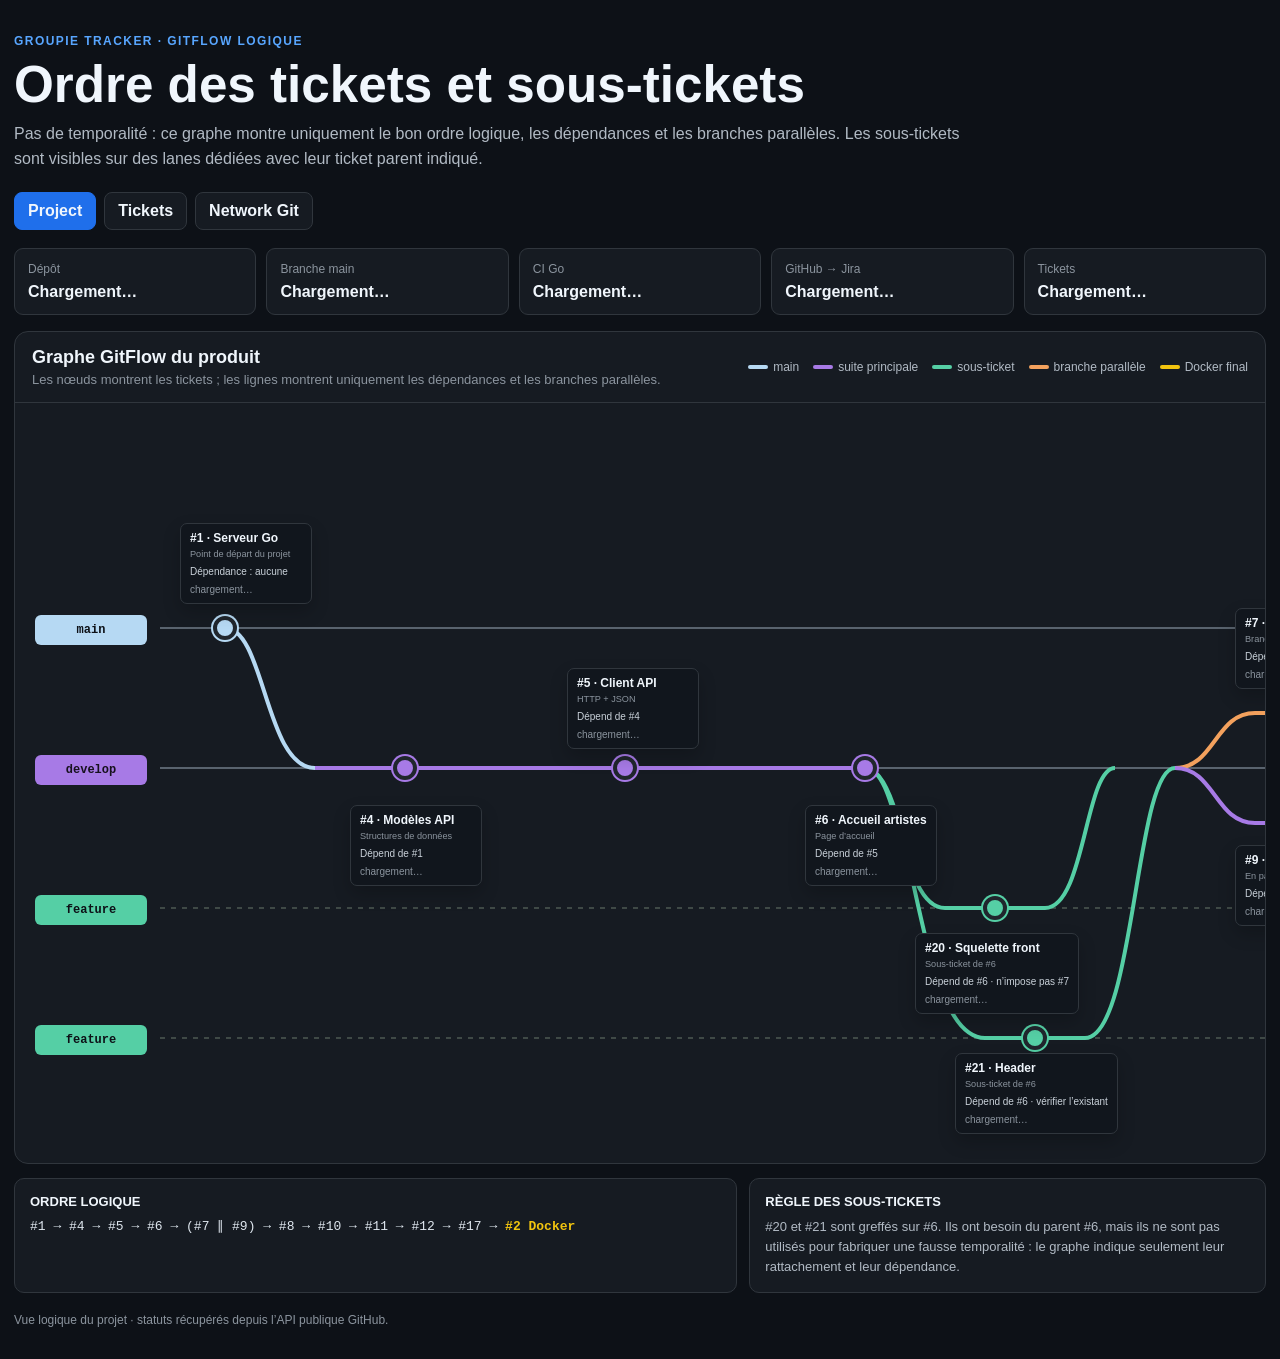
==== index.html @ 74cb653f "docs: adopter un graphe GitFlow par lanes" ====
<!doctype html>
<html lang="fr">
<head>
<meta charset="utf-8"><meta name="viewport" content="width=device-width,initial-scale=1"><meta name="color-scheme" content="dark">
<title>Plan GitFlow temps réel — Groupie Tracker</title>
<style>
:root{--bg:#0d1117;--panel:#161b22;--border:#30363d;--text:#f0f6fc;--muted:#8b949e;--main:#b6d9f3;--develop:#a77ae6;--feature:#55cfa5;--parallel:#f3a15d;--release:#45c7cc;--final:#f1c40f;--done:#3fb950;--progress:#58a6ff;--todo:#8b949e}
*{box-sizing:border-box}body{margin:0;background:var(--bg);color:var(--text);font-family:-apple-system,BlinkMacSystemFont,"Segoe UI",sans-serif}a{color:inherit}header,main,footer{width:min(100% - 28px,1700px);margin:auto}header{padding:34px 0 18px;display:flex;justify-content:space-between;gap:20px;align-items:end;flex-wrap:wrap}.eyebrow{color:var(--progress);font-weight:800;font-size:12px;letter-spacing:.12em;text-transform:uppercase}h1{margin:7px 0 8px;font-size:clamp(30px,4vw,52px)}.intro{margin:0;max-width:950px;color:#b1bac4;line-height:1.55}.actions{display:flex;gap:8px;flex-wrap:wrap}.btn{padding:9px 13px;border:1px solid var(--border);border-radius:8px;background:var(--panel);text-decoration:none;font-weight:700}.btn.primary{background:#1f6feb;border-color:#1f6feb}
.status-grid{display:grid;grid-template-columns:repeat(auto-fit,minmax(185px,1fr));gap:10px;margin-bottom:16px}.status{padding:13px;border:1px solid var(--border);border-radius:9px;background:var(--panel)}.status span{display:block;color:var(--muted);font-size:12px}.status strong{display:block;margin-top:7px}.ok strong{color:var(--done)}.warn strong{color:var(--final)}
.panel{border:1px solid var(--border);border-radius:14px;background:var(--panel);overflow:hidden}.panel-head{padding:15px 17px;border-bottom:1px solid var(--border);display:flex;justify-content:space-between;gap:14px;flex-wrap:wrap}.panel-head h2{margin:0;font-size:18px}.panel-head p{margin:4px 0 0;color:var(--muted);font-size:13px}.legend{display:flex;gap:14px;flex-wrap:wrap;color:#b1bac4;font-size:12px;align-items:center}.legend i{width:20px;height:4px;border-radius:3px;display:inline-block;margin-right:5px;vertical-align:middle}.scroll{overflow-x:auto}.stage{position:relative;width:2600px;height:760px;background:linear-gradient(#0000 0 100%)}svg{position:absolute;inset:0;width:2600px;height:760px}.lane-label{position:absolute;left:20px;width:112px;padding:8px 10px;border-radius:6px;color:#0d1117;font:800 12px ui-monospace,SFMono-Regular,Consolas,monospace;text-align:center;z-index:3}.main{top:212px;background:var(--main)}.develop{top:352px;background:var(--develop);color:#17111e}.feature1{top:492px;background:var(--feature)}.feature2{top:622px;background:var(--feature)}
.node{--c:var(--develop);position:absolute;z-index:4;width:24px;height:24px;border-radius:50%;background:var(--c);border:4px solid #20262d;box-shadow:0 0 0 2px var(--c);transform:translate(-50%,-50%);text-decoration:none}.node:hover{filter:brightness(1.18)}.node.mainc{--c:var(--main)}.node.devc{--c:var(--develop)}.node.featc{--c:var(--feature)}.node.parallelc{--c:var(--parallel)}.node.releasec{--c:var(--release)}.node.finalc{--c:var(--final)}
.tag{position:absolute;z-index:5;min-width:132px;max-width:180px;padding:7px 9px;border:1px solid var(--border);border-radius:7px;background:#11161d;box-shadow:0 8px 18px rgba(0,0,0,.2);font-size:11px;line-height:1.3}.tag strong{display:block;font-size:12px;margin-bottom:3px}.tag small{color:var(--muted);display:block}.dep{margin-top:4px;color:#c9d1d9!important;font-size:10px!important}.state{margin-top:5px;font-size:10px;color:var(--muted)}.state[data-state="done"]{color:var(--done)}.state[data-state="progress"]{color:var(--progress)}.state[data-state="todo"]{color:var(--todo)}
.helper{display:grid;grid-template-columns:1.4fr 1fr;gap:12px;margin-top:14px}.helper article{padding:15px;border:1px solid var(--border);border-radius:10px;background:var(--panel)}.helper h3{margin:0 0 8px;font-size:13px;text-transform:uppercase}.helper p{margin:0;color:#b1bac4;line-height:1.55;font-size:13px}.order{font-family:ui-monospace,SFMono-Regular,Consolas,monospace;color:#dfe7ef!important}.docker{color:var(--final);font-weight:900}footer{padding:20px 0 32px;color:var(--muted);font-size:12px}@media(max-width:850px){.helper{grid-template-columns:1fr}}
</style></head>
<body>
<header><div><div class="eyebrow">Groupie Tracker · GitFlow logique</div><h1>Ordre des tickets et sous-tickets</h1><p class="intro">Pas de temporalité : ce graphe montre uniquement le bon ordre logique, les dépendances et les branches parallèles. Les sous-tickets sont visibles sur des lanes dédiées avec leur ticket parent indiqué.</p></div><nav class="actions"><a class="btn primary" href="https://github.com/orgs/groupie-tracker-zone01/projects/1">Project</a><a class="btn" href="https://github.com/groupie-tracker-zone01/groupie-tracker/issues">Tickets</a><a class="btn" href="https://github.com/groupie-tracker-zone01/groupie-tracker/network">Network Git</a></nav></header>
<main>
<section class="status-grid"><article class="status" id="repo"><span>Dépôt</span><strong>Chargement…</strong></article><article class="status" id="mainstatus"><span>Branche main</span><strong>Chargement…</strong></article><article class="status" id="ci"><span>CI Go</span><strong>Chargement…</strong></article><article class="status" id="jira"><span>GitHub → Jira</span><strong>Chargement…</strong></article><article class="status" id="issues"><span>Tickets</span><strong>Chargement…</strong></article></section>
<section class="panel"><div class="panel-head"><div><h2>Graphe GitFlow du produit</h2><p>Les nœuds montrent les tickets ; les lignes montrent uniquement les dépendances et les branches parallèles.</p></div><div class="legend"><span><i style="background:var(--main)"></i>main</span><span><i style="background:var(--develop)"></i>suite principale</span><span><i style="background:var(--feature)"></i>sous-ticket</span><span><i style="background:var(--parallel)"></i>branche parallèle</span><span><i style="background:var(--final)"></i>Docker final</span></div></div>
<div class="scroll"><div class="stage">
<span class="lane-label main">main</span><span class="lane-label develop">develop</span><span class="lane-label feature1">feature</span><span class="lane-label feature2">feature</span>
<svg viewBox="0 0 2600 760" aria-hidden="true">
<!-- guides -->
<path d="M145 225 H2530" stroke="#59636e" stroke-width="2" fill="none"/>
<path d="M145 365 H2530" stroke="#59636e" stroke-width="2" fill="none"/>
<path d="M145 505 H2530" stroke="#4d5853" stroke-width="1.5" stroke-dasharray="5 6" fill="none"/>
<path d="M145 635 H2530" stroke="#4d5853" stroke-width="1.5" stroke-dasharray="5 6" fill="none"/>
<!-- #1 main vers develop -->
<path d="M210 225 C250 225 250 365 300 365" stroke="#b6d9f3" stroke-width="4" fill="none"/>
<!-- develop principal #4 #5 #6 -->
<path d="M300 365 H850" stroke="#a77ae6" stroke-width="4" fill="none"/>
<!-- sous-ticket #20 depuis #6, puis retour parent sans bloquer -->
<path d="M850 365 C885 365 885 505 930 505 H1030 C1070 505 1070 365 1100 365" stroke="#55cfa5" stroke-width="4" fill="none"/>
<!-- sous-ticket #21 depuis #6, lane basse -->
<path d="M850 365 C900 365 900 635 970 635 H1070 C1120 635 1120 365 1160 365" stroke="#55cfa5" stroke-width="4" fill="none"/>
<!-- #7 et #9 en parallèle après #6 -->
<path d="M1160 365 C1200 365 1200 310 1240 310 H1370 C1410 310 1410 365 1450 365" stroke="#f3a15d" stroke-width="4" fill="none"/>
<path d="M1160 365 C1200 365 1200 420 1240 420 H1370 C1410 420 1410 365 1450 365" stroke="#a77ae6" stroke-width="4" fill="none"/>
<!-- suite #8 #10 #11 #12 #17 #2 -->
<path d="M1450 365 H2440" stroke="#a77ae6" stroke-width="4" fill="none"/>
<!-- dernier merge vers main après Docker -->
<path d="M2440 365 C2490 365 2490 225 2530 225" stroke="#f1c40f" stroke-width="4" fill="none"/>
</svg>
<!-- nodes -->
<a class="node mainc" data-issue="1" style="left:210px;top:225px" href="https://github.com/groupie-tracker-zone01/groupie-tracker/issues/1"></a><div class="tag" style="left:165px;top:120px"><strong>#1 · Serveur Go</strong><small>Point de départ du projet</small><small class="dep">Dépendance : aucune</small><div class="state" data-issue-state="1">chargement…</div></div>
<a class="node devc" data-issue="4" style="left:390px;top:365px" href="https://github.com/groupie-tracker-zone01/groupie-tracker/issues/4"></a><div class="tag" style="left:335px;top:402px"><strong>#4 · Modèles API</strong><small>Structures de données</small><small class="dep">Dépend de #1</small><div class="state" data-issue-state="4">chargement…</div></div>
<a class="node devc" data-issue="5" style="left:610px;top:365px" href="https://github.com/groupie-tracker-zone01/groupie-tracker/issues/5"></a><div class="tag" style="left:552px;top:265px"><strong>#5 · Client API</strong><small>HTTP + JSON</small><small class="dep">Dépend de #4</small><div class="state" data-issue-state="5">chargement…</div></div>
<a class="node devc" data-issue="6" style="left:850px;top:365px" href="https://github.com/groupie-tracker-zone01/groupie-tracker/issues/6"></a><div class="tag" style="left:790px;top:402px"><strong>#6 · Accueil artistes</strong><small>Page d’accueil</small><small class="dep">Dépend de #5</small><div class="state" data-issue-state="6">chargement…</div></div>
<a class="node featc" data-issue="20" style="left:980px;top:505px" href="https://github.com/groupie-tracker-zone01/groupie-tracker/issues/20"></a><div class="tag" style="left:900px;top:530px"><strong>#20 · Squelette front</strong><small>Sous-ticket de #6</small><small class="dep">Dépend de #6 · n’impose pas #7</small><div class="state" data-issue-state="20">chargement…</div></div>
<a class="node featc" data-issue="21" style="left:1020px;top:635px" href="https://github.com/groupie-tracker-zone01/groupie-tracker/issues/21"></a><div class="tag" style="left:940px;top:650px"><strong>#21 · Header</strong><small>Sous-ticket de #6</small><small class="dep">Dépend de #6 · vérifier l’existant</small><div class="state" data-issue-state="21">chargement…</div></div>
<a class="node parallelc" data-issue="7" style="left:1300px;top:310px" href="https://github.com/groupie-tracker-zone01/groupie-tracker/issues/7"></a><div class="tag" style="left:1220px;top:205px"><strong>#7 · Fiche artiste</strong><small>Branche parallèle</small><small class="dep">Dépend de #6</small><div class="state" data-issue-state="7">chargement…</div></div>
<a class="node devc" data-issue="9" style="left:1300px;top:420px" href="https://github.com/groupie-tracker-zone01/groupie-tracker/issues/9"></a><div class="tag" style="left:1220px;top:442px"><strong>#9 · Recherche</strong><small>En parallèle avec #7</small><small class="dep">Dépend de #6</small><div class="state" data-issue-state="9">chargement…</div></div>
<a class="node releasec" data-issue="8" style="left:1515px;top:365px" href="https://github.com/groupie-tracker-zone01/groupie-tracker/issues/8"></a><div class="tag" style="left:1450px;top:265px"><strong>#8 · Concerts</strong><small>Dates, lieux, relations</small><small class="dep">Dépend de #5 + #7</small><div class="state" data-issue-state="8">chargement…</div></div>
<a class="node devc" data-issue="10" style="left:1700px;top:365px" href="https://github.com/groupie-tracker-zone01/groupie-tracker/issues/10"></a><div class="tag" style="left:1630px;top:402px"><strong>#10 · Erreurs</strong><small>404 / 500 / API</small><small class="dep">Après routes principales</small><div class="state" data-issue-state="10">chargement…</div></div>
<a class="node devc" data-issue="11" style="left:1880px;top:365px" href="https://github.com/groupie-tracker-zone01/groupie-tracker/issues/11"></a><div class="tag" style="left:1810px;top:265px"><strong>#11 · Tests</strong><small>Robustesse</small><small class="dep">Dépend des fonctions stabilisées</small><div class="state" data-issue-state="11">chargement…</div></div>
<a class="node devc" data-issue="12" style="left:2060px;top:365px" href="https://github.com/groupie-tracker-zone01/groupie-tracker/issues/12"></a><div class="tag" style="left:1990px;top:402px"><strong>#12 · Recette finale</strong><small>Validation complète</small><small class="dep">Dépend de toutes les fonctions + tests</small><div class="state" data-issue-state="12">chargement…</div></div>
<a class="node releasec" data-issue="17" style="left:2240px;top:365px" href="https://github.com/groupie-tracker-zone01/groupie-tracker/issues/17"></a><div class="tag" style="left:2170px;top:265px"><strong>#17 · Documentation</strong><small>README final</small><small class="dep">Après recette validée</small><div class="state" data-issue-state="17">chargement…</div></div>
<a class="node finalc" data-issue="2" style="left:2440px;top:365px" href="https://github.com/groupie-tracker-zone01/groupie-tracker/issues/2"></a><div class="tag" style="left:2350px;top:402px;border-color:#8b7615"><strong style="color:var(--final)">#2 · Docker</strong><small>Dernier ticket technique</small><small class="dep">Dépend de #12 + #17 + tests passés</small><div class="state" data-issue-state="2">chargement…</div></div>
</div></div></section>
<section class="helper"><article><h3>Ordre logique</h3><p class="order">#1 → #4 → #5 → #6 → (#7 ∥ #9) → #8 → #10 → #11 → #12 → #17 → <span class="docker">#2 Docker</span></p></article><article><h3>Règle des sous-tickets</h3><p>#20 et #21 sont greffés sur #6. Ils ont besoin du parent #6, mais ils ne sont pas utilisés pour fabriquer une fausse temporalité : le graphe indique seulement leur rattachement et leur dépendance.</p></article></section>
</main><footer>Vue logique du projet · statuts récupérés depuis l’API publique GitHub.</footer>
<script>
const api='https://api.github.com/repos/groupie-tracker-zone01/groupie-tracker';
async function get(p){const r=await fetch(api+p,{headers:{Accept:'application/vnd.github+json'}});if(!r.ok)throw new Error(r.status);return r.json()}
function set(id,text,cls=''){const e=document.getElementById(id);e.className='status '+cls;e.querySelector('strong').textContent=text}
function issueState(i){const s=document.querySelector(`[data-issue-state="${i.number}"]`);if(!s)return;const assigned=(i.assignees||[]).length>0;if(i.state==='closed'){s.textContent='● Terminé';s.dataset.state='done'}else if(assigned){s.textContent='● En cours · '+i.assignees.map(a=>a.login).join(', ');s.dataset.state='progress'}else{s.textContent='● À faire';s.dataset.state='todo'}}
Promise.allSettled([
get('').then(r=>set('repo',r.private?'Privé':'Public','ok')),
get('/branches/main').then(r=>set('mainstatus',r.protected?'Protégée':'Active',r.protected?'ok':'')),
get('/actions/workflows/ci.yml/runs?branch=main&per_page=1').then(r=>{const x=r.workflow_runs?.[0];set('ci',x?.conclusion==='success'?'PASS':x?.status||'Aucune',x?.conclusion==='success'?'ok':'warn')}),
get('/actions/workflows/sync-jira.yml/runs?branch=main&per_page=1').then(r=>{const x=r.workflow_runs?.[0];set('jira',x?.conclusion==='success'?'OK':x?.status||'Aucune',x?.conclusion==='success'?'ok':'warn')}),
get('/issues?state=all&per_page=100').then(items=>{const iss=items.filter(x=>!x.pull_request);iss.forEach(issueState);set('issues',`${iss.filter(x=>x.state==='open').length} ouverts · ${iss.filter(x=>x.state==='closed').length} fermés`,'ok')})
]);
</script></body></html>
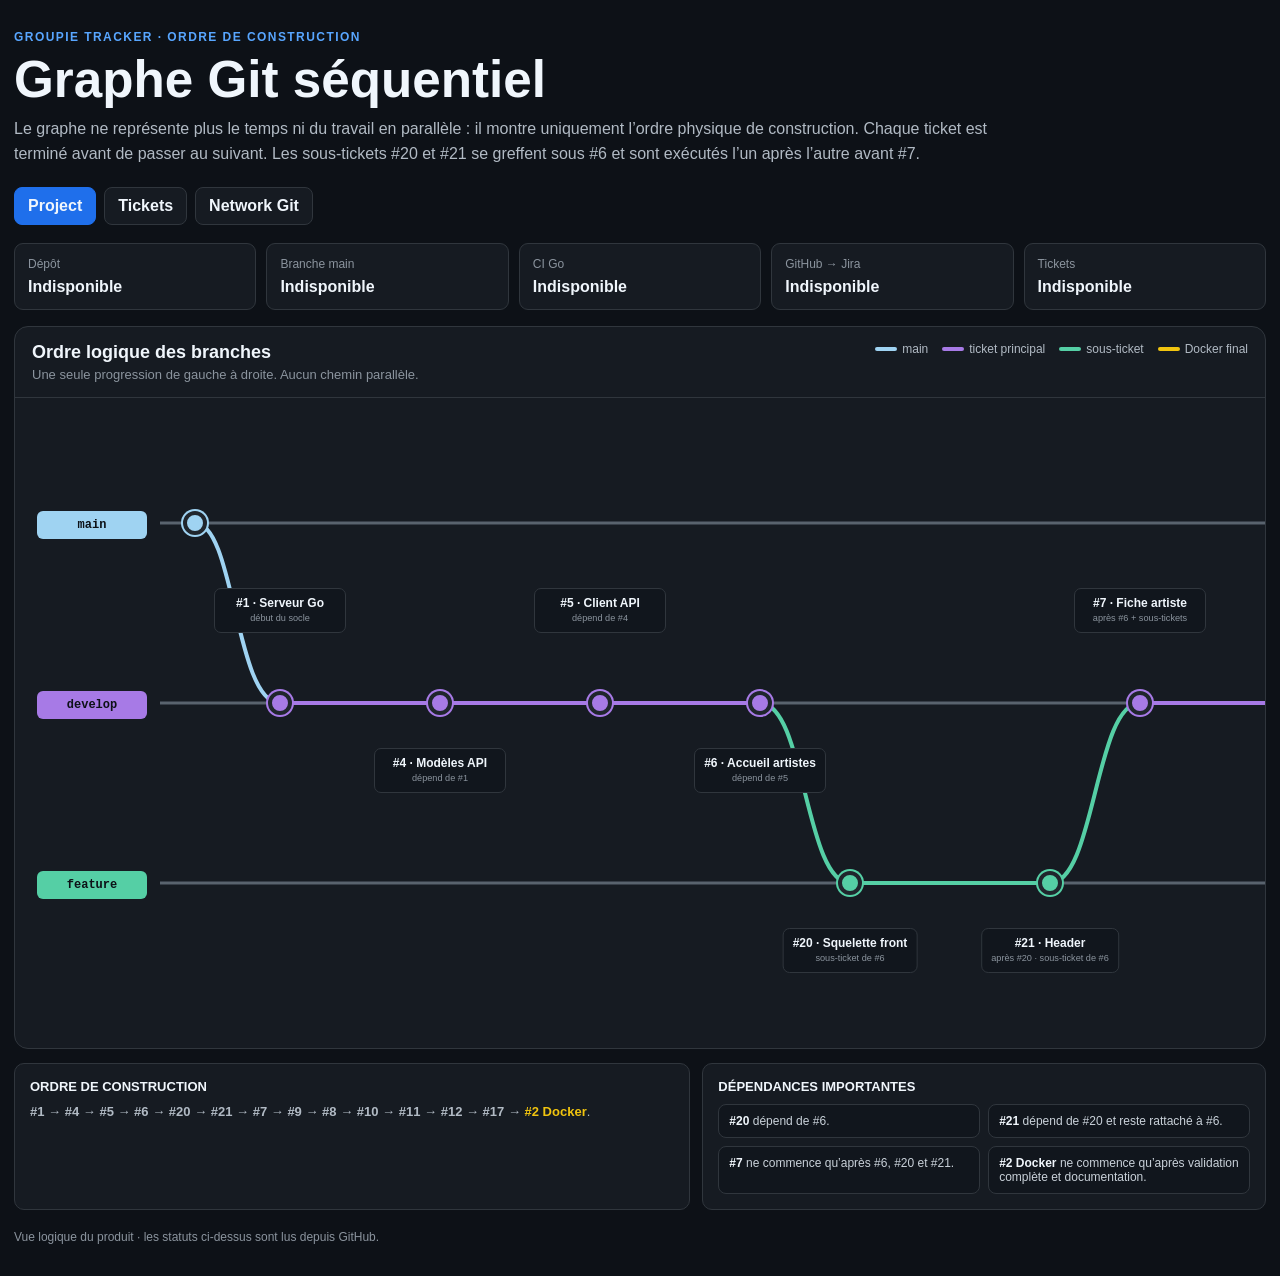
==== commit c2cba6fe: "docs: rendre le graphe séquentiel et lisible" ====
--- a/index.html
+++ b/index.html
@@ -2,73 +2,77 @@
 <html lang="fr">
 <head>
 <meta charset="utf-8"><meta name="viewport" content="width=device-width,initial-scale=1"><meta name="color-scheme" content="dark">
-<title>Plan GitFlow temps réel — Groupie Tracker</title>
+<title>Plan Git logique — Groupie Tracker</title>
 <style>
-:root{--bg:#0d1117;--panel:#161b22;--border:#30363d;--text:#f0f6fc;--muted:#8b949e;--main:#b6d9f3;--develop:#a77ae6;--feature:#55cfa5;--parallel:#f3a15d;--release:#45c7cc;--final:#f1c40f;--done:#3fb950;--progress:#58a6ff;--todo:#8b949e}
-*{box-sizing:border-box}body{margin:0;background:var(--bg);color:var(--text);font-family:-apple-system,BlinkMacSystemFont,"Segoe UI",sans-serif}a{color:inherit}header,main,footer{width:min(100% - 28px,1700px);margin:auto}header{padding:34px 0 18px;display:flex;justify-content:space-between;gap:20px;align-items:end;flex-wrap:wrap}.eyebrow{color:var(--progress);font-weight:800;font-size:12px;letter-spacing:.12em;text-transform:uppercase}h1{margin:7px 0 8px;font-size:clamp(30px,4vw,52px)}.intro{margin:0;max-width:950px;color:#b1bac4;line-height:1.55}.actions{display:flex;gap:8px;flex-wrap:wrap}.btn{padding:9px 13px;border:1px solid var(--border);border-radius:8px;background:var(--panel);text-decoration:none;font-weight:700}.btn.primary{background:#1f6feb;border-color:#1f6feb}
-.status-grid{display:grid;grid-template-columns:repeat(auto-fit,minmax(185px,1fr));gap:10px;margin-bottom:16px}.status{padding:13px;border:1px solid var(--border);border-radius:9px;background:var(--panel)}.status span{display:block;color:var(--muted);font-size:12px}.status strong{display:block;margin-top:7px}.ok strong{color:var(--done)}.warn strong{color:var(--final)}
-.panel{border:1px solid var(--border);border-radius:14px;background:var(--panel);overflow:hidden}.panel-head{padding:15px 17px;border-bottom:1px solid var(--border);display:flex;justify-content:space-between;gap:14px;flex-wrap:wrap}.panel-head h2{margin:0;font-size:18px}.panel-head p{margin:4px 0 0;color:var(--muted);font-size:13px}.legend{display:flex;gap:14px;flex-wrap:wrap;color:#b1bac4;font-size:12px;align-items:center}.legend i{width:20px;height:4px;border-radius:3px;display:inline-block;margin-right:5px;vertical-align:middle}.scroll{overflow-x:auto}.stage{position:relative;width:2600px;height:760px;background:linear-gradient(#0000 0 100%)}svg{position:absolute;inset:0;width:2600px;height:760px}.lane-label{position:absolute;left:20px;width:112px;padding:8px 10px;border-radius:6px;color:#0d1117;font:800 12px ui-monospace,SFMono-Regular,Consolas,monospace;text-align:center;z-index:3}.main{top:212px;background:var(--main)}.develop{top:352px;background:var(--develop);color:#17111e}.feature1{top:492px;background:var(--feature)}.feature2{top:622px;background:var(--feature)}
-.node{--c:var(--develop);position:absolute;z-index:4;width:24px;height:24px;border-radius:50%;background:var(--c);border:4px solid #20262d;box-shadow:0 0 0 2px var(--c);transform:translate(-50%,-50%);text-decoration:none}.node:hover{filter:brightness(1.18)}.node.mainc{--c:var(--main)}.node.devc{--c:var(--develop)}.node.featc{--c:var(--feature)}.node.parallelc{--c:var(--parallel)}.node.releasec{--c:var(--release)}.node.finalc{--c:var(--final)}
-.tag{position:absolute;z-index:5;min-width:132px;max-width:180px;padding:7px 9px;border:1px solid var(--border);border-radius:7px;background:#11161d;box-shadow:0 8px 18px rgba(0,0,0,.2);font-size:11px;line-height:1.3}.tag strong{display:block;font-size:12px;margin-bottom:3px}.tag small{color:var(--muted);display:block}.dep{margin-top:4px;color:#c9d1d9!important;font-size:10px!important}.state{margin-top:5px;font-size:10px;color:var(--muted)}.state[data-state="done"]{color:var(--done)}.state[data-state="progress"]{color:var(--progress)}.state[data-state="todo"]{color:var(--todo)}
-.helper{display:grid;grid-template-columns:1.4fr 1fr;gap:12px;margin-top:14px}.helper article{padding:15px;border:1px solid var(--border);border-radius:10px;background:var(--panel)}.helper h3{margin:0 0 8px;font-size:13px;text-transform:uppercase}.helper p{margin:0;color:#b1bac4;line-height:1.55;font-size:13px}.order{font-family:ui-monospace,SFMono-Regular,Consolas,monospace;color:#dfe7ef!important}.docker{color:var(--final);font-weight:900}footer{padding:20px 0 32px;color:var(--muted);font-size:12px}@media(max-width:850px){.helper{grid-template-columns:1fr}}
+:root{--bg:#0d1117;--panel:#161b22;--border:#30363d;--text:#f0f6fc;--muted:#8b949e;--main:#9fd3f2;--develop:#a77ae6;--feature:#55cfa5;--final:#f1c40f;--done:#3fb950;--progress:#58a6ff;--todo:#8b949e;--line:#59636e}
+*{box-sizing:border-box}body{margin:0;background:var(--bg);color:var(--text);font-family:-apple-system,BlinkMacSystemFont,"Segoe UI",sans-serif}a{color:inherit}header,main,footer{width:min(100% - 28px,1760px);margin:auto}header{padding:30px 0 18px;display:flex;justify-content:space-between;align-items:end;gap:20px;flex-wrap:wrap}h1{margin:6px 0 8px;font-size:clamp(30px,4vw,52px)}.eyebrow{color:var(--progress);font-weight:800;font-size:12px;letter-spacing:.12em;text-transform:uppercase}.intro{margin:0;max-width:980px;color:#b1bac4;line-height:1.55}.actions{display:flex;gap:8px;flex-wrap:wrap}.btn{padding:9px 13px;border:1px solid var(--border);border-radius:8px;background:var(--panel);text-decoration:none;font-weight:700}.btn.primary{background:#1f6feb;border-color:#1f6feb}.status-grid{display:grid;grid-template-columns:repeat(auto-fit,minmax(180px,1fr));gap:10px;margin-bottom:16px}.status{padding:13px;border:1px solid var(--border);border-radius:9px;background:var(--panel)}.status span{display:block;color:var(--muted);font-size:12px}.status strong{display:block;margin-top:7px}.panel{border:1px solid var(--border);border-radius:14px;background:var(--panel);overflow:hidden}.panel-head{padding:15px 17px;border-bottom:1px solid var(--border);display:flex;justify-content:space-between;gap:14px;flex-wrap:wrap}.panel-head h2{margin:0;font-size:18px}.panel-head p{margin:4px 0 0;color:var(--muted);font-size:13px}.legend{display:flex;gap:14px;flex-wrap:wrap;color:#b1bac4;font-size:12px}.legend i{display:inline-block;width:22px;height:4px;border-radius:4px;margin-right:5px;vertical-align:middle}.scroll{overflow-x:auto}.stage{position:relative;width:3200px;height:650px}svg{position:absolute;inset:0;width:3200px;height:650px}.lane{position:absolute;left:22px;width:110px;padding:7px 9px;border-radius:6px;color:#0d1117;font:800 12px ui-monospace,SFMono-Regular,Consolas,monospace;text-align:center;z-index:4}.l-main{top:113px;background:var(--main)}.l-develop{top:293px;background:var(--develop)}.l-feature{top:473px;background:var(--feature)}.node{--c:var(--develop);position:absolute;width:24px;height:24px;border-radius:50%;background:var(--c);border:4px solid #20262d;box-shadow:0 0 0 2px var(--c);transform:translate(-50%,-50%);z-index:5;text-decoration:none}.node.mainc{--c:var(--main)}.node.devc{--c:var(--develop)}.node.featc{--c:var(--feature)}.node.finalc{--c:var(--final)}.label{position:absolute;z-index:6;transform:translateX(-50%);min-width:132px;max-width:156px;padding:7px 9px;border:1px solid var(--border);border-radius:7px;background:#11161d;text-align:center;font-size:11px;line-height:1.3;pointer-events:none}.label strong{display:block;font-size:12px;margin-bottom:2px}.label small{display:block;color:var(--muted)}.above{top:190px}.below{top:350px}.subbelow{top:530px}.final-label{border-color:#8b7411}.details{display:grid;grid-template-columns:1.2fr 1fr;gap:12px;margin-top:14px}.details article{padding:15px;border:1px solid var(--border);border-radius:10px;background:var(--panel)}.details h3{margin:0 0 8px;font-size:13px;text-transform:uppercase}.details p{margin:0;color:#b1bac4;line-height:1.6;font-size:13px}.deps{display:grid;grid-template-columns:repeat(auto-fit,minmax(230px,1fr));gap:8px;margin-top:10px}.dep{padding:9px 10px;border:1px solid var(--border);border-radius:8px;background:#11161d;font-size:12px;color:#c9d1d9}.dep b{color:var(--text)}.docker{color:var(--final);font-weight:900}footer{padding:20px 0 32px;color:var(--muted);font-size:12px}@media(max-width:850px){.details{grid-template-columns:1fr}}
 </style></head>
 <body>
-<header><div><div class="eyebrow">Groupie Tracker · GitFlow logique</div><h1>Ordre des tickets et sous-tickets</h1><p class="intro">Pas de temporalité : ce graphe montre uniquement le bon ordre logique, les dépendances et les branches parallèles. Les sous-tickets sont visibles sur des lanes dédiées avec leur ticket parent indiqué.</p></div><nav class="actions"><a class="btn primary" href="https://github.com/orgs/groupie-tracker-zone01/projects/1">Project</a><a class="btn" href="https://github.com/groupie-tracker-zone01/groupie-tracker/issues">Tickets</a><a class="btn" href="https://github.com/groupie-tracker-zone01/groupie-tracker/network">Network Git</a></nav></header>
+<header><div><div class="eyebrow">Groupie Tracker · ordre de construction</div><h1>Graphe Git séquentiel</h1><p class="intro">Le graphe ne représente plus le temps ni du travail en parallèle : il montre uniquement l’ordre physique de construction. Chaque ticket est terminé avant de passer au suivant. Les sous-tickets #20 et #21 se greffent sous #6 et sont exécutés l’un après l’autre avant #7.</p></div><nav class="actions"><a class="btn primary" href="https://github.com/orgs/groupie-tracker-zone01/projects/1">Project</a><a class="btn" href="https://github.com/groupie-tracker-zone01/groupie-tracker/issues">Tickets</a><a class="btn" href="https://github.com/groupie-tracker-zone01/groupie-tracker/network">Network Git</a></nav></header>
 <main>
 <section class="status-grid"><article class="status" id="repo"><span>Dépôt</span><strong>Chargement…</strong></article><article class="status" id="mainstatus"><span>Branche main</span><strong>Chargement…</strong></article><article class="status" id="ci"><span>CI Go</span><strong>Chargement…</strong></article><article class="status" id="jira"><span>GitHub → Jira</span><strong>Chargement…</strong></article><article class="status" id="issues"><span>Tickets</span><strong>Chargement…</strong></article></section>
-<section class="panel"><div class="panel-head"><div><h2>Graphe GitFlow du produit</h2><p>Les nœuds montrent les tickets ; les lignes montrent uniquement les dépendances et les branches parallèles.</p></div><div class="legend"><span><i style="background:var(--main)"></i>main</span><span><i style="background:var(--develop)"></i>suite principale</span><span><i style="background:var(--feature)"></i>sous-ticket</span><span><i style="background:var(--parallel)"></i>branche parallèle</span><span><i style="background:var(--final)"></i>Docker final</span></div></div>
+<section class="panel"><div class="panel-head"><div><h2>Ordre logique des branches</h2><p>Une seule progression de gauche à droite. Aucun chemin parallèle.</p></div><div class="legend"><span><i style="background:var(--main)"></i>main</span><span><i style="background:var(--develop)"></i>ticket principal</span><span><i style="background:var(--feature)"></i>sous-ticket</span><span><i style="background:var(--final)"></i>Docker final</span></div></div>
 <div class="scroll"><div class="stage">
-<span class="lane-label main">main</span><span class="lane-label develop">develop</span><span class="lane-label feature1">feature</span><span class="lane-label feature2">feature</span>
-<svg viewBox="0 0 2600 760" aria-hidden="true">
-<!-- guides -->
-<path d="M145 225 H2530" stroke="#59636e" stroke-width="2" fill="none"/>
-<path d="M145 365 H2530" stroke="#59636e" stroke-width="2" fill="none"/>
-<path d="M145 505 H2530" stroke="#4d5853" stroke-width="1.5" stroke-dasharray="5 6" fill="none"/>
-<path d="M145 635 H2530" stroke="#4d5853" stroke-width="1.5" stroke-dasharray="5 6" fill="none"/>
-<!-- #1 main vers develop -->
-<path d="M210 225 C250 225 250 365 300 365" stroke="#b6d9f3" stroke-width="4" fill="none"/>
-<!-- develop principal #4 #5 #6 -->
-<path d="M300 365 H850" stroke="#a77ae6" stroke-width="4" fill="none"/>
-<!-- sous-ticket #20 depuis #6, puis retour parent sans bloquer -->
-<path d="M850 365 C885 365 885 505 930 505 H1030 C1070 505 1070 365 1100 365" stroke="#55cfa5" stroke-width="4" fill="none"/>
-<!-- sous-ticket #21 depuis #6, lane basse -->
-<path d="M850 365 C900 365 900 635 970 635 H1070 C1120 635 1120 365 1160 365" stroke="#55cfa5" stroke-width="4" fill="none"/>
-<!-- #7 et #9 en parallèle après #6 -->
-<path d="M1160 365 C1200 365 1200 310 1240 310 H1370 C1410 310 1410 365 1450 365" stroke="#f3a15d" stroke-width="4" fill="none"/>
-<path d="M1160 365 C1200 365 1200 420 1240 420 H1370 C1410 420 1410 365 1450 365" stroke="#a77ae6" stroke-width="4" fill="none"/>
-<!-- suite #8 #10 #11 #12 #17 #2 -->
-<path d="M1450 365 H2440" stroke="#a77ae6" stroke-width="4" fill="none"/>
-<!-- dernier merge vers main après Docker -->
-<path d="M2440 365 C2490 365 2490 225 2530 225" stroke="#f1c40f" stroke-width="4" fill="none"/>
+<span class="lane l-main">main</span><span class="lane l-develop">develop</span><span class="lane l-feature">feature</span>
+<svg viewBox="0 0 3200 650" aria-hidden="true">
+<path d="M145 125 H3140" stroke="var(--line)" stroke-width="3" fill="none"/>
+<path d="M145 305 H3140" stroke="var(--line)" stroke-width="3" fill="none"/>
+<path d="M145 485 H3140" stroke="var(--line)" stroke-width="3" fill="none"/>
+<!-- main -> develop -->
+<path d="M180 125 C220 125 220 305 265 305" stroke="var(--main)" stroke-width="4" fill="none"/>
+<!-- chaîne principale -->
+<path d="M265 305 H745" stroke="var(--develop)" stroke-width="4" fill="none"/>
+<!-- #6 descend vers sous tickets -->
+<path d="M745 305 C790 305 790 485 835 485 H1035" stroke="var(--feature)" stroke-width="4" fill="none"/>
+<!-- retour des sous tickets vers develop -->
+<path d="M1035 485 C1080 485 1080 305 1125 305" stroke="var(--feature)" stroke-width="4" fill="none"/>
+<!-- reprise séquentielle -->
+<path d="M1125 305 H2835" stroke="var(--develop)" stroke-width="4" fill="none"/>
+<!-- docker remonte vers main -->
+<path d="M2835 305 C2890 305 2890 125 2945 125 H3110" stroke="var(--final)" stroke-width="4" fill="none"/>
 </svg>
 <!-- nodes -->
-<a class="node mainc" data-issue="1" style="left:210px;top:225px" href="https://github.com/groupie-tracker-zone01/groupie-tracker/issues/1"></a><div class="tag" style="left:165px;top:120px"><strong>#1 · Serveur Go</strong><small>Point de départ du projet</small><small class="dep">Dépendance : aucune</small><div class="state" data-issue-state="1">chargement…</div></div>
-<a class="node devc" data-issue="4" style="left:390px;top:365px" href="https://github.com/groupie-tracker-zone01/groupie-tracker/issues/4"></a><div class="tag" style="left:335px;top:402px"><strong>#4 · Modèles API</strong><small>Structures de données</small><small class="dep">Dépend de #1</small><div class="state" data-issue-state="4">chargement…</div></div>
-<a class="node devc" data-issue="5" style="left:610px;top:365px" href="https://github.com/groupie-tracker-zone01/groupie-tracker/issues/5"></a><div class="tag" style="left:552px;top:265px"><strong>#5 · Client API</strong><small>HTTP + JSON</small><small class="dep">Dépend de #4</small><div class="state" data-issue-state="5">chargement…</div></div>
-<a class="node devc" data-issue="6" style="left:850px;top:365px" href="https://github.com/groupie-tracker-zone01/groupie-tracker/issues/6"></a><div class="tag" style="left:790px;top:402px"><strong>#6 · Accueil artistes</strong><small>Page d’accueil</small><small class="dep">Dépend de #5</small><div class="state" data-issue-state="6">chargement…</div></div>
-<a class="node featc" data-issue="20" style="left:980px;top:505px" href="https://github.com/groupie-tracker-zone01/groupie-tracker/issues/20"></a><div class="tag" style="left:900px;top:530px"><strong>#20 · Squelette front</strong><small>Sous-ticket de #6</small><small class="dep">Dépend de #6 · n’impose pas #7</small><div class="state" data-issue-state="20">chargement…</div></div>
-<a class="node featc" data-issue="21" style="left:1020px;top:635px" href="https://github.com/groupie-tracker-zone01/groupie-tracker/issues/21"></a><div class="tag" style="left:940px;top:650px"><strong>#21 · Header</strong><small>Sous-ticket de #6</small><small class="dep">Dépend de #6 · vérifier l’existant</small><div class="state" data-issue-state="21">chargement…</div></div>
-<a class="node parallelc" data-issue="7" style="left:1300px;top:310px" href="https://github.com/groupie-tracker-zone01/groupie-tracker/issues/7"></a><div class="tag" style="left:1220px;top:205px"><strong>#7 · Fiche artiste</strong><small>Branche parallèle</small><small class="dep">Dépend de #6</small><div class="state" data-issue-state="7">chargement…</div></div>
-<a class="node devc" data-issue="9" style="left:1300px;top:420px" href="https://github.com/groupie-tracker-zone01/groupie-tracker/issues/9"></a><div class="tag" style="left:1220px;top:442px"><strong>#9 · Recherche</strong><small>En parallèle avec #7</small><small class="dep">Dépend de #6</small><div class="state" data-issue-state="9">chargement…</div></div>
-<a class="node releasec" data-issue="8" style="left:1515px;top:365px" href="https://github.com/groupie-tracker-zone01/groupie-tracker/issues/8"></a><div class="tag" style="left:1450px;top:265px"><strong>#8 · Concerts</strong><small>Dates, lieux, relations</small><small class="dep">Dépend de #5 + #7</small><div class="state" data-issue-state="8">chargement…</div></div>
-<a class="node devc" data-issue="10" style="left:1700px;top:365px" href="https://github.com/groupie-tracker-zone01/groupie-tracker/issues/10"></a><div class="tag" style="left:1630px;top:402px"><strong>#10 · Erreurs</strong><small>404 / 500 / API</small><small class="dep">Après routes principales</small><div class="state" data-issue-state="10">chargement…</div></div>
-<a class="node devc" data-issue="11" style="left:1880px;top:365px" href="https://github.com/groupie-tracker-zone01/groupie-tracker/issues/11"></a><div class="tag" style="left:1810px;top:265px"><strong>#11 · Tests</strong><small>Robustesse</small><small class="dep">Dépend des fonctions stabilisées</small><div class="state" data-issue-state="11">chargement…</div></div>
-<a class="node devc" data-issue="12" style="left:2060px;top:365px" href="https://github.com/groupie-tracker-zone01/groupie-tracker/issues/12"></a><div class="tag" style="left:1990px;top:402px"><strong>#12 · Recette finale</strong><small>Validation complète</small><small class="dep">Dépend de toutes les fonctions + tests</small><div class="state" data-issue-state="12">chargement…</div></div>
-<a class="node releasec" data-issue="17" style="left:2240px;top:365px" href="https://github.com/groupie-tracker-zone01/groupie-tracker/issues/17"></a><div class="tag" style="left:2170px;top:265px"><strong>#17 · Documentation</strong><small>README final</small><small class="dep">Après recette validée</small><div class="state" data-issue-state="17">chargement…</div></div>
-<a class="node finalc" data-issue="2" style="left:2440px;top:365px" href="https://github.com/groupie-tracker-zone01/groupie-tracker/issues/2"></a><div class="tag" style="left:2350px;top:402px;border-color:#8b7615"><strong style="color:var(--final)">#2 · Docker</strong><small>Dernier ticket technique</small><small class="dep">Dépend de #12 + #17 + tests passés</small><div class="state" data-issue-state="2">chargement…</div></div>
+<a class="node mainc" style="left:180px;top:125px" href="https://github.com/groupie-tracker-zone01/groupie-tracker/issues/1" aria-label="#1 Serveur Go"></a>
+<a class="node devc" style="left:265px;top:305px" href="https://github.com/groupie-tracker-zone01/groupie-tracker/issues/1"></a>
+<a class="node devc" style="left:425px;top:305px" href="https://github.com/groupie-tracker-zone01/groupie-tracker/issues/4"></a>
+<a class="node devc" style="left:585px;top:305px" href="https://github.com/groupie-tracker-zone01/groupie-tracker/issues/5"></a>
+<a class="node devc" style="left:745px;top:305px" href="https://github.com/groupie-tracker-zone01/groupie-tracker/issues/6"></a>
+<a class="node featc" style="left:835px;top:485px" href="https://github.com/groupie-tracker-zone01/groupie-tracker/issues/20"></a>
+<a class="node featc" style="left:1035px;top:485px" href="https://github.com/groupie-tracker-zone01/groupie-tracker/issues/21"></a>
+<a class="node devc" style="left:1125px;top:305px" href="https://github.com/groupie-tracker-zone01/groupie-tracker/issues/7"></a>
+<a class="node devc" style="left:1325px;top:305px" href="https://github.com/groupie-tracker-zone01/groupie-tracker/issues/9"></a>
+<a class="node devc" style="left:1525px;top:305px" href="https://github.com/groupie-tracker-zone01/groupie-tracker/issues/8"></a>
+<a class="node devc" style="left:1725px;top:305px" href="https://github.com/groupie-tracker-zone01/groupie-tracker/issues/10"></a>
+<a class="node devc" style="left:1925px;top:305px" href="https://github.com/groupie-tracker-zone01/groupie-tracker/issues/11"></a>
+<a class="node devc" style="left:2125px;top:305px" href="https://github.com/groupie-tracker-zone01/groupie-tracker/issues/12"></a>
+<a class="node devc" style="left:2325px;top:305px" href="https://github.com/groupie-tracker-zone01/groupie-tracker/issues/17"></a>
+<a class="node finalc" style="left:2835px;top:305px" href="https://github.com/groupie-tracker-zone01/groupie-tracker/issues/2"></a>
+<a class="node finalc" style="left:2945px;top:125px" href="https://github.com/groupie-tracker-zone01/groupie-tracker/issues/2"></a>
+<!-- labels: volontairement espacés -->
+<div class="label above" style="left:265px"><strong>#1 · Serveur Go</strong><small>début du socle</small></div>
+<div class="label below" style="left:425px"><strong>#4 · Modèles API</strong><small>dépend de #1</small></div>
+<div class="label above" style="left:585px"><strong>#5 · Client API</strong><small>dépend de #4</small></div>
+<div class="label below" style="left:745px"><strong>#6 · Accueil artistes</strong><small>dépend de #5</small></div>
+<div class="label subbelow" style="left:835px"><strong>#20 · Squelette front</strong><small>sous-ticket de #6</small></div>
+<div class="label subbelow" style="left:1035px"><strong>#21 · Header</strong><small>après #20 · sous-ticket de #6</small></div>
+<div class="label above" style="left:1125px"><strong>#7 · Fiche artiste</strong><small>après #6 + sous-tickets</small></div>
+<div class="label below" style="left:1325px"><strong>#9 · Recherche</strong><small>après #7</small></div>
+<div class="label above" style="left:1525px"><strong>#8 · Concerts</strong><small>après #9</small></div>
+<div class="label below" style="left:1725px"><strong>#10 · Erreurs</strong><small>après fonctionnalités</small></div>
+<div class="label above" style="left:1925px"><strong>#11 · Tests</strong><small>après #10</small></div>
+<div class="label below" style="left:2125px"><strong>#12 · Recette finale</strong><small>après tests</small></div>
+<div class="label above" style="left:2325px"><strong>#17 · Documentation</strong><small>après recette</small></div>
+<div class="label below final-label" style="left:2835px"><strong>#2 · Docker</strong><small>DERNIER ticket</small></div>
 </div></div></section>
-<section class="helper"><article><h3>Ordre logique</h3><p class="order">#1 → #4 → #5 → #6 → (#7 ∥ #9) → #8 → #10 → #11 → #12 → #17 → <span class="docker">#2 Docker</span></p></article><article><h3>Règle des sous-tickets</h3><p>#20 et #21 sont greffés sur #6. Ils ont besoin du parent #6, mais ils ne sont pas utilisés pour fabriquer une fausse temporalité : le graphe indique seulement leur rattachement et leur dépendance.</p></article></section>
-</main><footer>Vue logique du projet · statuts récupérés depuis l’API publique GitHub.</footer>
+<section class="details"><article><h3>Ordre de construction</h3><p><b>#1</b> → <b>#4</b> → <b>#5</b> → <b>#6</b> → <b>#20</b> → <b>#21</b> → <b>#7</b> → <b>#9</b> → <b>#8</b> → <b>#10</b> → <b>#11</b> → <b>#12</b> → <b>#17</b> → <span class="docker">#2 Docker</span>.</p></article><article><h3>Dépendances importantes</h3><div class="deps"><div class="dep"><b>#20</b> dépend de #6.</div><div class="dep"><b>#21</b> dépend de #20 et reste rattaché à #6.</div><div class="dep"><b>#7</b> ne commence qu’après #6, #20 et #21.</div><div class="dep"><b>#2 Docker</b> ne commence qu’après validation complète et documentation.</div></div></article></section>
+</main><footer>Vue logique du produit · les statuts ci-dessus sont lus depuis GitHub.</footer>
 <script>
 const api='https://api.github.com/repos/groupie-tracker-zone01/groupie-tracker';
 async function get(p){const r=await fetch(api+p,{headers:{Accept:'application/vnd.github+json'}});if(!r.ok)throw new Error(r.status);return r.json()}
-function set(id,text,cls=''){const e=document.getElementById(id);e.className='status '+cls;e.querySelector('strong').textContent=text}
-function issueState(i){const s=document.querySelector(`[data-issue-state="${i.number}"]`);if(!s)return;const assigned=(i.assignees||[]).length>0;if(i.state==='closed'){s.textContent='● Terminé';s.dataset.state='done'}else if(assigned){s.textContent='● En cours · '+i.assignees.map(a=>a.login).join(', ');s.dataset.state='progress'}else{s.textContent='● À faire';s.dataset.state='todo'}}
-Promise.allSettled([
-get('').then(r=>set('repo',r.private?'Privé':'Public','ok')),
-get('/branches/main').then(r=>set('mainstatus',r.protected?'Protégée':'Active',r.protected?'ok':'')),
-get('/actions/workflows/ci.yml/runs?branch=main&per_page=1').then(r=>{const x=r.workflow_runs?.[0];set('ci',x?.conclusion==='success'?'PASS':x?.status||'Aucune',x?.conclusion==='success'?'ok':'warn')}),
-get('/actions/workflows/sync-jira.yml/runs?branch=main&per_page=1').then(r=>{const x=r.workflow_runs?.[0];set('jira',x?.conclusion==='success'?'OK':x?.status||'Aucune',x?.conclusion==='success'?'ok':'warn')}),
-get('/issues?state=all&per_page=100').then(items=>{const iss=items.filter(x=>!x.pull_request);iss.forEach(issueState);set('issues',`${iss.filter(x=>x.state==='open').length} ouverts · ${iss.filter(x=>x.state==='closed').length} fermés`,'ok')})
-]);
+function set(id,text,cls=''){const el=document.getElementById(id);el.querySelector('strong').textContent=text;if(cls)el.className='status '+cls}
+get('').then(r=>set('repo',r.private?'Privé':'Public',r.private?'':'ok')).catch(()=>set('repo','Indisponible'));
+get('/branches/main').then(r=>set('mainstatus',r.protected?'Protégée':'Non protégée',r.protected?'ok':'')).catch(()=>set('mainstatus','Indisponible'));
+get('/actions/workflows/ci.yml/runs?branch=main&per_page=1').then(d=>{const r=d.workflow_runs?.[0];set('ci',r?.conclusion==='success'?'PASS':r?.status==='in_progress'?'En cours':'À vérifier',r?.conclusion==='success'?'ok':'')}).catch(()=>set('ci','Indisponible'));
+get('/actions/workflows/sync-jira.yml/runs?branch=main&per_page=1').then(d=>{const r=d.workflow_runs?.[0];set('jira',r?.conclusion==='success'?'OK':r?.status==='in_progress'?'En cours':'À vérifier',r?.conclusion==='success'?'ok':'')}).catch(()=>set('jira','Indisponible'));
+get('/issues?state=all&per_page=100').then(a=>{const x=a.filter(i=>!i.pull_request),o=x.filter(i=>i.state==='open').length;set('issues',`${o} ouverts · ${x.length-o} fermés`)}).catch(()=>set('issues','Indisponible'));
 </script></body></html>
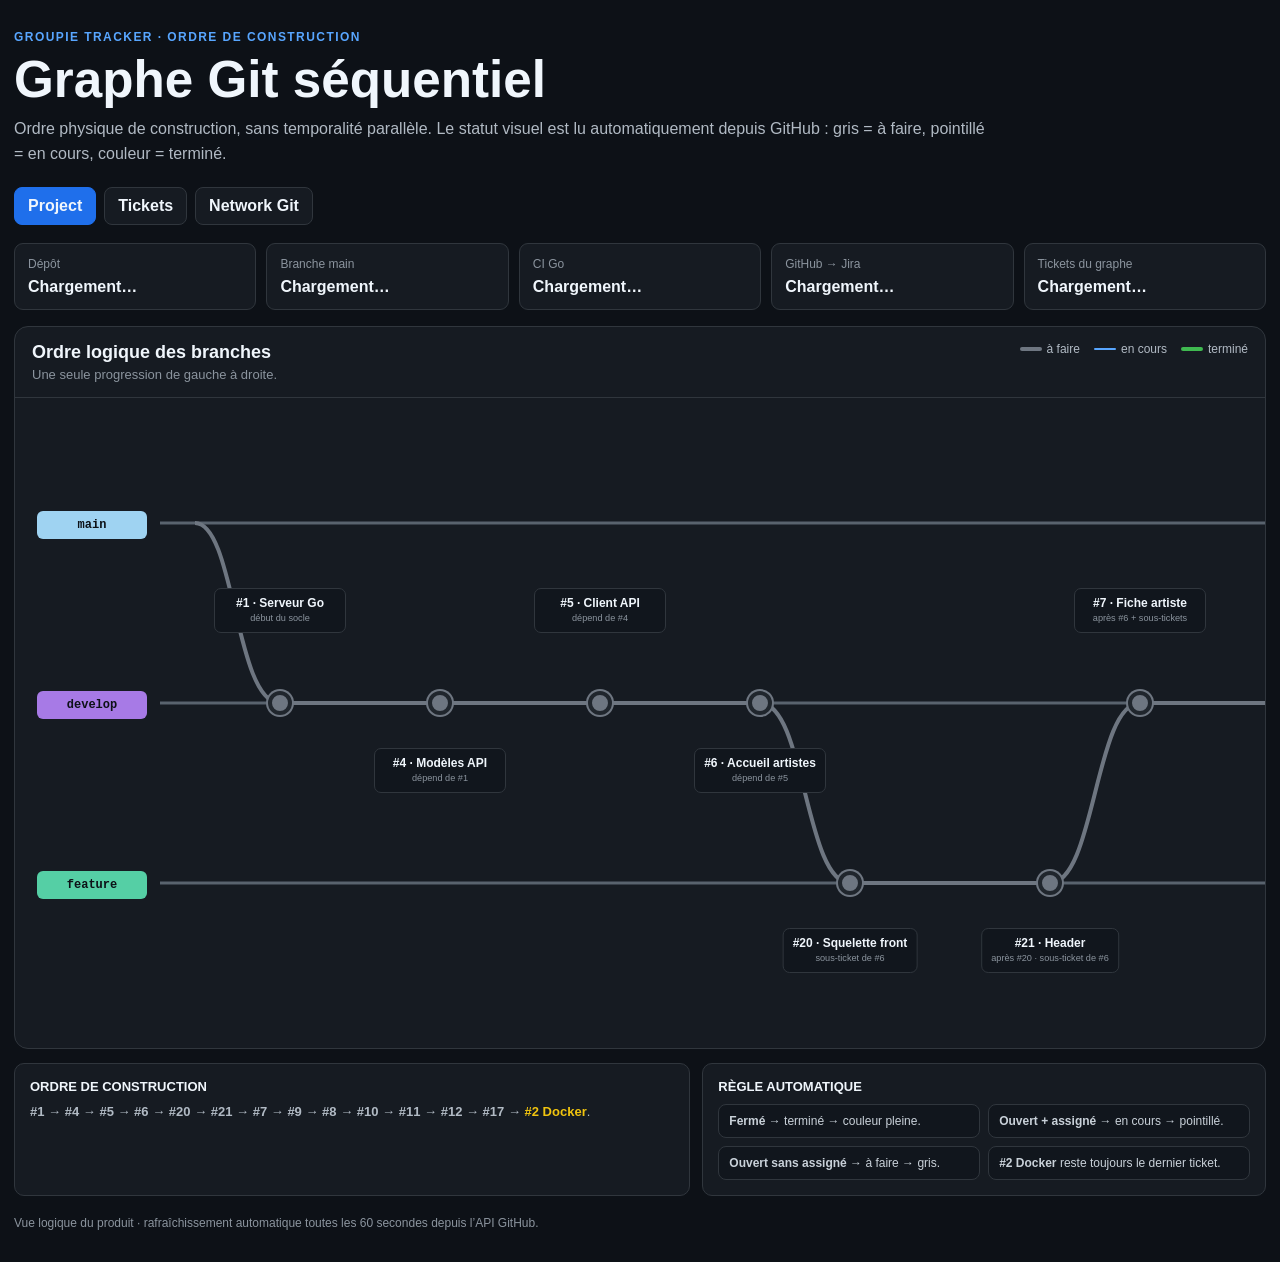
==== commit 8cbaadf2: "docs: synchroniser visuellement les statuts des tickets" ====
--- a/index.html
+++ b/index.html
@@ -1,78 +1 @@
-<!doctype html>
-<html lang="fr">
-<head>
-<meta charset="utf-8"><meta name="viewport" content="width=device-width,initial-scale=1"><meta name="color-scheme" content="dark">
-<title>Plan Git logique — Groupie Tracker</title>
-<style>
-:root{--bg:#0d1117;--panel:#161b22;--border:#30363d;--text:#f0f6fc;--muted:#8b949e;--main:#9fd3f2;--develop:#a77ae6;--feature:#55cfa5;--final:#f1c40f;--done:#3fb950;--progress:#58a6ff;--todo:#8b949e;--line:#59636e}
-*{box-sizing:border-box}body{margin:0;background:var(--bg);color:var(--text);font-family:-apple-system,BlinkMacSystemFont,"Segoe UI",sans-serif}a{color:inherit}header,main,footer{width:min(100% - 28px,1760px);margin:auto}header{padding:30px 0 18px;display:flex;justify-content:space-between;align-items:end;gap:20px;flex-wrap:wrap}h1{margin:6px 0 8px;font-size:clamp(30px,4vw,52px)}.eyebrow{color:var(--progress);font-weight:800;font-size:12px;letter-spacing:.12em;text-transform:uppercase}.intro{margin:0;max-width:980px;color:#b1bac4;line-height:1.55}.actions{display:flex;gap:8px;flex-wrap:wrap}.btn{padding:9px 13px;border:1px solid var(--border);border-radius:8px;background:var(--panel);text-decoration:none;font-weight:700}.btn.primary{background:#1f6feb;border-color:#1f6feb}.status-grid{display:grid;grid-template-columns:repeat(auto-fit,minmax(180px,1fr));gap:10px;margin-bottom:16px}.status{padding:13px;border:1px solid var(--border);border-radius:9px;background:var(--panel)}.status span{display:block;color:var(--muted);font-size:12px}.status strong{display:block;margin-top:7px}.panel{border:1px solid var(--border);border-radius:14px;background:var(--panel);overflow:hidden}.panel-head{padding:15px 17px;border-bottom:1px solid var(--border);display:flex;justify-content:space-between;gap:14px;flex-wrap:wrap}.panel-head h2{margin:0;font-size:18px}.panel-head p{margin:4px 0 0;color:var(--muted);font-size:13px}.legend{display:flex;gap:14px;flex-wrap:wrap;color:#b1bac4;font-size:12px}.legend i{display:inline-block;width:22px;height:4px;border-radius:4px;margin-right:5px;vertical-align:middle}.scroll{overflow-x:auto}.stage{position:relative;width:3200px;height:650px}svg{position:absolute;inset:0;width:3200px;height:650px}.lane{position:absolute;left:22px;width:110px;padding:7px 9px;border-radius:6px;color:#0d1117;font:800 12px ui-monospace,SFMono-Regular,Consolas,monospace;text-align:center;z-index:4}.l-main{top:113px;background:var(--main)}.l-develop{top:293px;background:var(--develop)}.l-feature{top:473px;background:var(--feature)}.node{--c:var(--develop);position:absolute;width:24px;height:24px;border-radius:50%;background:var(--c);border:4px solid #20262d;box-shadow:0 0 0 2px var(--c);transform:translate(-50%,-50%);z-index:5;text-decoration:none}.node.mainc{--c:var(--main)}.node.devc{--c:var(--develop)}.node.featc{--c:var(--feature)}.node.finalc{--c:var(--final)}.label{position:absolute;z-index:6;transform:translateX(-50%);min-width:132px;max-width:156px;padding:7px 9px;border:1px solid var(--border);border-radius:7px;background:#11161d;text-align:center;font-size:11px;line-height:1.3;pointer-events:none}.label strong{display:block;font-size:12px;margin-bottom:2px}.label small{display:block;color:var(--muted)}.above{top:190px}.below{top:350px}.subbelow{top:530px}.final-label{border-color:#8b7411}.details{display:grid;grid-template-columns:1.2fr 1fr;gap:12px;margin-top:14px}.details article{padding:15px;border:1px solid var(--border);border-radius:10px;background:var(--panel)}.details h3{margin:0 0 8px;font-size:13px;text-transform:uppercase}.details p{margin:0;color:#b1bac4;line-height:1.6;font-size:13px}.deps{display:grid;grid-template-columns:repeat(auto-fit,minmax(230px,1fr));gap:8px;margin-top:10px}.dep{padding:9px 10px;border:1px solid var(--border);border-radius:8px;background:#11161d;font-size:12px;color:#c9d1d9}.dep b{color:var(--text)}.docker{color:var(--final);font-weight:900}footer{padding:20px 0 32px;color:var(--muted);font-size:12px}@media(max-width:850px){.details{grid-template-columns:1fr}}
-</style></head>
-<body>
-<header><div><div class="eyebrow">Groupie Tracker · ordre de construction</div><h1>Graphe Git séquentiel</h1><p class="intro">Le graphe ne représente plus le temps ni du travail en parallèle : il montre uniquement l’ordre physique de construction. Chaque ticket est terminé avant de passer au suivant. Les sous-tickets #20 et #21 se greffent sous #6 et sont exécutés l’un après l’autre avant #7.</p></div><nav class="actions"><a class="btn primary" href="https://github.com/orgs/groupie-tracker-zone01/projects/1">Project</a><a class="btn" href="https://github.com/groupie-tracker-zone01/groupie-tracker/issues">Tickets</a><a class="btn" href="https://github.com/groupie-tracker-zone01/groupie-tracker/network">Network Git</a></nav></header>
-<main>
-<section class="status-grid"><article class="status" id="repo"><span>Dépôt</span><strong>Chargement…</strong></article><article class="status" id="mainstatus"><span>Branche main</span><strong>Chargement…</strong></article><article class="status" id="ci"><span>CI Go</span><strong>Chargement…</strong></article><article class="status" id="jira"><span>GitHub → Jira</span><strong>Chargement…</strong></article><article class="status" id="issues"><span>Tickets</span><strong>Chargement…</strong></article></section>
-<section class="panel"><div class="panel-head"><div><h2>Ordre logique des branches</h2><p>Une seule progression de gauche à droite. Aucun chemin parallèle.</p></div><div class="legend"><span><i style="background:var(--main)"></i>main</span><span><i style="background:var(--develop)"></i>ticket principal</span><span><i style="background:var(--feature)"></i>sous-ticket</span><span><i style="background:var(--final)"></i>Docker final</span></div></div>
-<div class="scroll"><div class="stage">
-<span class="lane l-main">main</span><span class="lane l-develop">develop</span><span class="lane l-feature">feature</span>
-<svg viewBox="0 0 3200 650" aria-hidden="true">
-<path d="M145 125 H3140" stroke="var(--line)" stroke-width="3" fill="none"/>
-<path d="M145 305 H3140" stroke="var(--line)" stroke-width="3" fill="none"/>
-<path d="M145 485 H3140" stroke="var(--line)" stroke-width="3" fill="none"/>
-<!-- main -> develop -->
-<path d="M180 125 C220 125 220 305 265 305" stroke="var(--main)" stroke-width="4" fill="none"/>
-<!-- chaîne principale -->
-<path d="M265 305 H745" stroke="var(--develop)" stroke-width="4" fill="none"/>
-<!-- #6 descend vers sous tickets -->
-<path d="M745 305 C790 305 790 485 835 485 H1035" stroke="var(--feature)" stroke-width="4" fill="none"/>
-<!-- retour des sous tickets vers develop -->
-<path d="M1035 485 C1080 485 1080 305 1125 305" stroke="var(--feature)" stroke-width="4" fill="none"/>
-<!-- reprise séquentielle -->
-<path d="M1125 305 H2835" stroke="var(--develop)" stroke-width="4" fill="none"/>
-<!-- docker remonte vers main -->
-<path d="M2835 305 C2890 305 2890 125 2945 125 H3110" stroke="var(--final)" stroke-width="4" fill="none"/>
-</svg>
-<!-- nodes -->
-<a class="node mainc" style="left:180px;top:125px" href="https://github.com/groupie-tracker-zone01/groupie-tracker/issues/1" aria-label="#1 Serveur Go"></a>
-<a class="node devc" style="left:265px;top:305px" href="https://github.com/groupie-tracker-zone01/groupie-tracker/issues/1"></a>
-<a class="node devc" style="left:425px;top:305px" href="https://github.com/groupie-tracker-zone01/groupie-tracker/issues/4"></a>
-<a class="node devc" style="left:585px;top:305px" href="https://github.com/groupie-tracker-zone01/groupie-tracker/issues/5"></a>
-<a class="node devc" style="left:745px;top:305px" href="https://github.com/groupie-tracker-zone01/groupie-tracker/issues/6"></a>
-<a class="node featc" style="left:835px;top:485px" href="https://github.com/groupie-tracker-zone01/groupie-tracker/issues/20"></a>
-<a class="node featc" style="left:1035px;top:485px" href="https://github.com/groupie-tracker-zone01/groupie-tracker/issues/21"></a>
-<a class="node devc" style="left:1125px;top:305px" href="https://github.com/groupie-tracker-zone01/groupie-tracker/issues/7"></a>
-<a class="node devc" style="left:1325px;top:305px" href="https://github.com/groupie-tracker-zone01/groupie-tracker/issues/9"></a>
-<a class="node devc" style="left:1525px;top:305px" href="https://github.com/groupie-tracker-zone01/groupie-tracker/issues/8"></a>
-<a class="node devc" style="left:1725px;top:305px" href="https://github.com/groupie-tracker-zone01/groupie-tracker/issues/10"></a>
-<a class="node devc" style="left:1925px;top:305px" href="https://github.com/groupie-tracker-zone01/groupie-tracker/issues/11"></a>
-<a class="node devc" style="left:2125px;top:305px" href="https://github.com/groupie-tracker-zone01/groupie-tracker/issues/12"></a>
-<a class="node devc" style="left:2325px;top:305px" href="https://github.com/groupie-tracker-zone01/groupie-tracker/issues/17"></a>
-<a class="node finalc" style="left:2835px;top:305px" href="https://github.com/groupie-tracker-zone01/groupie-tracker/issues/2"></a>
-<a class="node finalc" style="left:2945px;top:125px" href="https://github.com/groupie-tracker-zone01/groupie-tracker/issues/2"></a>
-<!-- labels: volontairement espacés -->
-<div class="label above" style="left:265px"><strong>#1 · Serveur Go</strong><small>début du socle</small></div>
-<div class="label below" style="left:425px"><strong>#4 · Modèles API</strong><small>dépend de #1</small></div>
-<div class="label above" style="left:585px"><strong>#5 · Client API</strong><small>dépend de #4</small></div>
-<div class="label below" style="left:745px"><strong>#6 · Accueil artistes</strong><small>dépend de #5</small></div>
-<div class="label subbelow" style="left:835px"><strong>#20 · Squelette front</strong><small>sous-ticket de #6</small></div>
-<div class="label subbelow" style="left:1035px"><strong>#21 · Header</strong><small>après #20 · sous-ticket de #6</small></div>
-<div class="label above" style="left:1125px"><strong>#7 · Fiche artiste</strong><small>après #6 + sous-tickets</small></div>
-<div class="label below" style="left:1325px"><strong>#9 · Recherche</strong><small>après #7</small></div>
-<div class="label above" style="left:1525px"><strong>#8 · Concerts</strong><small>après #9</small></div>
-<div class="label below" style="left:1725px"><strong>#10 · Erreurs</strong><small>après fonctionnalités</small></div>
-<div class="label above" style="left:1925px"><strong>#11 · Tests</strong><small>après #10</small></div>
-<div class="label below" style="left:2125px"><strong>#12 · Recette finale</strong><small>après tests</small></div>
-<div class="label above" style="left:2325px"><strong>#17 · Documentation</strong><small>après recette</small></div>
-<div class="label below final-label" style="left:2835px"><strong>#2 · Docker</strong><small>DERNIER ticket</small></div>
-</div></div></section>
-<section class="details"><article><h3>Ordre de construction</h3><p><b>#1</b> → <b>#4</b> → <b>#5</b> → <b>#6</b> → <b>#20</b> → <b>#21</b> → <b>#7</b> → <b>#9</b> → <b>#8</b> → <b>#10</b> → <b>#11</b> → <b>#12</b> → <b>#17</b> → <span class="docker">#2 Docker</span>.</p></article><article><h3>Dépendances importantes</h3><div class="deps"><div class="dep"><b>#20</b> dépend de #6.</div><div class="dep"><b>#21</b> dépend de #20 et reste rattaché à #6.</div><div class="dep"><b>#7</b> ne commence qu’après #6, #20 et #21.</div><div class="dep"><b>#2 Docker</b> ne commence qu’après validation complète et documentation.</div></div></article></section>
-</main><footer>Vue logique du produit · les statuts ci-dessus sont lus depuis GitHub.</footer>
-<script>
-const api='https://api.github.com/repos/groupie-tracker-zone01/groupie-tracker';
-async function get(p){const r=await fetch(api+p,{headers:{Accept:'application/vnd.github+json'}});if(!r.ok)throw new Error(r.status);return r.json()}
-function set(id,text,cls=''){const el=document.getElementById(id);el.querySelector('strong').textContent=text;if(cls)el.className='status '+cls}
-get('').then(r=>set('repo',r.private?'Privé':'Public',r.private?'':'ok')).catch(()=>set('repo','Indisponible'));
-get('/branches/main').then(r=>set('mainstatus',r.protected?'Protégée':'Non protégée',r.protected?'ok':'')).catch(()=>set('mainstatus','Indisponible'));
-get('/actions/workflows/ci.yml/runs?branch=main&per_page=1').then(d=>{const r=d.workflow_runs?.[0];set('ci',r?.conclusion==='success'?'PASS':r?.status==='in_progress'?'En cours':'À vérifier',r?.conclusion==='success'?'ok':'')}).catch(()=>set('ci','Indisponible'));
-get('/actions/workflows/sync-jira.yml/runs?branch=main&per_page=1').then(d=>{const r=d.workflow_runs?.[0];set('jira',r?.conclusion==='success'?'OK':r?.status==='in_progress'?'En cours':'À vérifier',r?.conclusion==='success'?'ok':'')}).catch(()=>set('jira','Indisponible'));
-get('/issues?state=all&per_page=100').then(a=>{const x=a.filter(i=>!i.pull_request),o=x.filter(i=>i.state==='open').length;set('issues',`${o} ouverts · ${x.length-o} fermés`)}).catch(()=>set('issues','Indisponible'));
-</script></body></html>+<!doctype html><html lang="fr"><head><meta charset="utf-8"><meta name="viewport" content="width=device-width,initial-scale=1"><meta name="color-scheme" content="dark"><title>Plan Git logique — Groupie Tracker</title><style>:root{--bg:#0d1117;--panel:#161b22;--border:#30363d;--text:#f0f6fc;--muted:#8b949e;--main:#9fd3f2;--develop:#a77ae6;--feature:#55cfa5;--final:#f1c40f;--done:#3fb950;--progress:#58a6ff;--todo:#6e7681;--line:#59636e}*{box-sizing:border-box}body{margin:0;background:var(--bg);color:var(--text);font-family:-apple-system,BlinkMacSystemFont,"Segoe UI",sans-serif}a{color:inherit}header,main,footer{width:min(100% - 28px,1760px);margin:auto}header{padding:30px 0 18px;display:flex;justify-content:space-between;align-items:end;gap:20px;flex-wrap:wrap}h1{margin:6px 0 8px;font-size:clamp(30px,4vw,52px)}.eyebrow{color:var(--progress);font-weight:800;font-size:12px;letter-spacing:.12em;text-transform:uppercase}.intro{margin:0;max-width:980px;color:#b1bac4;line-height:1.55}.actions{display:flex;gap:8px;flex-wrap:wrap}.btn{padding:9px 13px;border:1px solid var(--border);border-radius:8px;background:var(--panel);text-decoration:none;font-weight:700}.btn.primary{background:#1f6feb;border-color:#1f6feb}.status-grid{display:grid;grid-template-columns:repeat(auto-fit,minmax(180px,1fr));gap:10px;margin-bottom:16px}.status{padding:13px;border:1px solid var(--border);border-radius:9px;background:var(--panel)}.status span{display:block;color:var(--muted);font-size:12px}.status strong{display:block;margin-top:7px}.panel{border:1px solid var(--border);border-radius:14px;background:var(--panel);overflow:hidden}.panel-head{padding:15px 17px;border-bottom:1px solid var(--border);display:flex;justify-content:space-between;gap:14px;flex-wrap:wrap}.panel-head h2{margin:0;font-size:18px}.panel-head p{margin:4px 0 0;color:var(--muted);font-size:13px}.legend{display:flex;gap:14px;flex-wrap:wrap;color:#b1bac4;font-size:12px}.legend i{display:inline-block;width:22px;height:4px;border-radius:4px;margin-right:5px;vertical-align:middle}.scroll{overflow-x:auto}.stage{position:relative;width:3200px;height:650px}svg{position:absolute;inset:0;width:3200px;height:650px}.lane{position:absolute;left:22px;width:110px;padding:7px 9px;border-radius:6px;color:#0d1117;font:800 12px ui-monospace,SFMono-Regular,Consolas,monospace;text-align:center;z-index:4}.l-main{top:113px;background:var(--main)}.l-develop{top:293px;background:var(--develop)}.l-feature{top:473px;background:var(--feature)}.node{--c:var(--todo);position:absolute;width:24px;height:24px;border-radius:50%;background:var(--c);border:4px solid #20262d;box-shadow:0 0 0 2px var(--c);transform:translate(-50%,-50%);z-index:5;text-decoration:none}.node.done{--c:var(--done)}.node.progress{--c:var(--progress);background:var(--bg);border:3px dashed var(--progress);box-shadow:none}.node.todo{--c:var(--todo);opacity:.75}.label{position:absolute;z-index:6;transform:translateX(-50%);min-width:132px;max-width:156px;padding:7px 9px;border:1px solid var(--border);border-radius:7px;background:#11161d;text-align:center;font-size:11px;line-height:1.3;pointer-events:none}.label strong{display:block;font-size:12px;margin-bottom:2px}.label small{display:block;color:var(--muted)}.label.done{border-color:var(--done);color:#dff7e6}.label.progress{border:2px dashed var(--progress);color:#cfe6ff}.label.todo{filter:grayscale(1);opacity:.58}.above{top:190px}.below{top:350px}.subbelow{top:530px}.seg{stroke:var(--todo);stroke-width:4;fill:none}.seg.done{stroke:var(--done)}.seg.progress{stroke:var(--progress);stroke-dasharray:10 8}.seg.todo{stroke:var(--todo);opacity:.45}.details{display:grid;grid-template-columns:1.2fr 1fr;gap:12px;margin-top:14px}.details article{padding:15px;border:1px solid var(--border);border-radius:10px;background:var(--panel)}.details h3{margin:0 0 8px;font-size:13px;text-transform:uppercase}.details p{margin:0;color:#b1bac4;line-height:1.6;font-size:13px}.deps{display:grid;grid-template-columns:repeat(auto-fit,minmax(230px,1fr));gap:8px;margin-top:10px}.dep{padding:9px 10px;border:1px solid var(--border);border-radius:8px;background:#11161d;font-size:12px;color:#c9d1d9}.docker{color:var(--final);font-weight:900}footer{padding:20px 0 32px;color:var(--muted);font-size:12px}@media(max-width:850px){.details{grid-template-columns:1fr}}</style></head><body><header><div><div class="eyebrow">Groupie Tracker · ordre de construction</div><h1>Graphe Git séquentiel</h1><p class="intro">Ordre physique de construction, sans temporalité parallèle. Le statut visuel est lu automatiquement depuis GitHub : gris = à faire, pointillé = en cours, couleur = terminé.</p></div><nav class="actions"><a class="btn primary" href="https://github.com/orgs/groupie-tracker-zone01/projects/1">Project</a><a class="btn" href="https://github.com/groupie-tracker-zone01/groupie-tracker/issues">Tickets</a><a class="btn" href="https://github.com/groupie-tracker-zone01/groupie-tracker/network">Network Git</a></nav></header><main><section class="status-grid"><article class="status" id="repo"><span>Dépôt</span><strong>Chargement…</strong></article><article class="status" id="mainstatus"><span>Branche main</span><strong>Chargement…</strong></article><article class="status" id="ci"><span>CI Go</span><strong>Chargement…</strong></article><article class="status" id="jira"><span>GitHub → Jira</span><strong>Chargement…</strong></article><article class="status" id="issues"><span>Tickets du graphe</span><strong>Chargement…</strong></article></section><section class="panel"><div class="panel-head"><div><h2>Ordre logique des branches</h2><p>Une seule progression de gauche à droite.</p></div><div class="legend"><span><i style="background:var(--todo)"></i>à faire</span><span><i style="background:var(--progress);border-top:2px dashed var(--progress);height:0"></i>en cours</span><span><i style="background:var(--done)"></i>terminé</span></div></div><div class="scroll"><div class="stage"><span class="lane l-main">main</span><span class="lane l-develop">develop</span><span class="lane l-feature">feature</span><svg viewBox="0 0 3200 650" aria-hidden="true"><path d="M145 125 H3140" stroke="var(--line)" stroke-width="3" fill="none"/><path d="M145 305 H3140" stroke="var(--line)" stroke-width="3" fill="none"/><path d="M145 485 H3140" stroke="var(--line)" stroke-width="3" fill="none"/><path class="seg" data-issue="1" d="M180 125 C220 125 220 305 265 305"/><path class="seg" data-issue="4" d="M265 305 H425"/><path class="seg" data-issue="5" d="M425 305 H585"/><path class="seg" data-issue="6" d="M585 305 H745"/><path class="seg" data-issue="20" d="M745 305 C790 305 790 485 835 485"/><path class="seg" data-issue="21" d="M835 485 H1035"/><path class="seg" data-issue="7" d="M1035 485 C1080 485 1080 305 1125 305"/><path class="seg" data-issue="9" d="M1125 305 H1325"/><path class="seg" data-issue="8" d="M1325 305 H1525"/><path class="seg" data-issue="10" d="M1525 305 H1725"/><path class="seg" data-issue="11" d="M1725 305 H1925"/><path class="seg" data-issue="12" d="M1925 305 H2125"/><path class="seg" data-issue="17" d="M2125 305 H2325"/><path class="seg" data-issue="2" d="M2325 305 H2835 C2890 305 2890 125 2945 125 H3110"/></svg><a class="node" data-issue="1" style="left:265px;top:305px" href="https://github.com/groupie-tracker-zone01/groupie-tracker/issues/1"></a><a class="node" data-issue="4" style="left:425px;top:305px" href="https://github.com/groupie-tracker-zone01/groupie-tracker/issues/4"></a><a class="node" data-issue="5" style="left:585px;top:305px" href="https://github.com/groupie-tracker-zone01/groupie-tracker/issues/5"></a><a class="node" data-issue="6" style="left:745px;top:305px" href="https://github.com/groupie-tracker-zone01/groupie-tracker/issues/6"></a><a class="node" data-issue="20" style="left:835px;top:485px" href="https://github.com/groupie-tracker-zone01/groupie-tracker/issues/20"></a><a class="node" data-issue="21" style="left:1035px;top:485px" href="https://github.com/groupie-tracker-zone01/groupie-tracker/issues/21"></a><a class="node" data-issue="7" style="left:1125px;top:305px" href="https://github.com/groupie-tracker-zone01/groupie-tracker/issues/7"></a><a class="node" data-issue="9" style="left:1325px;top:305px" href="https://github.com/groupie-tracker-zone01/groupie-tracker/issues/9"></a><a class="node" data-issue="8" style="left:1525px;top:305px" href="https://github.com/groupie-tracker-zone01/groupie-tracker/issues/8"></a><a class="node" data-issue="10" style="left:1725px;top:305px" href="https://github.com/groupie-tracker-zone01/groupie-tracker/issues/10"></a><a class="node" data-issue="11" style="left:1925px;top:305px" href="https://github.com/groupie-tracker-zone01/groupie-tracker/issues/11"></a><a class="node" data-issue="12" style="left:2125px;top:305px" href="https://github.com/groupie-tracker-zone01/groupie-tracker/issues/12"></a><a class="node" data-issue="17" style="left:2325px;top:305px" href="https://github.com/groupie-tracker-zone01/groupie-tracker/issues/17"></a><a class="node" data-issue="2" style="left:2835px;top:305px" href="https://github.com/groupie-tracker-zone01/groupie-tracker/issues/2"></a><div class="label above" data-issue="1" style="left:265px"><strong>#1 · Serveur Go</strong><small>début du socle</small></div><div class="label below" data-issue="4" style="left:425px"><strong>#4 · Modèles API</strong><small>dépend de #1</small></div><div class="label above" data-issue="5" style="left:585px"><strong>#5 · Client API</strong><small>dépend de #4</small></div><div class="label below" data-issue="6" style="left:745px"><strong>#6 · Accueil artistes</strong><small>dépend de #5</small></div><div class="label subbelow" data-issue="20" style="left:835px"><strong>#20 · Squelette front</strong><small>sous-ticket de #6</small></div><div class="label subbelow" data-issue="21" style="left:1035px"><strong>#21 · Header</strong><small>après #20 · sous-ticket de #6</small></div><div class="label above" data-issue="7" style="left:1125px"><strong>#7 · Fiche artiste</strong><small>après #6 + sous-tickets</small></div><div class="label below" data-issue="9" style="left:1325px"><strong>#9 · Recherche</strong><small>après #7</small></div><div class="label above" data-issue="8" style="left:1525px"><strong>#8 · Concerts</strong><small>après #9</small></div><div class="label below" data-issue="10" style="left:1725px"><strong>#10 · Erreurs</strong><small>après fonctionnalités</small></div><div class="label above" data-issue="11" style="left:1925px"><strong>#11 · Tests</strong><small>après #10</small></div><div class="label below" data-issue="12" style="left:2125px"><strong>#12 · Recette finale</strong><small>après tests</small></div><div class="label above" data-issue="17" style="left:2325px"><strong>#17 · Documentation</strong><small>après recette</small></div><div class="label below" data-issue="2" style="left:2835px"><strong>#2 · Docker</strong><small>DERNIER ticket</small></div></div></div></section><section class="details"><article><h3>Ordre de construction</h3><p><b>#1</b> → <b>#4</b> → <b>#5</b> → <b>#6</b> → <b>#20</b> → <b>#21</b> → <b>#7</b> → <b>#9</b> → <b>#8</b> → <b>#10</b> → <b>#11</b> → <b>#12</b> → <b>#17</b> → <span class="docker">#2 Docker</span>.</p></article><article><h3>Règle automatique</h3><div class="deps"><div class="dep"><b>Fermé</b> → terminé → couleur pleine.</div><div class="dep"><b>Ouvert + assigné</b> → en cours → pointillé.</div><div class="dep"><b>Ouvert sans assigné</b> → à faire → gris.</div><div class="dep"><b>#2 Docker</b> reste toujours le dernier ticket.</div></div></article></section></main><footer>Vue logique du produit · rafraîchissement automatique toutes les 60 secondes depuis l’API GitHub.</footer><script>const api='https://api.github.com/repos/groupie-tracker-zone01/groupie-tracker';const tracked=[1,4,5,6,20,21,7,9,8,10,11,12,17,2];async function get(p){const r=await fetch(api+p,{headers:{Accept:'application/vnd.github+json'},cache:'no-store'});if(!r.ok)throw new Error(r.status);return r.json()}function set(id,text){document.getElementById(id).querySelector('strong').textContent=text}function paint(issue){const state=issue.state==='closed'?'done':(issue.assignees&&issue.assignees.length?'progress':'todo');document.querySelectorAll(`[data-issue="${issue.number}"]`).forEach(el=>{el.classList.remove('done','progress','todo');el.classList.add(state)});document.querySelectorAll(`.label[data-issue="${issue.number}"] small`).forEach(el=>{const suffix=state==='done'?' · terminé':state==='progress'?` · en cours${issue.assignees?.[0]?.login?' : '+issue.assignees[0].login:''}`:' · à faire';if(!el.dataset.base)el.dataset.base=el.textContent.replace(/ · (terminé|en cours.*|à faire)$/,'');el.textContent=el.dataset.base+suffix})}async function refresh(){try{const [repo,branch,ci,jira,issues]=await Promise.all([get(''),get('/branches/main'),get('/actions/workflows/ci.yml/runs?branch=main&per_page=1'),get('/actions/workflows/sync-jira.yml/runs?branch=main&per_page=1'),get('/issues?state=all&per_page=100')]);set('repo',repo.private?'Privé':'Public');set('mainstatus',branch.protected?'Protégée':'Non protégée');const cr=ci.workflow_runs?.[0];set('ci',cr?.conclusion==='success'?'PASS':cr?.status==='in_progress'?'En cours':'À vérifier');const jr=jira.workflow_runs?.[0];set('jira',jr?.conclusion==='success'?'OK':jr?.status==='in_progress'?'En cours':'À vérifier');const real=issues.filter(i=>!i.pull_request&&tracked.includes(i.number));real.forEach(paint);const d=real.filter(i=>i.state==='closed').length,p=real.filter(i=>i.state==='open'&&i.assignees?.length).length,t=real.filter(i=>i.state==='open'&&!i.assignees?.length).length;set('issues',`${d} terminés · ${p} en cours · ${t} à faire`)}catch(e){console.error(e)}}refresh();setInterval(refresh,60000);</script></body></html>
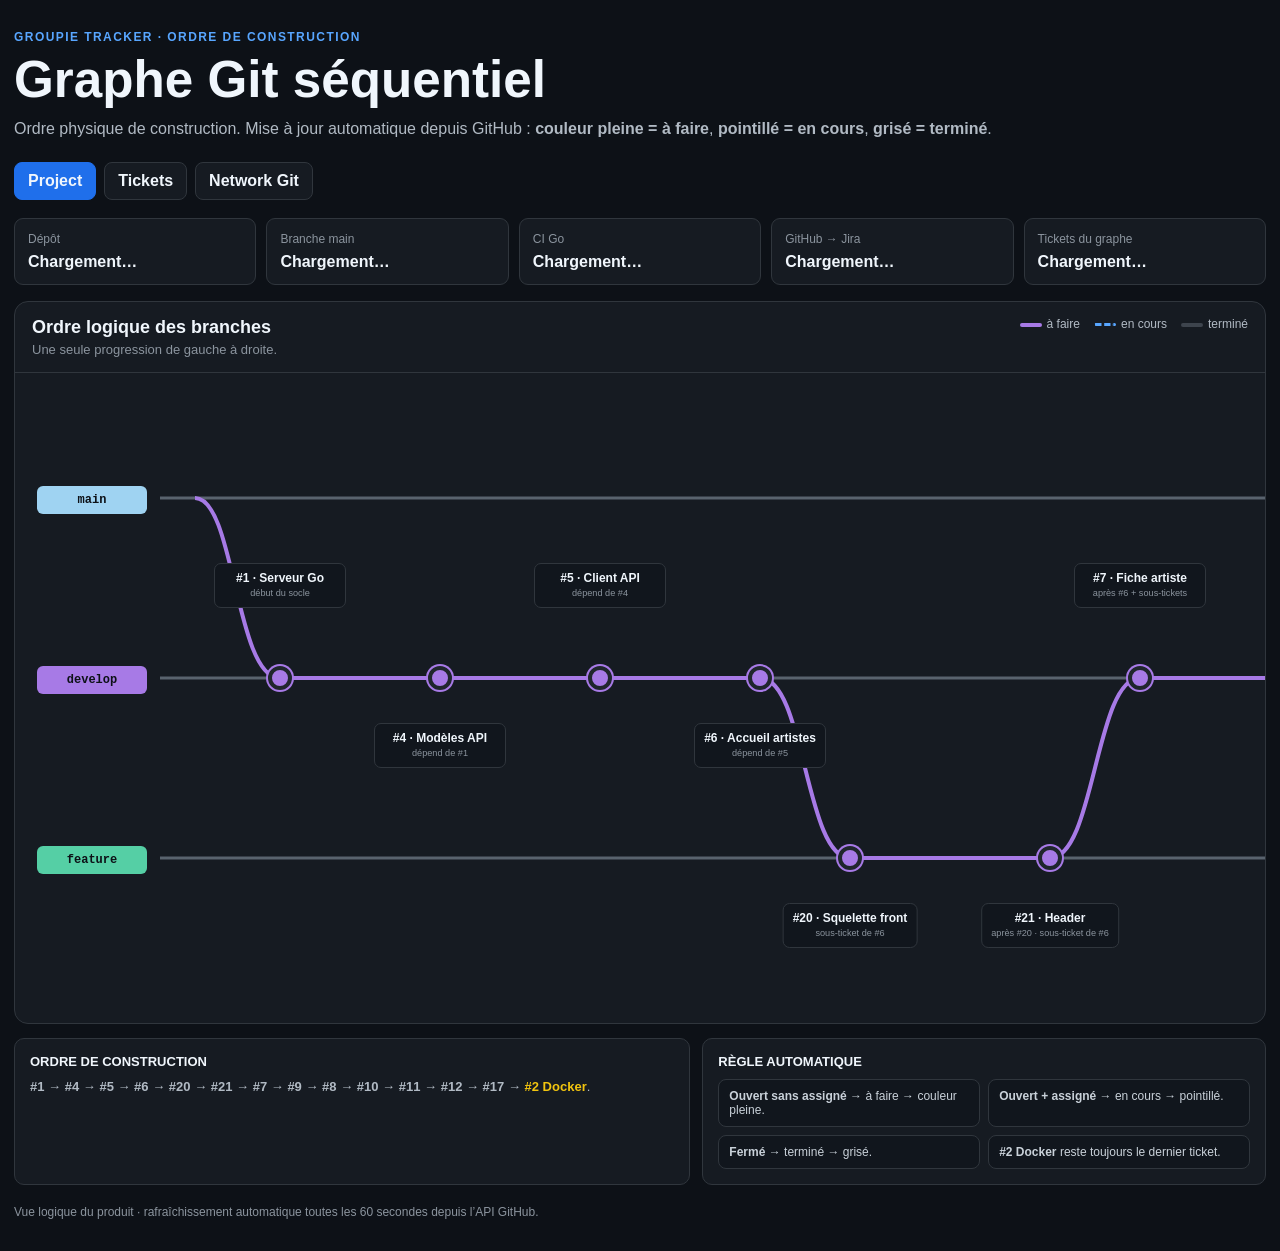
==== commit 15be3c61: "docs: inverser les statuts visuels du graphe" ====
--- a/index.html
+++ b/index.html
@@ -1 +1,27 @@
-<!doctype html><html lang="fr"><head><meta charset="utf-8"><meta name="viewport" content="width=device-width,initial-scale=1"><meta name="color-scheme" content="dark"><title>Plan Git logique — Groupie Tracker</title><style>:root{--bg:#0d1117;--panel:#161b22;--border:#30363d;--text:#f0f6fc;--muted:#8b949e;--main:#9fd3f2;--develop:#a77ae6;--feature:#55cfa5;--final:#f1c40f;--done:#3fb950;--progress:#58a6ff;--todo:#6e7681;--line:#59636e}*{box-sizing:border-box}body{margin:0;background:var(--bg);color:var(--text);font-family:-apple-system,BlinkMacSystemFont,"Segoe UI",sans-serif}a{color:inherit}header,main,footer{width:min(100% - 28px,1760px);margin:auto}header{padding:30px 0 18px;display:flex;justify-content:space-between;align-items:end;gap:20px;flex-wrap:wrap}h1{margin:6px 0 8px;font-size:clamp(30px,4vw,52px)}.eyebrow{color:var(--progress);font-weight:800;font-size:12px;letter-spacing:.12em;text-transform:uppercase}.intro{margin:0;max-width:980px;color:#b1bac4;line-height:1.55}.actions{display:flex;gap:8px;flex-wrap:wrap}.btn{padding:9px 13px;border:1px solid var(--border);border-radius:8px;background:var(--panel);text-decoration:none;font-weight:700}.btn.primary{background:#1f6feb;border-color:#1f6feb}.status-grid{display:grid;grid-template-columns:repeat(auto-fit,minmax(180px,1fr));gap:10px;margin-bottom:16px}.status{padding:13px;border:1px solid var(--border);border-radius:9px;background:var(--panel)}.status span{display:block;color:var(--muted);font-size:12px}.status strong{display:block;margin-top:7px}.panel{border:1px solid var(--border);border-radius:14px;background:var(--panel);overflow:hidden}.panel-head{padding:15px 17px;border-bottom:1px solid var(--border);display:flex;justify-content:space-between;gap:14px;flex-wrap:wrap}.panel-head h2{margin:0;font-size:18px}.panel-head p{margin:4px 0 0;color:var(--muted);font-size:13px}.legend{display:flex;gap:14px;flex-wrap:wrap;color:#b1bac4;font-size:12px}.legend i{display:inline-block;width:22px;height:4px;border-radius:4px;margin-right:5px;vertical-align:middle}.scroll{overflow-x:auto}.stage{position:relative;width:3200px;height:650px}svg{position:absolute;inset:0;width:3200px;height:650px}.lane{position:absolute;left:22px;width:110px;padding:7px 9px;border-radius:6px;color:#0d1117;font:800 12px ui-monospace,SFMono-Regular,Consolas,monospace;text-align:center;z-index:4}.l-main{top:113px;background:var(--main)}.l-develop{top:293px;background:var(--develop)}.l-feature{top:473px;background:var(--feature)}.node{--c:var(--todo);position:absolute;width:24px;height:24px;border-radius:50%;background:var(--c);border:4px solid #20262d;box-shadow:0 0 0 2px var(--c);transform:translate(-50%,-50%);z-index:5;text-decoration:none}.node.done{--c:var(--done)}.node.progress{--c:var(--progress);background:var(--bg);border:3px dashed var(--progress);box-shadow:none}.node.todo{--c:var(--todo);opacity:.75}.label{position:absolute;z-index:6;transform:translateX(-50%);min-width:132px;max-width:156px;padding:7px 9px;border:1px solid var(--border);border-radius:7px;background:#11161d;text-align:center;font-size:11px;line-height:1.3;pointer-events:none}.label strong{display:block;font-size:12px;margin-bottom:2px}.label small{display:block;color:var(--muted)}.label.done{border-color:var(--done);color:#dff7e6}.label.progress{border:2px dashed var(--progress);color:#cfe6ff}.label.todo{filter:grayscale(1);opacity:.58}.above{top:190px}.below{top:350px}.subbelow{top:530px}.seg{stroke:var(--todo);stroke-width:4;fill:none}.seg.done{stroke:var(--done)}.seg.progress{stroke:var(--progress);stroke-dasharray:10 8}.seg.todo{stroke:var(--todo);opacity:.45}.details{display:grid;grid-template-columns:1.2fr 1fr;gap:12px;margin-top:14px}.details article{padding:15px;border:1px solid var(--border);border-radius:10px;background:var(--panel)}.details h3{margin:0 0 8px;font-size:13px;text-transform:uppercase}.details p{margin:0;color:#b1bac4;line-height:1.6;font-size:13px}.deps{display:grid;grid-template-columns:repeat(auto-fit,minmax(230px,1fr));gap:8px;margin-top:10px}.dep{padding:9px 10px;border:1px solid var(--border);border-radius:8px;background:#11161d;font-size:12px;color:#c9d1d9}.docker{color:var(--final);font-weight:900}footer{padding:20px 0 32px;color:var(--muted);font-size:12px}@media(max-width:850px){.details{grid-template-columns:1fr}}</style></head><body><header><div><div class="eyebrow">Groupie Tracker · ordre de construction</div><h1>Graphe Git séquentiel</h1><p class="intro">Ordre physique de construction, sans temporalité parallèle. Le statut visuel est lu automatiquement depuis GitHub : gris = à faire, pointillé = en cours, couleur = terminé.</p></div><nav class="actions"><a class="btn primary" href="https://github.com/orgs/groupie-tracker-zone01/projects/1">Project</a><a class="btn" href="https://github.com/groupie-tracker-zone01/groupie-tracker/issues">Tickets</a><a class="btn" href="https://github.com/groupie-tracker-zone01/groupie-tracker/network">Network Git</a></nav></header><main><section class="status-grid"><article class="status" id="repo"><span>Dépôt</span><strong>Chargement…</strong></article><article class="status" id="mainstatus"><span>Branche main</span><strong>Chargement…</strong></article><article class="status" id="ci"><span>CI Go</span><strong>Chargement…</strong></article><article class="status" id="jira"><span>GitHub → Jira</span><strong>Chargement…</strong></article><article class="status" id="issues"><span>Tickets du graphe</span><strong>Chargement…</strong></article></section><section class="panel"><div class="panel-head"><div><h2>Ordre logique des branches</h2><p>Une seule progression de gauche à droite.</p></div><div class="legend"><span><i style="background:var(--todo)"></i>à faire</span><span><i style="background:var(--progress);border-top:2px dashed var(--progress);height:0"></i>en cours</span><span><i style="background:var(--done)"></i>terminé</span></div></div><div class="scroll"><div class="stage"><span class="lane l-main">main</span><span class="lane l-develop">develop</span><span class="lane l-feature">feature</span><svg viewBox="0 0 3200 650" aria-hidden="true"><path d="M145 125 H3140" stroke="var(--line)" stroke-width="3" fill="none"/><path d="M145 305 H3140" stroke="var(--line)" stroke-width="3" fill="none"/><path d="M145 485 H3140" stroke="var(--line)" stroke-width="3" fill="none"/><path class="seg" data-issue="1" d="M180 125 C220 125 220 305 265 305"/><path class="seg" data-issue="4" d="M265 305 H425"/><path class="seg" data-issue="5" d="M425 305 H585"/><path class="seg" data-issue="6" d="M585 305 H745"/><path class="seg" data-issue="20" d="M745 305 C790 305 790 485 835 485"/><path class="seg" data-issue="21" d="M835 485 H1035"/><path class="seg" data-issue="7" d="M1035 485 C1080 485 1080 305 1125 305"/><path class="seg" data-issue="9" d="M1125 305 H1325"/><path class="seg" data-issue="8" d="M1325 305 H1525"/><path class="seg" data-issue="10" d="M1525 305 H1725"/><path class="seg" data-issue="11" d="M1725 305 H1925"/><path class="seg" data-issue="12" d="M1925 305 H2125"/><path class="seg" data-issue="17" d="M2125 305 H2325"/><path class="seg" data-issue="2" d="M2325 305 H2835 C2890 305 2890 125 2945 125 H3110"/></svg><a class="node" data-issue="1" style="left:265px;top:305px" href="https://github.com/groupie-tracker-zone01/groupie-tracker/issues/1"></a><a class="node" data-issue="4" style="left:425px;top:305px" href="https://github.com/groupie-tracker-zone01/groupie-tracker/issues/4"></a><a class="node" data-issue="5" style="left:585px;top:305px" href="https://github.com/groupie-tracker-zone01/groupie-tracker/issues/5"></a><a class="node" data-issue="6" style="left:745px;top:305px" href="https://github.com/groupie-tracker-zone01/groupie-tracker/issues/6"></a><a class="node" data-issue="20" style="left:835px;top:485px" href="https://github.com/groupie-tracker-zone01/groupie-tracker/issues/20"></a><a class="node" data-issue="21" style="left:1035px;top:485px" href="https://github.com/groupie-tracker-zone01/groupie-tracker/issues/21"></a><a class="node" data-issue="7" style="left:1125px;top:305px" href="https://github.com/groupie-tracker-zone01/groupie-tracker/issues/7"></a><a class="node" data-issue="9" style="left:1325px;top:305px" href="https://github.com/groupie-tracker-zone01/groupie-tracker/issues/9"></a><a class="node" data-issue="8" style="left:1525px;top:305px" href="https://github.com/groupie-tracker-zone01/groupie-tracker/issues/8"></a><a class="node" data-issue="10" style="left:1725px;top:305px" href="https://github.com/groupie-tracker-zone01/groupie-tracker/issues/10"></a><a class="node" data-issue="11" style="left:1925px;top:305px" href="https://github.com/groupie-tracker-zone01/groupie-tracker/issues/11"></a><a class="node" data-issue="12" style="left:2125px;top:305px" href="https://github.com/groupie-tracker-zone01/groupie-tracker/issues/12"></a><a class="node" data-issue="17" style="left:2325px;top:305px" href="https://github.com/groupie-tracker-zone01/groupie-tracker/issues/17"></a><a class="node" data-issue="2" style="left:2835px;top:305px" href="https://github.com/groupie-tracker-zone01/groupie-tracker/issues/2"></a><div class="label above" data-issue="1" style="left:265px"><strong>#1 · Serveur Go</strong><small>début du socle</small></div><div class="label below" data-issue="4" style="left:425px"><strong>#4 · Modèles API</strong><small>dépend de #1</small></div><div class="label above" data-issue="5" style="left:585px"><strong>#5 · Client API</strong><small>dépend de #4</small></div><div class="label below" data-issue="6" style="left:745px"><strong>#6 · Accueil artistes</strong><small>dépend de #5</small></div><div class="label subbelow" data-issue="20" style="left:835px"><strong>#20 · Squelette front</strong><small>sous-ticket de #6</small></div><div class="label subbelow" data-issue="21" style="left:1035px"><strong>#21 · Header</strong><small>après #20 · sous-ticket de #6</small></div><div class="label above" data-issue="7" style="left:1125px"><strong>#7 · Fiche artiste</strong><small>après #6 + sous-tickets</small></div><div class="label below" data-issue="9" style="left:1325px"><strong>#9 · Recherche</strong><small>après #7</small></div><div class="label above" data-issue="8" style="left:1525px"><strong>#8 · Concerts</strong><small>après #9</small></div><div class="label below" data-issue="10" style="left:1725px"><strong>#10 · Erreurs</strong><small>après fonctionnalités</small></div><div class="label above" data-issue="11" style="left:1925px"><strong>#11 · Tests</strong><small>après #10</small></div><div class="label below" data-issue="12" style="left:2125px"><strong>#12 · Recette finale</strong><small>après tests</small></div><div class="label above" data-issue="17" style="left:2325px"><strong>#17 · Documentation</strong><small>après recette</small></div><div class="label below" data-issue="2" style="left:2835px"><strong>#2 · Docker</strong><small>DERNIER ticket</small></div></div></div></section><section class="details"><article><h3>Ordre de construction</h3><p><b>#1</b> → <b>#4</b> → <b>#5</b> → <b>#6</b> → <b>#20</b> → <b>#21</b> → <b>#7</b> → <b>#9</b> → <b>#8</b> → <b>#10</b> → <b>#11</b> → <b>#12</b> → <b>#17</b> → <span class="docker">#2 Docker</span>.</p></article><article><h3>Règle automatique</h3><div class="deps"><div class="dep"><b>Fermé</b> → terminé → couleur pleine.</div><div class="dep"><b>Ouvert + assigné</b> → en cours → pointillé.</div><div class="dep"><b>Ouvert sans assigné</b> → à faire → gris.</div><div class="dep"><b>#2 Docker</b> reste toujours le dernier ticket.</div></div></article></section></main><footer>Vue logique du produit · rafraîchissement automatique toutes les 60 secondes depuis l’API GitHub.</footer><script>const api='https://api.github.com/repos/groupie-tracker-zone01/groupie-tracker';const tracked=[1,4,5,6,20,21,7,9,8,10,11,12,17,2];async function get(p){const r=await fetch(api+p,{headers:{Accept:'application/vnd.github+json'},cache:'no-store'});if(!r.ok)throw new Error(r.status);return r.json()}function set(id,text){document.getElementById(id).querySelector('strong').textContent=text}function paint(issue){const state=issue.state==='closed'?'done':(issue.assignees&&issue.assignees.length?'progress':'todo');document.querySelectorAll(`[data-issue="${issue.number}"]`).forEach(el=>{el.classList.remove('done','progress','todo');el.classList.add(state)});document.querySelectorAll(`.label[data-issue="${issue.number}"] small`).forEach(el=>{const suffix=state==='done'?' · terminé':state==='progress'?` · en cours${issue.assignees?.[0]?.login?' : '+issue.assignees[0].login:''}`:' · à faire';if(!el.dataset.base)el.dataset.base=el.textContent.replace(/ · (terminé|en cours.*|à faire)$/,'');el.textContent=el.dataset.base+suffix})}async function refresh(){try{const [repo,branch,ci,jira,issues]=await Promise.all([get(''),get('/branches/main'),get('/actions/workflows/ci.yml/runs?branch=main&per_page=1'),get('/actions/workflows/sync-jira.yml/runs?branch=main&per_page=1'),get('/issues?state=all&per_page=100')]);set('repo',repo.private?'Privé':'Public');set('mainstatus',branch.protected?'Protégée':'Non protégée');const cr=ci.workflow_runs?.[0];set('ci',cr?.conclusion==='success'?'PASS':cr?.status==='in_progress'?'En cours':'À vérifier');const jr=jira.workflow_runs?.[0];set('jira',jr?.conclusion==='success'?'OK':jr?.status==='in_progress'?'En cours':'À vérifier');const real=issues.filter(i=>!i.pull_request&&tracked.includes(i.number));real.forEach(paint);const d=real.filter(i=>i.state==='closed').length,p=real.filter(i=>i.state==='open'&&i.assignees?.length).length,t=real.filter(i=>i.state==='open'&&!i.assignees?.length).length;set('issues',`${d} terminés · ${p} en cours · ${t} à faire`)}catch(e){console.error(e)}}refresh();setInterval(refresh,60000);</script></body></html>+<!doctype html>
+<html lang="fr">
+<head>
+<meta charset="utf-8"><meta name="viewport" content="width=device-width,initial-scale=1"><meta name="color-scheme" content="dark">
+<title>Plan Git logique — Groupie Tracker</title>
+<style>
+:root{--bg:#0d1117;--panel:#161b22;--border:#30363d;--text:#f0f6fc;--muted:#8b949e;--main:#9fd3f2;--develop:#a77ae6;--feature:#55cfa5;--final:#f1c40f;--done:#6e7681;--progress:#58a6ff;--todo:#a77ae6;--line:#59636e}
+*{box-sizing:border-box}body{margin:0;background:var(--bg);color:var(--text);font-family:-apple-system,BlinkMacSystemFont,"Segoe UI",sans-serif}a{color:inherit}header,main,footer{width:min(100% - 28px,1760px);margin:auto}header{padding:30px 0 18px;display:flex;justify-content:space-between;align-items:end;gap:20px;flex-wrap:wrap}h1{margin:6px 0 8px;font-size:clamp(30px,4vw,52px)}.eyebrow{color:var(--progress);font-weight:800;font-size:12px;letter-spacing:.12em;text-transform:uppercase}.intro{margin:0;max-width:980px;color:#b1bac4;line-height:1.55}.actions{display:flex;gap:8px;flex-wrap:wrap}.btn{padding:9px 13px;border:1px solid var(--border);border-radius:8px;background:var(--panel);text-decoration:none;font-weight:700}.btn.primary{background:#1f6feb;border-color:#1f6feb}.status-grid{display:grid;grid-template-columns:repeat(auto-fit,minmax(180px,1fr));gap:10px;margin-bottom:16px}.status{padding:13px;border:1px solid var(--border);border-radius:9px;background:var(--panel)}.status span{display:block;color:var(--muted);font-size:12px}.status strong{display:block;margin-top:7px}.panel{border:1px solid var(--border);border-radius:14px;background:var(--panel);overflow:hidden}.panel-head{padding:15px 17px;border-bottom:1px solid var(--border);display:flex;justify-content:space-between;gap:14px;flex-wrap:wrap}.panel-head h2{margin:0;font-size:18px}.panel-head p{margin:4px 0 0;color:var(--muted);font-size:13px}.legend{display:flex;gap:14px;flex-wrap:wrap;color:#b1bac4;font-size:12px}.legend i{display:inline-block;width:22px;height:4px;border-radius:4px;margin-right:5px;vertical-align:middle}.scroll{overflow-x:auto}.stage{position:relative;width:3200px;height:650px}svg{position:absolute;inset:0;width:3200px;height:650px}.lane{position:absolute;left:22px;width:110px;padding:7px 9px;border-radius:6px;color:#0d1117;font:800 12px ui-monospace,SFMono-Regular,Consolas,monospace;text-align:center;z-index:4}.l-main{top:113px;background:var(--main)}.l-develop{top:293px;background:var(--develop)}.l-feature{top:473px;background:var(--feature)}
+.node{--c:var(--todo);position:absolute;width:24px;height:24px;border-radius:50%;background:var(--c);border:4px solid #20262d;box-shadow:0 0 0 2px var(--c);transform:translate(-50%,-50%);z-index:5;text-decoration:none}.node.todo{--c:var(--todo)}.node.progress{--c:var(--progress);background:var(--bg);border:3px dashed var(--progress);box-shadow:none}.node.done{--c:var(--done);filter:grayscale(1);opacity:.42}
+.label{position:absolute;z-index:6;transform:translateX(-50%);min-width:132px;max-width:156px;padding:7px 9px;border:1px solid var(--border);border-radius:7px;background:#11161d;text-align:center;font-size:11px;line-height:1.3;pointer-events:none}.label strong{display:block;font-size:12px;margin-bottom:2px}.label small{display:block;color:var(--muted)}.label.todo{border-color:var(--todo);color:#eadfff}.label.progress{border:2px dashed var(--progress);color:#cfe6ff}.label.done{filter:grayscale(1);opacity:.42}.above{top:190px}.below{top:350px}.subbelow{top:530px}
+.seg{stroke:var(--todo);stroke-width:4;fill:none}.seg.todo{stroke:var(--todo)}.seg.progress{stroke:var(--progress);stroke-dasharray:10 8}.seg.done{stroke:var(--done);opacity:.35}.details{display:grid;grid-template-columns:1.2fr 1fr;gap:12px;margin-top:14px}.details article{padding:15px;border:1px solid var(--border);border-radius:10px;background:var(--panel)}.details h3{margin:0 0 8px;font-size:13px;text-transform:uppercase}.details p{margin:0;color:#b1bac4;line-height:1.6;font-size:13px}.deps{display:grid;grid-template-columns:repeat(auto-fit,minmax(230px,1fr));gap:8px;margin-top:10px}.dep{padding:9px 10px;border:1px solid var(--border);border-radius:8px;background:#11161d;font-size:12px;color:#c9d1d9}.docker{color:var(--final);font-weight:900}footer{padding:20px 0 32px;color:var(--muted);font-size:12px}@media(max-width:850px){.details{grid-template-columns:1fr}}
+</style></head>
+<body>
+<header><div><div class="eyebrow">Groupie Tracker · ordre de construction</div><h1>Graphe Git séquentiel</h1><p class="intro">Ordre physique de construction. Mise à jour automatique depuis GitHub : <b>couleur pleine = à faire</b>, <b>pointillé = en cours</b>, <b>grisé = terminé</b>.</p></div><nav class="actions"><a class="btn primary" href="https://github.com/orgs/groupie-tracker-zone01/projects/1">Project</a><a class="btn" href="https://github.com/groupie-tracker-zone01/groupie-tracker/issues">Tickets</a><a class="btn" href="https://github.com/groupie-tracker-zone01/groupie-tracker/network">Network Git</a></nav></header>
+<main>
+<section class="status-grid"><article class="status" id="repo"><span>Dépôt</span><strong>Chargement…</strong></article><article class="status" id="mainstatus"><span>Branche main</span><strong>Chargement…</strong></article><article class="status" id="ci"><span>CI Go</span><strong>Chargement…</strong></article><article class="status" id="jira"><span>GitHub → Jira</span><strong>Chargement…</strong></article><article class="status" id="issues"><span>Tickets du graphe</span><strong>Chargement…</strong></article></section>
+<section class="panel"><div class="panel-head"><div><h2>Ordre logique des branches</h2><p>Une seule progression de gauche à droite.</p></div><div class="legend"><span><i style="background:var(--todo)"></i>à faire</span><span><i style="background:transparent;border-top:3px dashed var(--progress);height:0"></i>en cours</span><span><i style="background:var(--done);opacity:.45"></i>terminé</span></div></div>
+<div class="scroll"><div class="stage"><span class="lane l-main">main</span><span class="lane l-develop">develop</span><span class="lane l-feature">feature</span>
+<svg viewBox="0 0 3200 650" aria-hidden="true"><path d="M145 125 H3140" stroke="var(--line)" stroke-width="3" fill="none"/><path d="M145 305 H3140" stroke="var(--line)" stroke-width="3" fill="none"/><path d="M145 485 H3140" stroke="var(--line)" stroke-width="3" fill="none"/><path class="seg" data-issue="1" d="M180 125 C220 125 220 305 265 305"/><path class="seg" data-issue="4" d="M265 305 H425"/><path class="seg" data-issue="5" d="M425 305 H585"/><path class="seg" data-issue="6" d="M585 305 H745"/><path class="seg" data-issue="20" d="M745 305 C790 305 790 485 835 485"/><path class="seg" data-issue="21" d="M835 485 H1035"/><path class="seg" data-issue="7" d="M1035 485 C1080 485 1080 305 1125 305"/><path class="seg" data-issue="9" d="M1125 305 H1325"/><path class="seg" data-issue="8" d="M1325 305 H1525"/><path class="seg" data-issue="10" d="M1525 305 H1725"/><path class="seg" data-issue="11" d="M1725 305 H1925"/><path class="seg" data-issue="12" d="M1925 305 H2125"/><path class="seg" data-issue="17" d="M2125 305 H2325"/><path class="seg" data-issue="2" d="M2325 305 H2835 C2890 305 2890 125 2945 125 H3110"/></svg>
+<a class="node" data-issue="1" style="left:265px;top:305px" href="https://github.com/groupie-tracker-zone01/groupie-tracker/issues/1"></a><a class="node" data-issue="4" style="left:425px;top:305px" href="https://github.com/groupie-tracker-zone01/groupie-tracker/issues/4"></a><a class="node" data-issue="5" style="left:585px;top:305px" href="https://github.com/groupie-tracker-zone01/groupie-tracker/issues/5"></a><a class="node" data-issue="6" style="left:745px;top:305px" href="https://github.com/groupie-tracker-zone01/groupie-tracker/issues/6"></a><a class="node" data-issue="20" style="left:835px;top:485px" href="https://github.com/groupie-tracker-zone01/groupie-tracker/issues/20"></a><a class="node" data-issue="21" style="left:1035px;top:485px" href="https://github.com/groupie-tracker-zone01/groupie-tracker/issues/21"></a><a class="node" data-issue="7" style="left:1125px;top:305px" href="https://github.com/groupie-tracker-zone01/groupie-tracker/issues/7"></a><a class="node" data-issue="9" style="left:1325px;top:305px" href="https://github.com/groupie-tracker-zone01/groupie-tracker/issues/9"></a><a class="node" data-issue="8" style="left:1525px;top:305px" href="https://github.com/groupie-tracker-zone01/groupie-tracker/issues/8"></a><a class="node" data-issue="10" style="left:1725px;top:305px" href="https://github.com/groupie-tracker-zone01/groupie-tracker/issues/10"></a><a class="node" data-issue="11" style="left:1925px;top:305px" href="https://github.com/groupie-tracker-zone01/groupie-tracker/issues/11"></a><a class="node" data-issue="12" style="left:2125px;top:305px" href="https://github.com/groupie-tracker-zone01/groupie-tracker/issues/12"></a><a class="node" data-issue="17" style="left:2325px;top:305px" href="https://github.com/groupie-tracker-zone01/groupie-tracker/issues/17"></a><a class="node" data-issue="2" style="left:2835px;top:305px" href="https://github.com/groupie-tracker-zone01/groupie-tracker/issues/2"></a>
+<div class="label above" data-issue="1" style="left:265px"><strong>#1 · Serveur Go</strong><small>début du socle</small></div><div class="label below" data-issue="4" style="left:425px"><strong>#4 · Modèles API</strong><small>dépend de #1</small></div><div class="label above" data-issue="5" style="left:585px"><strong>#5 · Client API</strong><small>dépend de #4</small></div><div class="label below" data-issue="6" style="left:745px"><strong>#6 · Accueil artistes</strong><small>dépend de #5</small></div><div class="label subbelow" data-issue="20" style="left:835px"><strong>#20 · Squelette front</strong><small>sous-ticket de #6</small></div><div class="label subbelow" data-issue="21" style="left:1035px"><strong>#21 · Header</strong><small>après #20 · sous-ticket de #6</small></div><div class="label above" data-issue="7" style="left:1125px"><strong>#7 · Fiche artiste</strong><small>après #6 + sous-tickets</small></div><div class="label below" data-issue="9" style="left:1325px"><strong>#9 · Recherche</strong><small>après #7</small></div><div class="label above" data-issue="8" style="left:1525px"><strong>#8 · Concerts</strong><small>après #9</small></div><div class="label below" data-issue="10" style="left:1725px"><strong>#10 · Erreurs</strong><small>après fonctionnalités</small></div><div class="label above" data-issue="11" style="left:1925px"><strong>#11 · Tests</strong><small>après #10</small></div><div class="label below" data-issue="12" style="left:2125px"><strong>#12 · Recette finale</strong><small>après tests</small></div><div class="label above" data-issue="17" style="left:2325px"><strong>#17 · Documentation</strong><small>après recette</small></div><div class="label below" data-issue="2" style="left:2835px"><strong>#2 · Docker</strong><small>DERNIER ticket</small></div>
+</div></div></section>
+<section class="details"><article><h3>Ordre de construction</h3><p><b>#1</b> → <b>#4</b> → <b>#5</b> → <b>#6</b> → <b>#20</b> → <b>#21</b> → <b>#7</b> → <b>#9</b> → <b>#8</b> → <b>#10</b> → <b>#11</b> → <b>#12</b> → <b>#17</b> → <span class="docker">#2 Docker</span>.</p></article><article><h3>Règle automatique</h3><div class="deps"><div class="dep"><b>Ouvert sans assigné</b> → à faire → couleur pleine.</div><div class="dep"><b>Ouvert + assigné</b> → en cours → pointillé.</div><div class="dep"><b>Fermé</b> → terminé → grisé.</div><div class="dep"><b>#2 Docker</b> reste toujours le dernier ticket.</div></div></article></section>
+</main><footer>Vue logique du produit · rafraîchissement automatique toutes les 60 secondes depuis l’API GitHub.</footer>
+<script>
+const api='https://api.github.com/repos/groupie-tracker-zone01/groupie-tracker';const tracked=[1,4,5,6,20,21,7,9,8,10,11,12,17,2];async function get(p){const r=await fetch(api+p,{headers:{Accept:'application/vnd.github+json'},cache:'no-store'});if(!r.ok)throw new Error(r.status);return r.json()}function set(id,text){document.getElementById(id).querySelector('strong').textContent=text}function paint(issue){const state=issue.state==='closed'?'done':(issue.assignees&&issue.assignees.length?'progress':'todo');document.querySelectorAll(`[data-issue="${issue.number}"]`).forEach(el=>{el.classList.remove('done','progress','todo');el.classList.add(state)});document.querySelectorAll(`.label[data-issue="${issue.number}"] small`).forEach(el=>{const suffix=state==='done'?' · terminé':state==='progress'?` · en cours${issue.assignees?.[0]?.login?' : '+issue.assignees[0].login:''}`:' · à faire';if(!el.dataset.base)el.dataset.base=el.textContent.replace(/ · (terminé|en cours.*|à faire)$/,'');el.textContent=el.dataset.base+suffix})}async function refresh(){try{const [repo,branch,ci,jira,issues]=await Promise.all([get(''),get('/branches/main'),get('/actions/workflows/ci.yml/runs?branch=main&per_page=1'),get('/actions/workflows/sync-jira.yml/runs?branch=main&per_page=1'),get('/issues?state=all&per_page=100')]);set('repo',repo.private?'Privé':'Public');set('mainstatus',branch.protected?'Protégée':'Non protégée');const cr=ci.workflow_runs?.[0];set('ci',cr?.conclusion==='success'?'PASS':cr?.status==='in_progress'?'En cours':'À vérifier');const jr=jira.workflow_runs?.[0];set('jira',jr?.conclusion==='success'?'OK':jr?.status==='in_progress'?'En cours':'À vérifier');const real=issues.filter(i=>!i.pull_request&&tracked.includes(i.number));real.forEach(paint);const d=real.filter(i=>i.state==='closed').length,p=real.filter(i=>i.state==='open'&&i.assignees?.length).length,t=real.filter(i=>i.state==='open'&&!i.assignees?.length).length;set('issues',`${d} terminés · ${p} en cours · ${t} à faire`)}catch(e){console.error(e)}}refresh();setInterval(refresh,60000);
+</script></body></html>
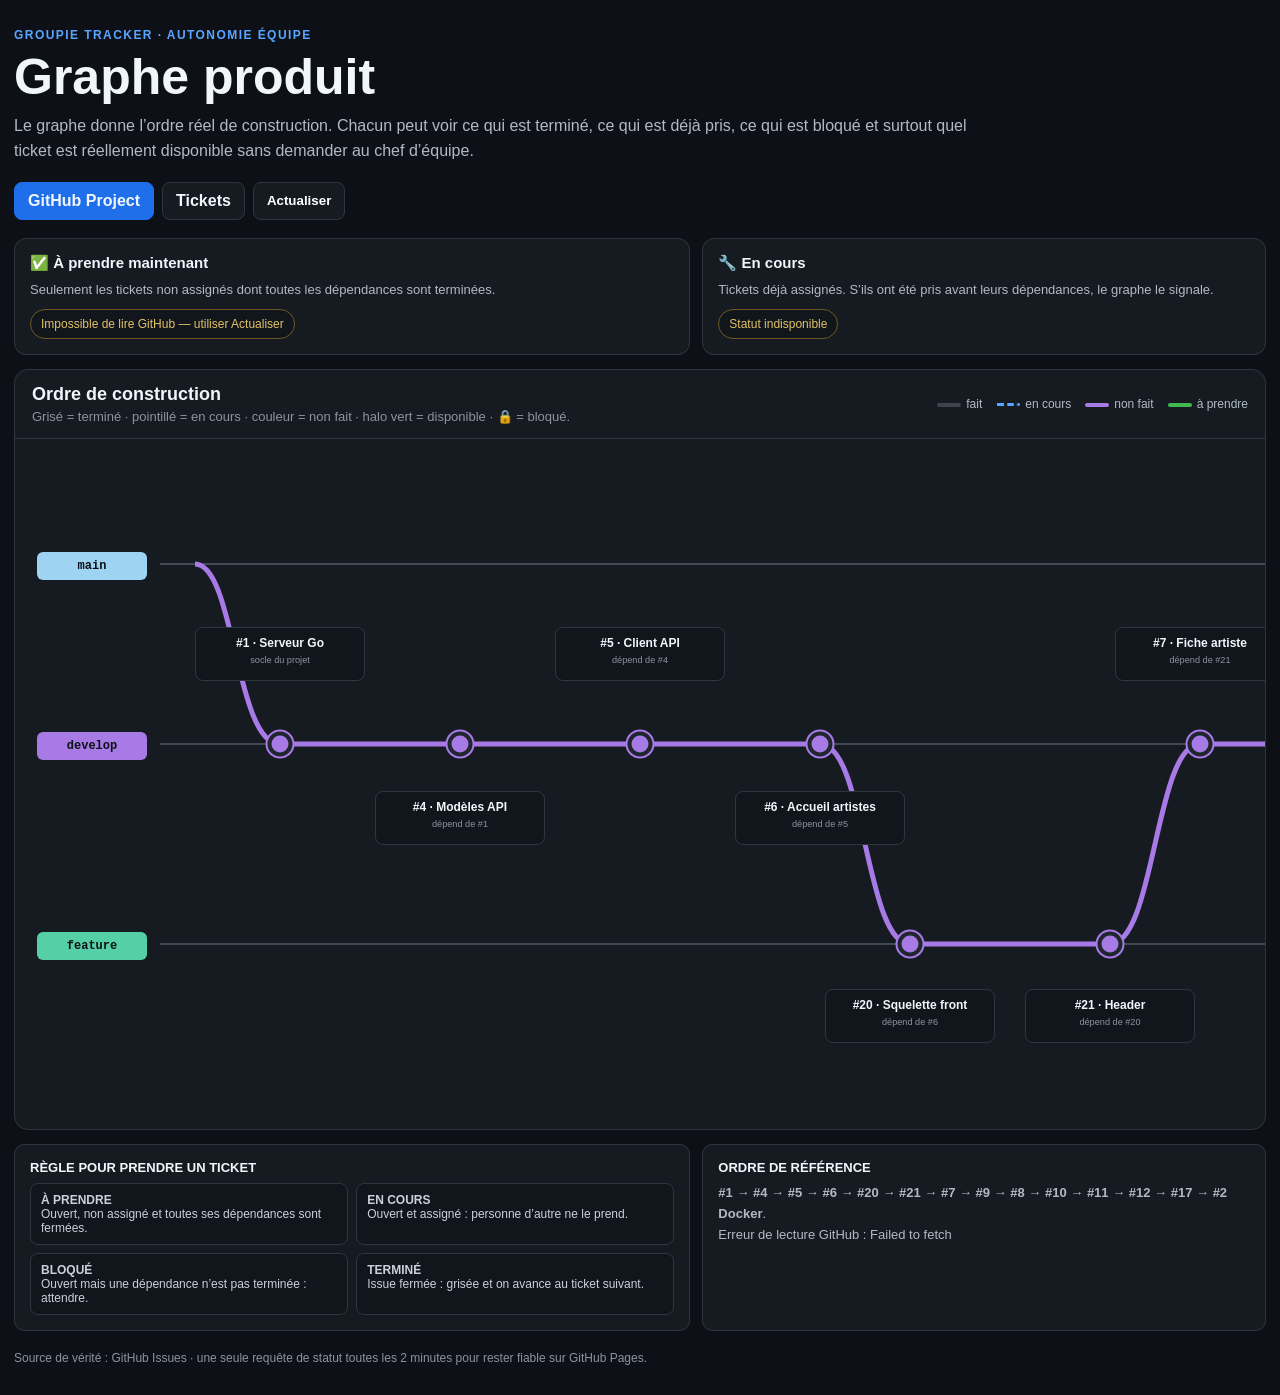
==== commit 716bbd56: "docs: rendre le graphe autonome pour la prise de tickets" ====
--- a/index.html
+++ b/index.html
@@ -1,27 +1,40 @@
 <!doctype html>
 <html lang="fr">
 <head>
-<meta charset="utf-8"><meta name="viewport" content="width=device-width,initial-scale=1"><meta name="color-scheme" content="dark">
-<title>Plan Git logique — Groupie Tracker</title>
+<meta charset="utf-8">
+<meta name="viewport" content="width=device-width,initial-scale=1">
+<meta name="color-scheme" content="dark">
+<title>Graphe produit — Groupie Tracker</title>
 <style>
-:root{--bg:#0d1117;--panel:#161b22;--border:#30363d;--text:#f0f6fc;--muted:#8b949e;--main:#9fd3f2;--develop:#a77ae6;--feature:#55cfa5;--final:#f1c40f;--done:#6e7681;--progress:#58a6ff;--todo:#a77ae6;--line:#59636e}
-*{box-sizing:border-box}body{margin:0;background:var(--bg);color:var(--text);font-family:-apple-system,BlinkMacSystemFont,"Segoe UI",sans-serif}a{color:inherit}header,main,footer{width:min(100% - 28px,1760px);margin:auto}header{padding:30px 0 18px;display:flex;justify-content:space-between;align-items:end;gap:20px;flex-wrap:wrap}h1{margin:6px 0 8px;font-size:clamp(30px,4vw,52px)}.eyebrow{color:var(--progress);font-weight:800;font-size:12px;letter-spacing:.12em;text-transform:uppercase}.intro{margin:0;max-width:980px;color:#b1bac4;line-height:1.55}.actions{display:flex;gap:8px;flex-wrap:wrap}.btn{padding:9px 13px;border:1px solid var(--border);border-radius:8px;background:var(--panel);text-decoration:none;font-weight:700}.btn.primary{background:#1f6feb;border-color:#1f6feb}.status-grid{display:grid;grid-template-columns:repeat(auto-fit,minmax(180px,1fr));gap:10px;margin-bottom:16px}.status{padding:13px;border:1px solid var(--border);border-radius:9px;background:var(--panel)}.status span{display:block;color:var(--muted);font-size:12px}.status strong{display:block;margin-top:7px}.panel{border:1px solid var(--border);border-radius:14px;background:var(--panel);overflow:hidden}.panel-head{padding:15px 17px;border-bottom:1px solid var(--border);display:flex;justify-content:space-between;gap:14px;flex-wrap:wrap}.panel-head h2{margin:0;font-size:18px}.panel-head p{margin:4px 0 0;color:var(--muted);font-size:13px}.legend{display:flex;gap:14px;flex-wrap:wrap;color:#b1bac4;font-size:12px}.legend i{display:inline-block;width:22px;height:4px;border-radius:4px;margin-right:5px;vertical-align:middle}.scroll{overflow-x:auto}.stage{position:relative;width:3200px;height:650px}svg{position:absolute;inset:0;width:3200px;height:650px}.lane{position:absolute;left:22px;width:110px;padding:7px 9px;border-radius:6px;color:#0d1117;font:800 12px ui-monospace,SFMono-Regular,Consolas,monospace;text-align:center;z-index:4}.l-main{top:113px;background:var(--main)}.l-develop{top:293px;background:var(--develop)}.l-feature{top:473px;background:var(--feature)}
-.node{--c:var(--todo);position:absolute;width:24px;height:24px;border-radius:50%;background:var(--c);border:4px solid #20262d;box-shadow:0 0 0 2px var(--c);transform:translate(-50%,-50%);z-index:5;text-decoration:none}.node.todo{--c:var(--todo)}.node.progress{--c:var(--progress);background:var(--bg);border:3px dashed var(--progress);box-shadow:none}.node.done{--c:var(--done);filter:grayscale(1);opacity:.42}
-.label{position:absolute;z-index:6;transform:translateX(-50%);min-width:132px;max-width:156px;padding:7px 9px;border:1px solid var(--border);border-radius:7px;background:#11161d;text-align:center;font-size:11px;line-height:1.3;pointer-events:none}.label strong{display:block;font-size:12px;margin-bottom:2px}.label small{display:block;color:var(--muted)}.label.todo{border-color:var(--todo);color:#eadfff}.label.progress{border:2px dashed var(--progress);color:#cfe6ff}.label.done{filter:grayscale(1);opacity:.42}.above{top:190px}.below{top:350px}.subbelow{top:530px}
-.seg{stroke:var(--todo);stroke-width:4;fill:none}.seg.todo{stroke:var(--todo)}.seg.progress{stroke:var(--progress);stroke-dasharray:10 8}.seg.done{stroke:var(--done);opacity:.35}.details{display:grid;grid-template-columns:1.2fr 1fr;gap:12px;margin-top:14px}.details article{padding:15px;border:1px solid var(--border);border-radius:10px;background:var(--panel)}.details h3{margin:0 0 8px;font-size:13px;text-transform:uppercase}.details p{margin:0;color:#b1bac4;line-height:1.6;font-size:13px}.deps{display:grid;grid-template-columns:repeat(auto-fit,minmax(230px,1fr));gap:8px;margin-top:10px}.dep{padding:9px 10px;border:1px solid var(--border);border-radius:8px;background:#11161d;font-size:12px;color:#c9d1d9}.docker{color:var(--final);font-weight:900}footer{padding:20px 0 32px;color:var(--muted);font-size:12px}@media(max-width:850px){.details{grid-template-columns:1fr}}
-</style></head>
+:root{--bg:#0d1117;--panel:#161b22;--panel2:#11161d;--border:#30363d;--text:#f0f6fc;--muted:#8b949e;--todo:#a77ae6;--progress:#58a6ff;--done:#6e7681;--ready:#3fb950;--blocked:#d29922;--main:#9fd3f2;--feature:#55cfa5}
+*{box-sizing:border-box}body{margin:0;background:var(--bg);color:var(--text);font-family:-apple-system,BlinkMacSystemFont,"Segoe UI",sans-serif}a{color:inherit}header,main,footer{width:min(100% - 28px,1760px);margin:auto}header{padding:28px 0 18px;display:flex;align-items:end;justify-content:space-between;gap:18px;flex-wrap:wrap}.eyebrow{font-size:12px;font-weight:800;letter-spacing:.12em;text-transform:uppercase;color:var(--progress)}h1{margin:6px 0 8px;font-size:clamp(30px,4vw,50px)}.intro{max-width:980px;margin:0;color:#b1bac4;line-height:1.55}.actions{display:flex;gap:8px;flex-wrap:wrap}.btn{display:inline-block;padding:9px 13px;border:1px solid var(--border);border-radius:8px;background:var(--panel);text-decoration:none;font-weight:700}.btn.primary{background:#1f6feb;border-color:#1f6feb}.topgrid{display:grid;grid-template-columns:1.2fr 1fr;gap:12px;margin-bottom:14px}.box{border:1px solid var(--border);border-radius:12px;background:var(--panel);padding:15px}.box h2{font-size:15px;margin:0 0 8px}.box p{margin:0;color:#b1bac4;font-size:13px;line-height:1.5}.now{display:flex;gap:8px;flex-wrap:wrap;margin-top:10px}.chip{display:inline-flex;align-items:center;gap:7px;padding:7px 10px;border-radius:999px;border:1px solid var(--border);background:var(--panel2);font-size:12px;text-decoration:none}.chip.ready{border-color:var(--ready);color:#b8f1c8}.chip.progress{border:2px dashed var(--progress);color:#cfe6ff}.chip.blocked{border-color:#6e5a1f;color:#e3c266}.panel{border:1px solid var(--border);border-radius:14px;background:var(--panel);overflow:hidden}.panel-head{padding:14px 17px;border-bottom:1px solid var(--border);display:flex;gap:14px;justify-content:space-between;flex-wrap:wrap}.panel-head h2{margin:0;font-size:18px}.panel-head p{margin:4px 0 0;color:var(--muted);font-size:13px}.legend{display:flex;gap:14px;align-items:center;flex-wrap:wrap;font-size:12px;color:#b1bac4}.legend i{display:inline-block;width:24px;height:4px;margin-right:5px;vertical-align:middle;border-radius:3px}.scroll{overflow-x:auto}.stage{position:relative;width:3200px;height:690px}.stage svg{position:absolute;inset:0;width:3200px;height:690px}.lane{position:absolute;left:22px;width:110px;padding:7px 9px;border-radius:6px;color:#0d1117;font:800 12px ui-monospace,SFMono-Regular,Consolas,monospace;text-align:center;z-index:4}.lane.main{top:113px;background:var(--main)}.lane.dev{top:293px;background:var(--todo)}.lane.feature{top:493px;background:var(--feature)}.guide{stroke:#59636e;stroke-width:2;fill:none;opacity:.65}.seg{stroke:var(--todo);stroke-width:5;fill:none}.seg.done{stroke:var(--done);opacity:.28}.seg.progress{stroke:var(--progress);stroke-dasharray:12 9}.seg.ready{stroke:var(--todo)}.seg.blocked{stroke:var(--todo);opacity:.7}.node{--c:var(--todo);position:absolute;width:25px;height:25px;border-radius:50%;background:var(--c);border:4px solid #20262d;box-shadow:0 0 0 2px var(--c);transform:translate(-50%,-50%);z-index:5;text-decoration:none}.node.done{--c:var(--done);filter:grayscale(1);opacity:.38}.node.progress{--c:var(--progress);background:var(--bg);border:3px dashed var(--progress);box-shadow:none}.node.ready{--c:var(--todo);box-shadow:0 0 0 3px var(--ready),0 0 18px rgba(63,185,80,.35)}.node.blocked{--c:var(--todo);opacity:.82}.label{position:absolute;z-index:6;transform:translateX(-50%);width:170px;padding:8px 9px;border:1px solid var(--border);border-radius:8px;background:var(--panel2);text-align:center;font-size:11px;line-height:1.3}.label strong{display:block;font-size:12px;margin-bottom:3px}.label small{display:block;color:var(--muted)}.label em{display:block;margin-top:5px;font-style:normal;font-size:10px;font-weight:800}.label.done{filter:grayscale(1);opacity:.42}.label.progress{border:2px dashed var(--progress);color:#d8ecff}.label.ready{border:2px solid var(--ready);box-shadow:0 0 14px rgba(63,185,80,.12)}.label.ready em{color:#7ee787}.label.blocked{border-color:#6e5a1f}.label.blocked em{color:#d2b35c}.above{top:188px}.below{top:352px}.sub{top:550px}.details{display:grid;grid-template-columns:1.2fr 1fr;gap:12px;margin-top:14px}.details article{padding:15px;border:1px solid var(--border);border-radius:10px;background:var(--panel)}.details h3{margin:0 0 8px;font-size:13px;text-transform:uppercase}.details p{margin:0;color:#b1bac4;font-size:13px;line-height:1.6}.deps{display:grid;grid-template-columns:repeat(auto-fit,minmax(220px,1fr));gap:8px}.dep{padding:9px 10px;border:1px solid var(--border);border-radius:8px;background:var(--panel2);font-size:12px;color:#c9d1d9}.statusline{margin-top:8px;color:var(--muted);font-size:11px}footer{padding:20px 0 30px;color:var(--muted);font-size:12px}@media(max-width:900px){.topgrid,.details{grid-template-columns:1fr}}
+</style>
+</head>
 <body>
-<header><div><div class="eyebrow">Groupie Tracker · ordre de construction</div><h1>Graphe Git séquentiel</h1><p class="intro">Ordre physique de construction. Mise à jour automatique depuis GitHub : <b>couleur pleine = à faire</b>, <b>pointillé = en cours</b>, <b>grisé = terminé</b>.</p></div><nav class="actions"><a class="btn primary" href="https://github.com/orgs/groupie-tracker-zone01/projects/1">Project</a><a class="btn" href="https://github.com/groupie-tracker-zone01/groupie-tracker/issues">Tickets</a><a class="btn" href="https://github.com/groupie-tracker-zone01/groupie-tracker/network">Network Git</a></nav></header>
+<header><div><div class="eyebrow">Groupie Tracker · autonomie équipe</div><h1>Graphe produit</h1><p class="intro">Le graphe donne l’ordre réel de construction. Chacun peut voir ce qui est terminé, ce qui est déjà pris, ce qui est bloqué et surtout quel ticket est réellement disponible sans demander au chef d’équipe.</p></div><nav class="actions"><a class="btn primary" href="https://github.com/orgs/groupie-tracker-zone01/projects/1">GitHub Project</a><a class="btn" href="https://github.com/groupie-tracker-zone01/groupie-tracker/issues">Tickets</a><button class="btn" id="refreshBtn" type="button">Actualiser</button></nav></header>
 <main>
-<section class="status-grid"><article class="status" id="repo"><span>Dépôt</span><strong>Chargement…</strong></article><article class="status" id="mainstatus"><span>Branche main</span><strong>Chargement…</strong></article><article class="status" id="ci"><span>CI Go</span><strong>Chargement…</strong></article><article class="status" id="jira"><span>GitHub → Jira</span><strong>Chargement…</strong></article><article class="status" id="issues"><span>Tickets du graphe</span><strong>Chargement…</strong></article></section>
-<section class="panel"><div class="panel-head"><div><h2>Ordre logique des branches</h2><p>Une seule progression de gauche à droite.</p></div><div class="legend"><span><i style="background:var(--todo)"></i>à faire</span><span><i style="background:transparent;border-top:3px dashed var(--progress);height:0"></i>en cours</span><span><i style="background:var(--done);opacity:.45"></i>terminé</span></div></div>
-<div class="scroll"><div class="stage"><span class="lane l-main">main</span><span class="lane l-develop">develop</span><span class="lane l-feature">feature</span>
-<svg viewBox="0 0 3200 650" aria-hidden="true"><path d="M145 125 H3140" stroke="var(--line)" stroke-width="3" fill="none"/><path d="M145 305 H3140" stroke="var(--line)" stroke-width="3" fill="none"/><path d="M145 485 H3140" stroke="var(--line)" stroke-width="3" fill="none"/><path class="seg" data-issue="1" d="M180 125 C220 125 220 305 265 305"/><path class="seg" data-issue="4" d="M265 305 H425"/><path class="seg" data-issue="5" d="M425 305 H585"/><path class="seg" data-issue="6" d="M585 305 H745"/><path class="seg" data-issue="20" d="M745 305 C790 305 790 485 835 485"/><path class="seg" data-issue="21" d="M835 485 H1035"/><path class="seg" data-issue="7" d="M1035 485 C1080 485 1080 305 1125 305"/><path class="seg" data-issue="9" d="M1125 305 H1325"/><path class="seg" data-issue="8" d="M1325 305 H1525"/><path class="seg" data-issue="10" d="M1525 305 H1725"/><path class="seg" data-issue="11" d="M1725 305 H1925"/><path class="seg" data-issue="12" d="M1925 305 H2125"/><path class="seg" data-issue="17" d="M2125 305 H2325"/><path class="seg" data-issue="2" d="M2325 305 H2835 C2890 305 2890 125 2945 125 H3110"/></svg>
-<a class="node" data-issue="1" style="left:265px;top:305px" href="https://github.com/groupie-tracker-zone01/groupie-tracker/issues/1"></a><a class="node" data-issue="4" style="left:425px;top:305px" href="https://github.com/groupie-tracker-zone01/groupie-tracker/issues/4"></a><a class="node" data-issue="5" style="left:585px;top:305px" href="https://github.com/groupie-tracker-zone01/groupie-tracker/issues/5"></a><a class="node" data-issue="6" style="left:745px;top:305px" href="https://github.com/groupie-tracker-zone01/groupie-tracker/issues/6"></a><a class="node" data-issue="20" style="left:835px;top:485px" href="https://github.com/groupie-tracker-zone01/groupie-tracker/issues/20"></a><a class="node" data-issue="21" style="left:1035px;top:485px" href="https://github.com/groupie-tracker-zone01/groupie-tracker/issues/21"></a><a class="node" data-issue="7" style="left:1125px;top:305px" href="https://github.com/groupie-tracker-zone01/groupie-tracker/issues/7"></a><a class="node" data-issue="9" style="left:1325px;top:305px" href="https://github.com/groupie-tracker-zone01/groupie-tracker/issues/9"></a><a class="node" data-issue="8" style="left:1525px;top:305px" href="https://github.com/groupie-tracker-zone01/groupie-tracker/issues/8"></a><a class="node" data-issue="10" style="left:1725px;top:305px" href="https://github.com/groupie-tracker-zone01/groupie-tracker/issues/10"></a><a class="node" data-issue="11" style="left:1925px;top:305px" href="https://github.com/groupie-tracker-zone01/groupie-tracker/issues/11"></a><a class="node" data-issue="12" style="left:2125px;top:305px" href="https://github.com/groupie-tracker-zone01/groupie-tracker/issues/12"></a><a class="node" data-issue="17" style="left:2325px;top:305px" href="https://github.com/groupie-tracker-zone01/groupie-tracker/issues/17"></a><a class="node" data-issue="2" style="left:2835px;top:305px" href="https://github.com/groupie-tracker-zone01/groupie-tracker/issues/2"></a>
-<div class="label above" data-issue="1" style="left:265px"><strong>#1 · Serveur Go</strong><small>début du socle</small></div><div class="label below" data-issue="4" style="left:425px"><strong>#4 · Modèles API</strong><small>dépend de #1</small></div><div class="label above" data-issue="5" style="left:585px"><strong>#5 · Client API</strong><small>dépend de #4</small></div><div class="label below" data-issue="6" style="left:745px"><strong>#6 · Accueil artistes</strong><small>dépend de #5</small></div><div class="label subbelow" data-issue="20" style="left:835px"><strong>#20 · Squelette front</strong><small>sous-ticket de #6</small></div><div class="label subbelow" data-issue="21" style="left:1035px"><strong>#21 · Header</strong><small>après #20 · sous-ticket de #6</small></div><div class="label above" data-issue="7" style="left:1125px"><strong>#7 · Fiche artiste</strong><small>après #6 + sous-tickets</small></div><div class="label below" data-issue="9" style="left:1325px"><strong>#9 · Recherche</strong><small>après #7</small></div><div class="label above" data-issue="8" style="left:1525px"><strong>#8 · Concerts</strong><small>après #9</small></div><div class="label below" data-issue="10" style="left:1725px"><strong>#10 · Erreurs</strong><small>après fonctionnalités</small></div><div class="label above" data-issue="11" style="left:1925px"><strong>#11 · Tests</strong><small>après #10</small></div><div class="label below" data-issue="12" style="left:2125px"><strong>#12 · Recette finale</strong><small>après tests</small></div><div class="label above" data-issue="17" style="left:2325px"><strong>#17 · Documentation</strong><small>après recette</small></div><div class="label below" data-issue="2" style="left:2835px"><strong>#2 · Docker</strong><small>DERNIER ticket</small></div>
+<section class="topgrid"><article class="box"><h2>✅ À prendre maintenant</h2><p>Seulement les tickets non assignés dont toutes les dépendances sont terminées.</p><div class="now" id="readyNow"><span class="chip">Chargement…</span></div></article><article class="box"><h2>🔧 En cours</h2><p>Tickets déjà assignés. S’ils ont été pris avant leurs dépendances, le graphe le signale.</p><div class="now" id="progressNow"><span class="chip">Chargement…</span></div></article></section>
+<section class="panel"><div class="panel-head"><div><h2>Ordre de construction</h2><p>Grisé = terminé · pointillé = en cours · couleur = non fait · halo vert = disponible · 🔒 = bloqué.</p></div><div class="legend"><span><i style="background:var(--done);opacity:.45"></i>fait</span><span><i style="border-top:3px dashed var(--progress);height:0"></i>en cours</span><span><i style="background:var(--todo)"></i>non fait</span><span><i style="background:var(--ready)"></i>à prendre</span></div></div>
+<div class="scroll"><div class="stage"><span class="lane main">main</span><span class="lane dev">develop</span><span class="lane feature">feature</span>
+<svg viewBox="0 0 3200 690" aria-hidden="true"><path class="guide" d="M145 125 H3140"/><path class="guide" d="M145 305 H3140"/><path class="guide" d="M145 505 H3140"/>
+<path class="seg" data-issue="1" d="M180 125 C220 125 220 305 265 305"/><path class="seg" data-issue="4" d="M265 305 H445"/><path class="seg" data-issue="5" d="M445 305 H625"/><path class="seg" data-issue="6" d="M625 305 H805"/><path class="seg" data-issue="20" d="M805 305 C850 305 850 505 895 505"/><path class="seg" data-issue="21" d="M895 505 H1095"/><path class="seg" data-issue="7" d="M1095 505 C1140 505 1140 305 1185 305"/><path class="seg" data-issue="9" d="M1185 305 H1385"/><path class="seg" data-issue="8" d="M1385 305 H1585"/><path class="seg" data-issue="10" d="M1585 305 H1785"/><path class="seg" data-issue="11" d="M1785 305 H1985"/><path class="seg" data-issue="12" d="M1985 305 H2185"/><path class="seg" data-issue="17" d="M2185 305 H2385"/><path class="seg" data-issue="2" d="M2385 305 H2815 C2870 305 2870 125 2925 125 H3110"/></svg>
+<a class="node" data-issue="1" style="left:265px;top:305px" href="https://github.com/groupie-tracker-zone01/groupie-tracker/issues/1"></a><a class="node" data-issue="4" style="left:445px;top:305px" href="https://github.com/groupie-tracker-zone01/groupie-tracker/issues/4"></a><a class="node" data-issue="5" style="left:625px;top:305px" href="https://github.com/groupie-tracker-zone01/groupie-tracker/issues/5"></a><a class="node" data-issue="6" style="left:805px;top:305px" href="https://github.com/groupie-tracker-zone01/groupie-tracker/issues/6"></a><a class="node" data-issue="20" style="left:895px;top:505px" href="https://github.com/groupie-tracker-zone01/groupie-tracker/issues/20"></a><a class="node" data-issue="21" style="left:1095px;top:505px" href="https://github.com/groupie-tracker-zone01/groupie-tracker/issues/21"></a><a class="node" data-issue="7" style="left:1185px;top:305px" href="https://github.com/groupie-tracker-zone01/groupie-tracker/issues/7"></a><a class="node" data-issue="9" style="left:1385px;top:305px" href="https://github.com/groupie-tracker-zone01/groupie-tracker/issues/9"></a><a class="node" data-issue="8" style="left:1585px;top:305px" href="https://github.com/groupie-tracker-zone01/groupie-tracker/issues/8"></a><a class="node" data-issue="10" style="left:1785px;top:305px" href="https://github.com/groupie-tracker-zone01/groupie-tracker/issues/10"></a><a class="node" data-issue="11" style="left:1985px;top:305px" href="https://github.com/groupie-tracker-zone01/groupie-tracker/issues/11"></a><a class="node" data-issue="12" style="left:2185px;top:305px" href="https://github.com/groupie-tracker-zone01/groupie-tracker/issues/12"></a><a class="node" data-issue="17" style="left:2385px;top:305px" href="https://github.com/groupie-tracker-zone01/groupie-tracker/issues/17"></a><a class="node" data-issue="2" style="left:2815px;top:305px" href="https://github.com/groupie-tracker-zone01/groupie-tracker/issues/2"></a>
+<div class="label above" data-issue="1" style="left:265px"><strong>#1 · Serveur Go</strong><small>socle du projet</small><em></em></div><div class="label below" data-issue="4" style="left:445px"><strong>#4 · Modèles API</strong><small>dépend de #1</small><em></em></div><div class="label above" data-issue="5" style="left:625px"><strong>#5 · Client API</strong><small>dépend de #4</small><em></em></div><div class="label below" data-issue="6" style="left:805px"><strong>#6 · Accueil artistes</strong><small>dépend de #5</small><em></em></div><div class="label sub" data-issue="20" style="left:895px"><strong>#20 · Squelette front</strong><small>dépend de #6</small><em></em></div><div class="label sub" data-issue="21" style="left:1095px"><strong>#21 · Header</strong><small>dépend de #20</small><em></em></div><div class="label above" data-issue="7" style="left:1185px"><strong>#7 · Fiche artiste</strong><small>dépend de #21</small><em></em></div><div class="label below" data-issue="9" style="left:1385px"><strong>#9 · Recherche</strong><small>dépend de #7</small><em></em></div><div class="label above" data-issue="8" style="left:1585px"><strong>#8 · Concerts</strong><small>dépend de #9</small><em></em></div><div class="label below" data-issue="10" style="left:1785px"><strong>#10 · Erreurs</strong><small>dépend de #8</small><em></em></div><div class="label above" data-issue="11" style="left:1985px"><strong>#11 · Tests</strong><small>dépend de #10</small><em></em></div><div class="label below" data-issue="12" style="left:2185px"><strong>#12 · Recette finale</strong><small>dépend de #11</small><em></em></div><div class="label above" data-issue="17" style="left:2385px"><strong>#17 · Documentation</strong><small>dépend de #12</small><em></em></div><div class="label below" data-issue="2" style="left:2815px"><strong>#2 · Docker</strong><small>dépend de #17 · dernier ticket</small><em></em></div>
 </div></div></section>
-<section class="details"><article><h3>Ordre de construction</h3><p><b>#1</b> → <b>#4</b> → <b>#5</b> → <b>#6</b> → <b>#20</b> → <b>#21</b> → <b>#7</b> → <b>#9</b> → <b>#8</b> → <b>#10</b> → <b>#11</b> → <b>#12</b> → <b>#17</b> → <span class="docker">#2 Docker</span>.</p></article><article><h3>Règle automatique</h3><div class="deps"><div class="dep"><b>Ouvert sans assigné</b> → à faire → couleur pleine.</div><div class="dep"><b>Ouvert + assigné</b> → en cours → pointillé.</div><div class="dep"><b>Fermé</b> → terminé → grisé.</div><div class="dep"><b>#2 Docker</b> reste toujours le dernier ticket.</div></div></article></section>
-</main><footer>Vue logique du produit · rafraîchissement automatique toutes les 60 secondes depuis l’API GitHub.</footer>
+<section class="details"><article><h3>Règle pour prendre un ticket</h3><div class="deps"><div class="dep"><b>À PRENDRE</b><br>Ouvert, non assigné et toutes ses dépendances sont fermées.</div><div class="dep"><b>EN COURS</b><br>Ouvert et assigné : personne d’autre ne le prend.</div><div class="dep"><b>BLOQUÉ</b><br>Ouvert mais une dépendance n’est pas terminée : attendre.</div><div class="dep"><b>TERMINÉ</b><br>Issue fermée : grisée et on avance au ticket suivant.</div></div></article><article><h3>Ordre de référence</h3><p><b>#1 → #4 → #5 → #6 → #20 → #21 → #7 → #9 → #8 → #10 → #11 → #12 → #17 → #2 Docker</b>.</p><p class="statusline" id="lastUpdate">Chargement de GitHub…</p></article></section>
+</main><footer>Source de vérité : GitHub Issues · une seule requête de statut toutes les 2 minutes pour rester fiable sur GitHub Pages.</footer>
 <script>
-const api='https://api.github.com/repos/groupie-tracker-zone01/groupie-tracker';const tracked=[1,4,5,6,20,21,7,9,8,10,11,12,17,2];async function get(p){const r=await fetch(api+p,{headers:{Accept:'application/vnd.github+json'},cache:'no-store'});if(!r.ok)throw new Error(r.status);return r.json()}function set(id,text){document.getElementById(id).querySelector('strong').textContent=text}function paint(issue){const state=issue.state==='closed'?'done':(issue.assignees&&issue.assignees.length?'progress':'todo');document.querySelectorAll(`[data-issue="${issue.number}"]`).forEach(el=>{el.classList.remove('done','progress','todo');el.classList.add(state)});document.querySelectorAll(`.label[data-issue="${issue.number}"] small`).forEach(el=>{const suffix=state==='done'?' · terminé':state==='progress'?` · en cours${issue.assignees?.[0]?.login?' : '+issue.assignees[0].login:''}`:' · à faire';if(!el.dataset.base)el.dataset.base=el.textContent.replace(/ · (terminé|en cours.*|à faire)$/,'');el.textContent=el.dataset.base+suffix})}async function refresh(){try{const [repo,branch,ci,jira,issues]=await Promise.all([get(''),get('/branches/main'),get('/actions/workflows/ci.yml/runs?branch=main&per_page=1'),get('/actions/workflows/sync-jira.yml/runs?branch=main&per_page=1'),get('/issues?state=all&per_page=100')]);set('repo',repo.private?'Privé':'Public');set('mainstatus',branch.protected?'Protégée':'Non protégée');const cr=ci.workflow_runs?.[0];set('ci',cr?.conclusion==='success'?'PASS':cr?.status==='in_progress'?'En cours':'À vérifier');const jr=jira.workflow_runs?.[0];set('jira',jr?.conclusion==='success'?'OK':jr?.status==='in_progress'?'En cours':'À vérifier');const real=issues.filter(i=>!i.pull_request&&tracked.includes(i.number));real.forEach(paint);const d=real.filter(i=>i.state==='closed').length,p=real.filter(i=>i.state==='open'&&i.assignees?.length).length,t=real.filter(i=>i.state==='open'&&!i.assignees?.length).length;set('issues',`${d} terminés · ${p} en cours · ${t} à faire`)}catch(e){console.error(e)}}refresh();setInterval(refresh,60000);
-</script></body></html>+const api='https://api.github.com/repos/groupie-tracker-zone01/groupie-tracker';
+const tracked=[1,4,5,6,20,21,7,9,8,10,11,12,17,2];
+const deps={1:[],4:[1],5:[4],6:[5],20:[6],21:[20],7:[21],9:[7],8:[9],10:[8],11:[10],12:[11],17:[12],2:[17]};
+const titles={1:'Serveur Go',4:'Modèles API',5:'Client API',6:'Accueil artistes',20:'Squelette front',21:'Header',7:'Fiche artiste',9:'Recherche',8:'Concerts',10:'Erreurs',11:'Tests',12:'Recette finale',17:'Documentation',2:'Docker'};
+async function getIssues(){const r=await fetch(api+'/issues?state=all&per_page=100',{headers:{Accept:'application/vnd.github+json'},cache:'no-store'});if(!r.ok)throw new Error('GitHub '+r.status);return (await r.json()).filter(i=>!i.pull_request&&tracked.includes(i.number))}
+function clearClasses(el){el.classList.remove('done','progress','ready','blocked')}
+function blockers(n,map){return deps[n].filter(d=>map.get(d)?.state!=='closed')}
+function classify(issue,map){if(issue.state==='closed')return'done';if(issue.assignees?.length)return'progress';return blockers(issue.number,map).length===0?'ready':'blocked'}
+function paint(issue,map){const state=classify(issue,map),b=blockers(issue.number,map);document.querySelectorAll(`[data-issue="${issue.number}"]`).forEach(el=>{clearClasses(el);el.classList.add(state)});const label=document.querySelector(`.label[data-issue="${issue.number}"]`);if(label){const em=label.querySelector('em');if(state==='done')em.textContent='TERMINÉ';else if(state==='progress')em.textContent=`EN COURS · ${issue.assignees.map(a=>a.login).join(', ')}${b.length?' · attend #'+b.join(', #'):''}`;else if(state==='ready')em.textContent='✅ À PRENDRE';else em.textContent='🔒 BLOQUÉ par #'+b.join(', #')}}
+function chip(issue,state,map){const a=document.createElement('a');a.className='chip '+state;a.href=issue.html_url;a.textContent=`#${issue.number} · ${titles[issue.number]}`;const b=blockers(issue.number,map);if(state==='progress'&&b.length)a.textContent+=` · attend #${b.join(', #')}`;return a}
+async function refresh(){const ready=document.getElementById('readyNow'),progress=document.getElementById('progressNow');try{const list=await getIssues(),map=new Map(list.map(i=>[i.number,i]));list.forEach(i=>paint(i,map));const r=list.filter(i=>classify(i,map)==='ready').sort((a,b)=>tracked.indexOf(a.number)-tracked.indexOf(b.number));const p=list.filter(i=>classify(i,map)==='progress').sort((a,b)=>tracked.indexOf(a.number)-tracked.indexOf(b.number));ready.replaceChildren(...(r.length?r.map(i=>chip(i,'ready',map)):[Object.assign(document.createElement('span'),{className:'chip blocked',textContent:'Aucun ticket libre pour le moment'})]));progress.replaceChildren(...(p.length?p.map(i=>chip(i,'progress',map)):[Object.assign(document.createElement('span'),{className:'chip',textContent:'Aucun ticket en cours'})]));document.getElementById('lastUpdate').textContent='Dernière mise à jour : '+new Date().toLocaleTimeString('fr-FR')+' · prochaine vérification automatique dans 2 min.'}catch(e){ready.innerHTML='<span class="chip blocked">Impossible de lire GitHub — utiliser Actualiser</span>';progress.innerHTML='<span class="chip blocked">Statut indisponible</span>';document.getElementById('lastUpdate').textContent='Erreur de lecture GitHub : '+e.message}}
+document.getElementById('refreshBtn').addEventListener('click',refresh);refresh();setInterval(refresh,120000);
+</script>
+</body></html>
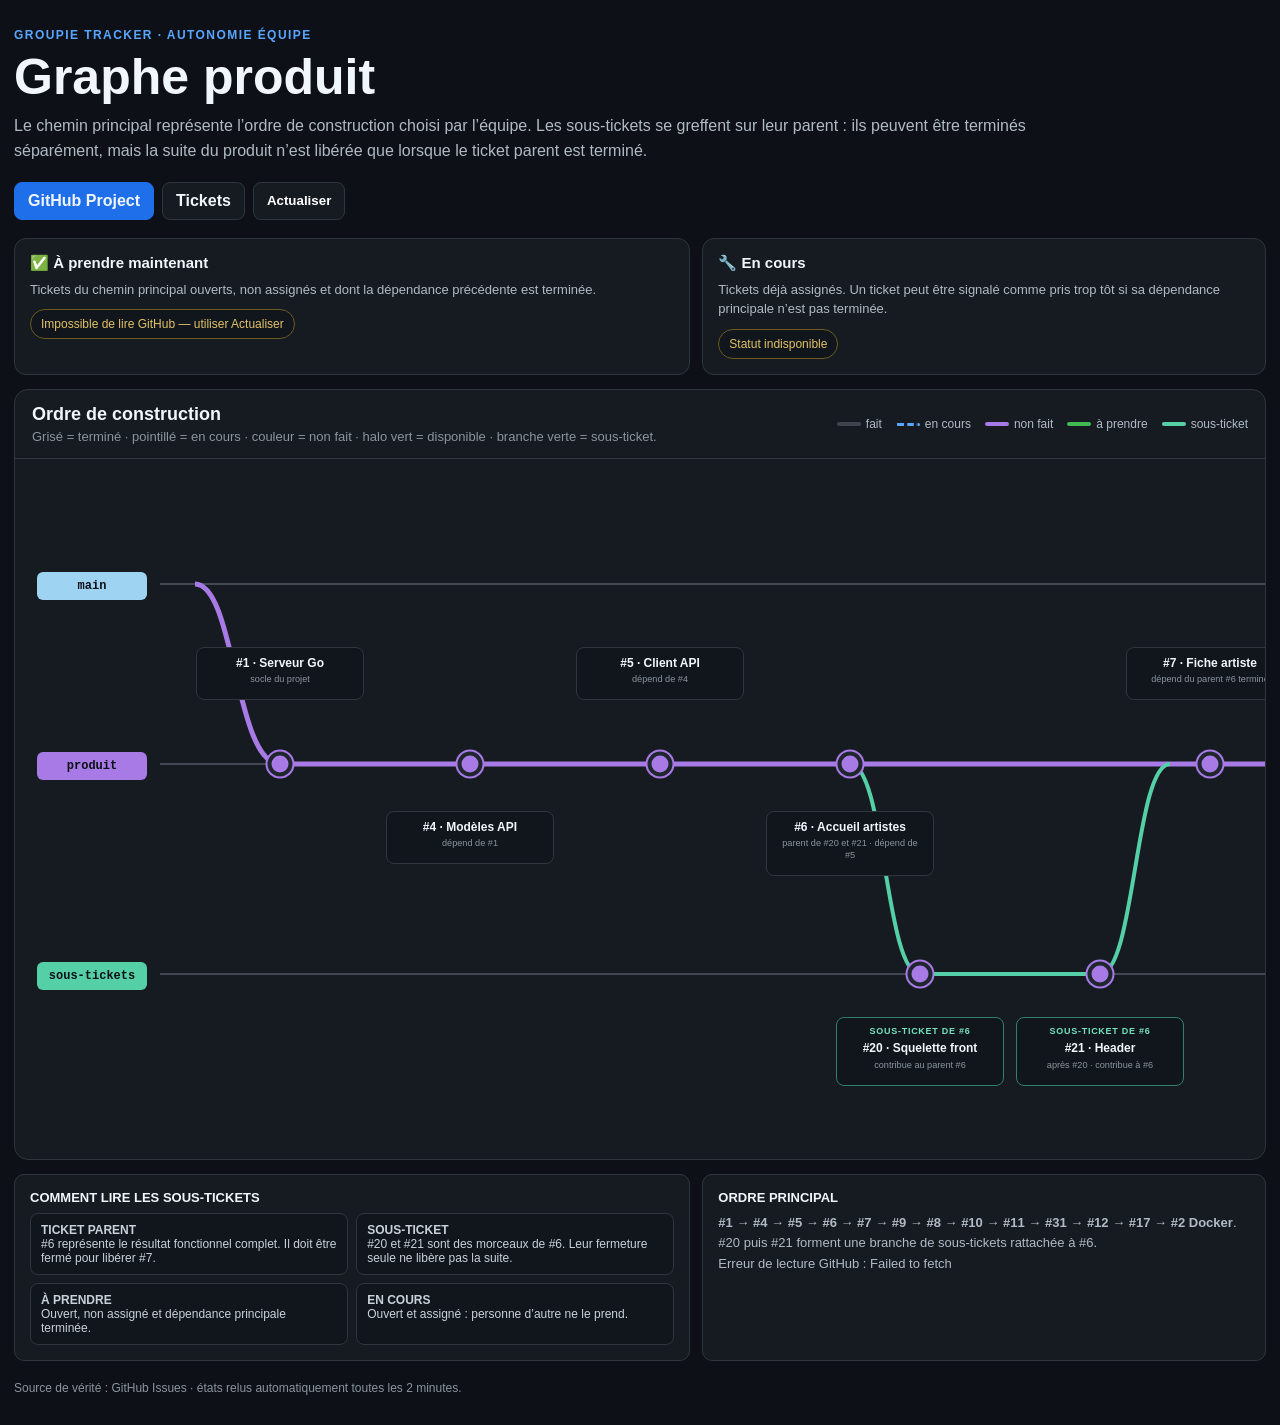
==== commit d24ca945: "docs: clarifier les sous-tickets et la robustesse dans le graphe" ====
--- a/index.html
+++ b/index.html
@@ -6,35 +6,37 @@
 <meta name="color-scheme" content="dark">
 <title>Graphe produit — Groupie Tracker</title>
 <style>
-:root{--bg:#0d1117;--panel:#161b22;--panel2:#11161d;--border:#30363d;--text:#f0f6fc;--muted:#8b949e;--todo:#a77ae6;--progress:#58a6ff;--done:#6e7681;--ready:#3fb950;--blocked:#d29922;--main:#9fd3f2;--feature:#55cfa5}
-*{box-sizing:border-box}body{margin:0;background:var(--bg);color:var(--text);font-family:-apple-system,BlinkMacSystemFont,"Segoe UI",sans-serif}a{color:inherit}header,main,footer{width:min(100% - 28px,1760px);margin:auto}header{padding:28px 0 18px;display:flex;align-items:end;justify-content:space-between;gap:18px;flex-wrap:wrap}.eyebrow{font-size:12px;font-weight:800;letter-spacing:.12em;text-transform:uppercase;color:var(--progress)}h1{margin:6px 0 8px;font-size:clamp(30px,4vw,50px)}.intro{max-width:980px;margin:0;color:#b1bac4;line-height:1.55}.actions{display:flex;gap:8px;flex-wrap:wrap}.btn{display:inline-block;padding:9px 13px;border:1px solid var(--border);border-radius:8px;background:var(--panel);text-decoration:none;font-weight:700}.btn.primary{background:#1f6feb;border-color:#1f6feb}.topgrid{display:grid;grid-template-columns:1.2fr 1fr;gap:12px;margin-bottom:14px}.box{border:1px solid var(--border);border-radius:12px;background:var(--panel);padding:15px}.box h2{font-size:15px;margin:0 0 8px}.box p{margin:0;color:#b1bac4;font-size:13px;line-height:1.5}.now{display:flex;gap:8px;flex-wrap:wrap;margin-top:10px}.chip{display:inline-flex;align-items:center;gap:7px;padding:7px 10px;border-radius:999px;border:1px solid var(--border);background:var(--panel2);font-size:12px;text-decoration:none}.chip.ready{border-color:var(--ready);color:#b8f1c8}.chip.progress{border:2px dashed var(--progress);color:#cfe6ff}.chip.blocked{border-color:#6e5a1f;color:#e3c266}.panel{border:1px solid var(--border);border-radius:14px;background:var(--panel);overflow:hidden}.panel-head{padding:14px 17px;border-bottom:1px solid var(--border);display:flex;gap:14px;justify-content:space-between;flex-wrap:wrap}.panel-head h2{margin:0;font-size:18px}.panel-head p{margin:4px 0 0;color:var(--muted);font-size:13px}.legend{display:flex;gap:14px;align-items:center;flex-wrap:wrap;font-size:12px;color:#b1bac4}.legend i{display:inline-block;width:24px;height:4px;margin-right:5px;vertical-align:middle;border-radius:3px}.scroll{overflow-x:auto}.stage{position:relative;width:3200px;height:690px}.stage svg{position:absolute;inset:0;width:3200px;height:690px}.lane{position:absolute;left:22px;width:110px;padding:7px 9px;border-radius:6px;color:#0d1117;font:800 12px ui-monospace,SFMono-Regular,Consolas,monospace;text-align:center;z-index:4}.lane.main{top:113px;background:var(--main)}.lane.dev{top:293px;background:var(--todo)}.lane.feature{top:493px;background:var(--feature)}.guide{stroke:#59636e;stroke-width:2;fill:none;opacity:.65}.seg{stroke:var(--todo);stroke-width:5;fill:none}.seg.done{stroke:var(--done);opacity:.28}.seg.progress{stroke:var(--progress);stroke-dasharray:12 9}.seg.ready{stroke:var(--todo)}.seg.blocked{stroke:var(--todo);opacity:.7}.node{--c:var(--todo);position:absolute;width:25px;height:25px;border-radius:50%;background:var(--c);border:4px solid #20262d;box-shadow:0 0 0 2px var(--c);transform:translate(-50%,-50%);z-index:5;text-decoration:none}.node.done{--c:var(--done);filter:grayscale(1);opacity:.38}.node.progress{--c:var(--progress);background:var(--bg);border:3px dashed var(--progress);box-shadow:none}.node.ready{--c:var(--todo);box-shadow:0 0 0 3px var(--ready),0 0 18px rgba(63,185,80,.35)}.node.blocked{--c:var(--todo);opacity:.82}.label{position:absolute;z-index:6;transform:translateX(-50%);width:170px;padding:8px 9px;border:1px solid var(--border);border-radius:8px;background:var(--panel2);text-align:center;font-size:11px;line-height:1.3}.label strong{display:block;font-size:12px;margin-bottom:3px}.label small{display:block;color:var(--muted)}.label em{display:block;margin-top:5px;font-style:normal;font-size:10px;font-weight:800}.label.done{filter:grayscale(1);opacity:.42}.label.progress{border:2px dashed var(--progress);color:#d8ecff}.label.ready{border:2px solid var(--ready);box-shadow:0 0 14px rgba(63,185,80,.12)}.label.ready em{color:#7ee787}.label.blocked{border-color:#6e5a1f}.label.blocked em{color:#d2b35c}.above{top:188px}.below{top:352px}.sub{top:550px}.details{display:grid;grid-template-columns:1.2fr 1fr;gap:12px;margin-top:14px}.details article{padding:15px;border:1px solid var(--border);border-radius:10px;background:var(--panel)}.details h3{margin:0 0 8px;font-size:13px;text-transform:uppercase}.details p{margin:0;color:#b1bac4;font-size:13px;line-height:1.6}.deps{display:grid;grid-template-columns:repeat(auto-fit,minmax(220px,1fr));gap:8px}.dep{padding:9px 10px;border:1px solid var(--border);border-radius:8px;background:var(--panel2);font-size:12px;color:#c9d1d9}.statusline{margin-top:8px;color:var(--muted);font-size:11px}footer{padding:20px 0 30px;color:var(--muted);font-size:12px}@media(max-width:900px){.topgrid,.details{grid-template-columns:1fr}}
+:root{--bg:#0d1117;--panel:#161b22;--panel2:#11161d;--border:#30363d;--text:#f0f6fc;--muted:#8b949e;--todo:#a77ae6;--progress:#58a6ff;--done:#6e7681;--ready:#3fb950;--main:#9fd3f2;--feature:#55cfa5}
+*{box-sizing:border-box}body{margin:0;background:var(--bg);color:var(--text);font-family:-apple-system,BlinkMacSystemFont,"Segoe UI",sans-serif}a{color:inherit}header,main,footer{width:min(100% - 28px,1760px);margin:auto}header{padding:28px 0 18px;display:flex;align-items:end;justify-content:space-between;gap:18px;flex-wrap:wrap}.eyebrow{font-size:12px;font-weight:800;letter-spacing:.12em;text-transform:uppercase;color:var(--progress)}h1{margin:6px 0 8px;font-size:clamp(30px,4vw,50px)}.intro{max-width:1040px;margin:0;color:#b1bac4;line-height:1.55}.actions{display:flex;gap:8px;flex-wrap:wrap}.btn{display:inline-block;padding:9px 13px;border:1px solid var(--border);border-radius:8px;background:var(--panel);text-decoration:none;font-weight:700}.btn.primary{background:#1f6feb;border-color:#1f6feb}.topgrid{display:grid;grid-template-columns:1.2fr 1fr;gap:12px;margin-bottom:14px}.box{border:1px solid var(--border);border-radius:12px;background:var(--panel);padding:15px}.box h2{font-size:15px;margin:0 0 8px}.box p{margin:0;color:#b1bac4;font-size:13px;line-height:1.5}.now{display:flex;gap:8px;flex-wrap:wrap;margin-top:10px}.chip{display:inline-flex;align-items:center;gap:7px;padding:7px 10px;border-radius:999px;border:1px solid var(--border);background:var(--panel2);font-size:12px;text-decoration:none}.chip.ready{border-color:var(--ready);color:#b8f1c8}.chip.progress{border:2px dashed var(--progress);color:#cfe6ff}.chip.blocked{border-color:#6e5a1f;color:#e3c266}.panel{border:1px solid var(--border);border-radius:14px;background:var(--panel);overflow:hidden}.panel-head{padding:14px 17px;border-bottom:1px solid var(--border);display:flex;gap:14px;justify-content:space-between;flex-wrap:wrap}.panel-head h2{margin:0;font-size:18px}.panel-head p{margin:4px 0 0;color:var(--muted);font-size:13px}.legend{display:flex;gap:14px;align-items:center;flex-wrap:wrap;font-size:12px;color:#b1bac4}.legend i{display:inline-block;width:24px;height:4px;margin-right:5px;vertical-align:middle;border-radius:3px}.scroll{overflow-x:auto}.stage{position:relative;width:3320px;height:700px}.stage svg{position:absolute;inset:0;width:3320px;height:700px}.lane{position:absolute;left:22px;width:110px;padding:7px 9px;border-radius:6px;color:#0d1117;font:800 12px ui-monospace,SFMono-Regular,Consolas,monospace;text-align:center;z-index:4}.lane.main{top:113px;background:var(--main)}.lane.dev{top:293px;background:var(--todo)}.lane.feature{top:503px;background:var(--feature)}.guide{stroke:#59636e;stroke-width:2;fill:none;opacity:.65}.seg{stroke:var(--todo);stroke-width:5;fill:none}.seg.done{stroke:var(--done);opacity:.28}.seg.progress{stroke:var(--progress);stroke-dasharray:12 9}.seg.blocked{opacity:.7}.subline{stroke:var(--feature);stroke-width:4;fill:none}.node{--c:var(--todo);position:absolute;width:25px;height:25px;border-radius:50%;background:var(--c);border:4px solid #20262d;box-shadow:0 0 0 2px var(--c);transform:translate(-50%,-50%);z-index:5;text-decoration:none}.node.done{--c:var(--done);filter:grayscale(1);opacity:.38}.node.progress{--c:var(--progress);background:var(--bg);border:3px dashed var(--progress);box-shadow:none}.node.ready{--c:var(--todo);box-shadow:0 0 0 3px var(--ready),0 0 18px rgba(63,185,80,.35)}.node.blocked{--c:var(--todo);opacity:.82}.label{position:absolute;z-index:6;transform:translateX(-50%);width:168px;padding:8px 9px;border:1px solid var(--border);border-radius:8px;background:var(--panel2);text-align:center;font-size:11px;line-height:1.3}.label strong{display:block;font-size:12px;margin-bottom:3px}.label small{display:block;color:var(--muted)}.label em{display:block;margin-top:5px;font-style:normal;font-size:10px;font-weight:800}.label.done{filter:grayscale(1);opacity:.42}.label.progress{border:2px dashed var(--progress);color:#d8ecff}.label.ready{border:2px solid var(--ready);box-shadow:0 0 14px rgba(63,185,80,.12)}.label.ready em{color:#7ee787}.label.blocked{border-color:#6e5a1f}.label.blocked em{color:#d2b35c}.subticket{border-color:#2f8068}.subticket b{display:block;margin-bottom:4px;color:#73e3bd;font-size:9px;letter-spacing:.08em}.above{top:188px}.below{top:352px}.sub{top:558px}.details{display:grid;grid-template-columns:1.2fr 1fr;gap:12px;margin-top:14px}.details article{padding:15px;border:1px solid var(--border);border-radius:10px;background:var(--panel)}.details h3{margin:0 0 8px;font-size:13px;text-transform:uppercase}.details p{margin:0;color:#b1bac4;font-size:13px;line-height:1.6}.deps{display:grid;grid-template-columns:repeat(auto-fit,minmax(220px,1fr));gap:8px}.dep{padding:9px 10px;border:1px solid var(--border);border-radius:8px;background:var(--panel2);font-size:12px;color:#c9d1d9}.statusline{margin-top:8px;color:var(--muted);font-size:11px}footer{padding:20px 0 30px;color:var(--muted);font-size:12px}@media(max-width:900px){.topgrid,.details{grid-template-columns:1fr}}
 </style>
 </head>
 <body>
-<header><div><div class="eyebrow">Groupie Tracker · autonomie équipe</div><h1>Graphe produit</h1><p class="intro">Le graphe donne l’ordre réel de construction. Chacun peut voir ce qui est terminé, ce qui est déjà pris, ce qui est bloqué et surtout quel ticket est réellement disponible sans demander au chef d’équipe.</p></div><nav class="actions"><a class="btn primary" href="https://github.com/orgs/groupie-tracker-zone01/projects/1">GitHub Project</a><a class="btn" href="https://github.com/groupie-tracker-zone01/groupie-tracker/issues">Tickets</a><button class="btn" id="refreshBtn" type="button">Actualiser</button></nav></header>
+<header><div><div class="eyebrow">Groupie Tracker · autonomie équipe</div><h1>Graphe produit</h1><p class="intro">Le chemin principal représente l’ordre de construction choisi par l’équipe. Les sous-tickets se greffent sur leur parent : ils peuvent être terminés séparément, mais la suite du produit n’est libérée que lorsque le ticket parent est terminé.</p></div><nav class="actions"><a class="btn primary" href="https://github.com/orgs/groupie-tracker-zone01/projects/1">GitHub Project</a><a class="btn" href="https://github.com/groupie-tracker-zone01/groupie-tracker/issues">Tickets</a><button class="btn" id="refreshBtn" type="button">Actualiser</button></nav></header>
 <main>
-<section class="topgrid"><article class="box"><h2>✅ À prendre maintenant</h2><p>Seulement les tickets non assignés dont toutes les dépendances sont terminées.</p><div class="now" id="readyNow"><span class="chip">Chargement…</span></div></article><article class="box"><h2>🔧 En cours</h2><p>Tickets déjà assignés. S’ils ont été pris avant leurs dépendances, le graphe le signale.</p><div class="now" id="progressNow"><span class="chip">Chargement…</span></div></article></section>
-<section class="panel"><div class="panel-head"><div><h2>Ordre de construction</h2><p>Grisé = terminé · pointillé = en cours · couleur = non fait · halo vert = disponible · 🔒 = bloqué.</p></div><div class="legend"><span><i style="background:var(--done);opacity:.45"></i>fait</span><span><i style="border-top:3px dashed var(--progress);height:0"></i>en cours</span><span><i style="background:var(--todo)"></i>non fait</span><span><i style="background:var(--ready)"></i>à prendre</span></div></div>
-<div class="scroll"><div class="stage"><span class="lane main">main</span><span class="lane dev">develop</span><span class="lane feature">feature</span>
-<svg viewBox="0 0 3200 690" aria-hidden="true"><path class="guide" d="M145 125 H3140"/><path class="guide" d="M145 305 H3140"/><path class="guide" d="M145 505 H3140"/>
-<path class="seg" data-issue="1" d="M180 125 C220 125 220 305 265 305"/><path class="seg" data-issue="4" d="M265 305 H445"/><path class="seg" data-issue="5" d="M445 305 H625"/><path class="seg" data-issue="6" d="M625 305 H805"/><path class="seg" data-issue="20" d="M805 305 C850 305 850 505 895 505"/><path class="seg" data-issue="21" d="M895 505 H1095"/><path class="seg" data-issue="7" d="M1095 505 C1140 505 1140 305 1185 305"/><path class="seg" data-issue="9" d="M1185 305 H1385"/><path class="seg" data-issue="8" d="M1385 305 H1585"/><path class="seg" data-issue="10" d="M1585 305 H1785"/><path class="seg" data-issue="11" d="M1785 305 H1985"/><path class="seg" data-issue="12" d="M1985 305 H2185"/><path class="seg" data-issue="17" d="M2185 305 H2385"/><path class="seg" data-issue="2" d="M2385 305 H2815 C2870 305 2870 125 2925 125 H3110"/></svg>
-<a class="node" data-issue="1" style="left:265px;top:305px" href="https://github.com/groupie-tracker-zone01/groupie-tracker/issues/1"></a><a class="node" data-issue="4" style="left:445px;top:305px" href="https://github.com/groupie-tracker-zone01/groupie-tracker/issues/4"></a><a class="node" data-issue="5" style="left:625px;top:305px" href="https://github.com/groupie-tracker-zone01/groupie-tracker/issues/5"></a><a class="node" data-issue="6" style="left:805px;top:305px" href="https://github.com/groupie-tracker-zone01/groupie-tracker/issues/6"></a><a class="node" data-issue="20" style="left:895px;top:505px" href="https://github.com/groupie-tracker-zone01/groupie-tracker/issues/20"></a><a class="node" data-issue="21" style="left:1095px;top:505px" href="https://github.com/groupie-tracker-zone01/groupie-tracker/issues/21"></a><a class="node" data-issue="7" style="left:1185px;top:305px" href="https://github.com/groupie-tracker-zone01/groupie-tracker/issues/7"></a><a class="node" data-issue="9" style="left:1385px;top:305px" href="https://github.com/groupie-tracker-zone01/groupie-tracker/issues/9"></a><a class="node" data-issue="8" style="left:1585px;top:305px" href="https://github.com/groupie-tracker-zone01/groupie-tracker/issues/8"></a><a class="node" data-issue="10" style="left:1785px;top:305px" href="https://github.com/groupie-tracker-zone01/groupie-tracker/issues/10"></a><a class="node" data-issue="11" style="left:1985px;top:305px" href="https://github.com/groupie-tracker-zone01/groupie-tracker/issues/11"></a><a class="node" data-issue="12" style="left:2185px;top:305px" href="https://github.com/groupie-tracker-zone01/groupie-tracker/issues/12"></a><a class="node" data-issue="17" style="left:2385px;top:305px" href="https://github.com/groupie-tracker-zone01/groupie-tracker/issues/17"></a><a class="node" data-issue="2" style="left:2815px;top:305px" href="https://github.com/groupie-tracker-zone01/groupie-tracker/issues/2"></a>
-<div class="label above" data-issue="1" style="left:265px"><strong>#1 · Serveur Go</strong><small>socle du projet</small><em></em></div><div class="label below" data-issue="4" style="left:445px"><strong>#4 · Modèles API</strong><small>dépend de #1</small><em></em></div><div class="label above" data-issue="5" style="left:625px"><strong>#5 · Client API</strong><small>dépend de #4</small><em></em></div><div class="label below" data-issue="6" style="left:805px"><strong>#6 · Accueil artistes</strong><small>dépend de #5</small><em></em></div><div class="label sub" data-issue="20" style="left:895px"><strong>#20 · Squelette front</strong><small>dépend de #6</small><em></em></div><div class="label sub" data-issue="21" style="left:1095px"><strong>#21 · Header</strong><small>dépend de #20</small><em></em></div><div class="label above" data-issue="7" style="left:1185px"><strong>#7 · Fiche artiste</strong><small>dépend de #21</small><em></em></div><div class="label below" data-issue="9" style="left:1385px"><strong>#9 · Recherche</strong><small>dépend de #7</small><em></em></div><div class="label above" data-issue="8" style="left:1585px"><strong>#8 · Concerts</strong><small>dépend de #9</small><em></em></div><div class="label below" data-issue="10" style="left:1785px"><strong>#10 · Erreurs</strong><small>dépend de #8</small><em></em></div><div class="label above" data-issue="11" style="left:1985px"><strong>#11 · Tests</strong><small>dépend de #10</small><em></em></div><div class="label below" data-issue="12" style="left:2185px"><strong>#12 · Recette finale</strong><small>dépend de #11</small><em></em></div><div class="label above" data-issue="17" style="left:2385px"><strong>#17 · Documentation</strong><small>dépend de #12</small><em></em></div><div class="label below" data-issue="2" style="left:2815px"><strong>#2 · Docker</strong><small>dépend de #17 · dernier ticket</small><em></em></div>
+<section class="topgrid"><article class="box"><h2>✅ À prendre maintenant</h2><p>Tickets du chemin principal ouverts, non assignés et dont la dépendance précédente est terminée.</p><div class="now" id="readyNow"><span class="chip">Chargement…</span></div></article><article class="box"><h2>🔧 En cours</h2><p>Tickets déjà assignés. Un ticket peut être signalé comme pris trop tôt si sa dépendance principale n’est pas terminée.</p><div class="now" id="progressNow"><span class="chip">Chargement…</span></div></article></section>
+<section class="panel"><div class="panel-head"><div><h2>Ordre de construction</h2><p>Grisé = terminé · pointillé = en cours · couleur = non fait · halo vert = disponible · branche verte = sous-ticket.</p></div><div class="legend"><span><i style="background:var(--done);opacity:.45"></i>fait</span><span><i style="border-top:3px dashed var(--progress);height:0"></i>en cours</span><span><i style="background:var(--todo)"></i>non fait</span><span><i style="background:var(--ready)"></i>à prendre</span><span><i style="background:var(--feature)"></i>sous-ticket</span></div></div>
+<div class="scroll"><div class="stage"><span class="lane main">main</span><span class="lane dev">produit</span><span class="lane feature">sous-tickets</span>
+<svg viewBox="0 0 3320 700" aria-hidden="true"><path class="guide" d="M145 125 H3260"/><path class="guide" d="M145 305 H3260"/><path class="guide" d="M145 515 H3260"/>
+<path class="seg" data-issue="1" d="M180 125 C220 125 220 305 265 305"/><path class="seg" data-issue="4" d="M265 305 H455"/><path class="seg" data-issue="5" d="M455 305 H645"/><path class="seg" data-issue="6" d="M645 305 H835"/><path class="seg" data-issue="7" d="M835 305 H1195"/><path class="seg" data-issue="9" d="M1195 305 H1385"/><path class="seg" data-issue="8" d="M1385 305 H1575"/><path class="seg" data-issue="10" d="M1575 305 H1765"/><path class="seg" data-issue="11" d="M1765 305 H1955"/><path class="seg" data-issue="31" d="M1955 305 H2145"/><path class="seg" data-issue="12" d="M2145 305 H2335"/><path class="seg" data-issue="17" d="M2335 305 H2525"/><path class="seg" data-issue="2" d="M2525 305 H2935 C2990 305 2990 125 3045 125 H3240"/>
+<path class="subline" data-issue="20" d="M835 305 C870 305 870 515 905 515"/><path class="subline" data-issue="21" d="M905 515 H1085"/><path class="subline" d="M1085 515 C1120 515 1120 305 1155 305"/></svg>
+<a class="node" data-issue="1" style="left:265px;top:305px" href="https://github.com/groupie-tracker-zone01/groupie-tracker/issues/1"></a><a class="node" data-issue="4" style="left:455px;top:305px" href="https://github.com/groupie-tracker-zone01/groupie-tracker/issues/4"></a><a class="node" data-issue="5" style="left:645px;top:305px" href="https://github.com/groupie-tracker-zone01/groupie-tracker/issues/5"></a><a class="node" data-issue="6" style="left:835px;top:305px" href="https://github.com/groupie-tracker-zone01/groupie-tracker/issues/6"></a><a class="node" data-issue="20" style="left:905px;top:515px" href="https://github.com/groupie-tracker-zone01/groupie-tracker/issues/20"></a><a class="node" data-issue="21" style="left:1085px;top:515px" href="https://github.com/groupie-tracker-zone01/groupie-tracker/issues/21"></a><a class="node" data-issue="7" style="left:1195px;top:305px" href="https://github.com/groupie-tracker-zone01/groupie-tracker/issues/7"></a><a class="node" data-issue="9" style="left:1385px;top:305px" href="https://github.com/groupie-tracker-zone01/groupie-tracker/issues/9"></a><a class="node" data-issue="8" style="left:1575px;top:305px" href="https://github.com/groupie-tracker-zone01/groupie-tracker/issues/8"></a><a class="node" data-issue="10" style="left:1765px;top:305px" href="https://github.com/groupie-tracker-zone01/groupie-tracker/issues/10"></a><a class="node" data-issue="11" style="left:1955px;top:305px" href="https://github.com/groupie-tracker-zone01/groupie-tracker/issues/11"></a><a class="node" data-issue="31" style="left:2145px;top:305px" href="https://github.com/groupie-tracker-zone01/groupie-tracker/issues/31"></a><a class="node" data-issue="12" style="left:2335px;top:305px" href="https://github.com/groupie-tracker-zone01/groupie-tracker/issues/12"></a><a class="node" data-issue="17" style="left:2525px;top:305px" href="https://github.com/groupie-tracker-zone01/groupie-tracker/issues/17"></a><a class="node" data-issue="2" style="left:2935px;top:305px" href="https://github.com/groupie-tracker-zone01/groupie-tracker/issues/2"></a>
+<div class="label above" data-issue="1" style="left:265px"><strong>#1 · Serveur Go</strong><small>socle du projet</small><em></em></div><div class="label below" data-issue="4" style="left:455px"><strong>#4 · Modèles API</strong><small>dépend de #1</small><em></em></div><div class="label above" data-issue="5" style="left:645px"><strong>#5 · Client API</strong><small>dépend de #4</small><em></em></div><div class="label below" data-issue="6" style="left:835px"><strong>#6 · Accueil artistes</strong><small>parent de #20 et #21 · dépend de #5</small><em></em></div><div class="label sub subticket" data-issue="20" style="left:905px"><b>SOUS-TICKET DE #6</b><strong>#20 · Squelette front</strong><small>contribue au parent #6</small><em></em></div><div class="label sub subticket" data-issue="21" style="left:1085px"><b>SOUS-TICKET DE #6</b><strong>#21 · Header</strong><small>après #20 · contribue à #6</small><em></em></div><div class="label above" data-issue="7" style="left:1195px"><strong>#7 · Fiche artiste</strong><small>dépend du parent #6 terminé</small><em></em></div><div class="label below" data-issue="9" style="left:1385px"><strong>#9 · Recherche</strong><small>dépend de #7</small><em></em></div><div class="label above" data-issue="8" style="left:1575px"><strong>#8 · Concerts</strong><small>dépend de #9</small><em></em></div><div class="label below" data-issue="10" style="left:1765px"><strong>#10 · Erreurs</strong><small>dépend de #8</small><em></em></div><div class="label above" data-issue="11" style="left:1955px"><strong>#11 · Tests unitaires</strong><small>dépend de #10</small><em></em></div><div class="label below" data-issue="31" style="left:2145px"><strong>#31 · Robustesse</strong><small>concurrence · freeze · charge · dépend de #11</small><em></em></div><div class="label above" data-issue="12" style="left:2335px"><strong>#12 · Recette finale</strong><small>dépend de #31</small><em></em></div><div class="label below" data-issue="17" style="left:2525px"><strong>#17 · Documentation</strong><small>dépend de #12</small><em></em></div><div class="label above" data-issue="2" style="left:2935px"><strong>#2 · Docker</strong><small>dépend de #17 · dernier ticket</small><em></em></div>
 </div></div></section>
-<section class="details"><article><h3>Règle pour prendre un ticket</h3><div class="deps"><div class="dep"><b>À PRENDRE</b><br>Ouvert, non assigné et toutes ses dépendances sont fermées.</div><div class="dep"><b>EN COURS</b><br>Ouvert et assigné : personne d’autre ne le prend.</div><div class="dep"><b>BLOQUÉ</b><br>Ouvert mais une dépendance n’est pas terminée : attendre.</div><div class="dep"><b>TERMINÉ</b><br>Issue fermée : grisée et on avance au ticket suivant.</div></div></article><article><h3>Ordre de référence</h3><p><b>#1 → #4 → #5 → #6 → #20 → #21 → #7 → #9 → #8 → #10 → #11 → #12 → #17 → #2 Docker</b>.</p><p class="statusline" id="lastUpdate">Chargement de GitHub…</p></article></section>
-</main><footer>Source de vérité : GitHub Issues · une seule requête de statut toutes les 2 minutes pour rester fiable sur GitHub Pages.</footer>
+<section class="details"><article><h3>Comment lire les sous-tickets</h3><div class="deps"><div class="dep"><b>TICKET PARENT</b><br>#6 représente le résultat fonctionnel complet. Il doit être fermé pour libérer #7.</div><div class="dep"><b>SOUS-TICKET</b><br>#20 et #21 sont des morceaux de #6. Leur fermeture seule ne libère pas la suite.</div><div class="dep"><b>À PRENDRE</b><br>Ouvert, non assigné et dépendance principale terminée.</div><div class="dep"><b>EN COURS</b><br>Ouvert et assigné : personne d’autre ne le prend.</div></div></article><article><h3>Ordre principal</h3><p><b>#1 → #4 → #5 → #6 → #7 → #9 → #8 → #10 → #11 → #31 → #12 → #17 → #2 Docker</b>.</p><p>#20 puis #21 forment une branche de sous-tickets rattachée à #6.</p><p class="statusline" id="lastUpdate">Chargement de GitHub…</p></article></section>
+</main><footer>Source de vérité : GitHub Issues · états relus automatiquement toutes les 2 minutes.</footer>
 <script>
 const api='https://api.github.com/repos/groupie-tracker-zone01/groupie-tracker';
-const tracked=[1,4,5,6,20,21,7,9,8,10,11,12,17,2];
-const deps={1:[],4:[1],5:[4],6:[5],20:[6],21:[20],7:[21],9:[7],8:[9],10:[8],11:[10],12:[11],17:[12],2:[17]};
-const titles={1:'Serveur Go',4:'Modèles API',5:'Client API',6:'Accueil artistes',20:'Squelette front',21:'Header',7:'Fiche artiste',9:'Recherche',8:'Concerts',10:'Erreurs',11:'Tests',12:'Recette finale',17:'Documentation',2:'Docker'};
+const tracked=[1,4,5,6,20,21,7,9,8,10,11,31,12,17,2];
+const mainOrder=[1,4,5,6,7,9,8,10,11,31,12,17,2];
+const deps={1:[],4:[1],5:[4],6:[5],20:[],21:[20],7:[6],9:[7],8:[9],10:[8],11:[10],31:[11],12:[31],17:[12],2:[17]};
+const titles={1:'Serveur Go',4:'Modèles API',5:'Client API',6:'Accueil artistes',20:'Squelette front',21:'Header',7:'Fiche artiste',9:'Recherche',8:'Concerts',10:'Erreurs',11:'Tests unitaires',31:'Robustesse serveur',12:'Recette finale',17:'Documentation',2:'Docker'};
 async function getIssues(){const r=await fetch(api+'/issues?state=all&per_page=100',{headers:{Accept:'application/vnd.github+json'},cache:'no-store'});if(!r.ok)throw new Error('GitHub '+r.status);return (await r.json()).filter(i=>!i.pull_request&&tracked.includes(i.number))}
 function clearClasses(el){el.classList.remove('done','progress','ready','blocked')}
-function blockers(n,map){return deps[n].filter(d=>map.get(d)?.state!=='closed')}
-function classify(issue,map){if(issue.state==='closed')return'done';if(issue.assignees?.length)return'progress';return blockers(issue.number,map).length===0?'ready':'blocked'}
-function paint(issue,map){const state=classify(issue,map),b=blockers(issue.number,map);document.querySelectorAll(`[data-issue="${issue.number}"]`).forEach(el=>{clearClasses(el);el.classList.add(state)});const label=document.querySelector(`.label[data-issue="${issue.number}"]`);if(label){const em=label.querySelector('em');if(state==='done')em.textContent='TERMINÉ';else if(state==='progress')em.textContent=`EN COURS · ${issue.assignees.map(a=>a.login).join(', ')}${b.length?' · attend #'+b.join(', #'):''}`;else if(state==='ready')em.textContent='✅ À PRENDRE';else em.textContent='🔒 BLOQUÉ par #'+b.join(', #')}}
+function blockers(n,map){return (deps[n]||[]).filter(d=>map.get(d)?.state!=='closed')}
+function classify(issue,map){if(issue.state==='closed')return'done';if(issue.assignees?.length)return'progress';if(!mainOrder.includes(issue.number))return'blocked';return blockers(issue.number,map).length===0?'ready':'blocked'}
+function paint(issue,map){const state=classify(issue,map),b=blockers(issue.number,map);document.querySelectorAll(`[data-issue="${issue.number}"]`).forEach(el=>{clearClasses(el);el.classList.add(state)});const label=document.querySelector(`.label[data-issue="${issue.number}"]`);if(!label)return;const em=label.querySelector('em');if(state==='done')em.textContent='TERMINÉ';else if(state==='progress')em.textContent=`EN COURS · ${issue.assignees.map(a=>a.login).join(', ')}${b.length?' · attend #'+b.join(', #'):''}`;else if(state==='ready')em.textContent='✅ À PRENDRE';else if(mainOrder.includes(issue.number))em.textContent='🔒 BLOQUÉ par #'+b.join(', #');else em.textContent='SOUS-TICKET'}
 function chip(issue,state,map){const a=document.createElement('a');a.className='chip '+state;a.href=issue.html_url;a.textContent=`#${issue.number} · ${titles[issue.number]}`;const b=blockers(issue.number,map);if(state==='progress'&&b.length)a.textContent+=` · attend #${b.join(', #')}`;return a}
-async function refresh(){const ready=document.getElementById('readyNow'),progress=document.getElementById('progressNow');try{const list=await getIssues(),map=new Map(list.map(i=>[i.number,i]));list.forEach(i=>paint(i,map));const r=list.filter(i=>classify(i,map)==='ready').sort((a,b)=>tracked.indexOf(a.number)-tracked.indexOf(b.number));const p=list.filter(i=>classify(i,map)==='progress').sort((a,b)=>tracked.indexOf(a.number)-tracked.indexOf(b.number));ready.replaceChildren(...(r.length?r.map(i=>chip(i,'ready',map)):[Object.assign(document.createElement('span'),{className:'chip blocked',textContent:'Aucun ticket libre pour le moment'})]));progress.replaceChildren(...(p.length?p.map(i=>chip(i,'progress',map)):[Object.assign(document.createElement('span'),{className:'chip',textContent:'Aucun ticket en cours'})]));document.getElementById('lastUpdate').textContent='Dernière mise à jour : '+new Date().toLocaleTimeString('fr-FR')+' · prochaine vérification automatique dans 2 min.'}catch(e){ready.innerHTML='<span class="chip blocked">Impossible de lire GitHub — utiliser Actualiser</span>';progress.innerHTML='<span class="chip blocked">Statut indisponible</span>';document.getElementById('lastUpdate').textContent='Erreur de lecture GitHub : '+e.message}}
+async function refresh(){const ready=document.getElementById('readyNow'),progress=document.getElementById('progressNow');try{const list=await getIssues(),map=new Map(list.map(i=>[i.number,i]));list.forEach(i=>paint(i,map));const r=list.filter(i=>mainOrder.includes(i.number)&&classify(i,map)==='ready').sort((a,b)=>mainOrder.indexOf(a.number)-mainOrder.indexOf(b.number));const p=list.filter(i=>classify(i,map)==='progress').sort((a,b)=>tracked.indexOf(a.number)-tracked.indexOf(b.number));ready.replaceChildren(...(r.length?r.map(i=>chip(i,'ready',map)):[Object.assign(document.createElement('span'),{className:'chip blocked',textContent:'Aucun ticket principal libre pour le moment'})]));progress.replaceChildren(...(p.length?p.map(i=>chip(i,'progress',map)):[Object.assign(document.createElement('span'),{className:'chip',textContent:'Aucun ticket en cours'})]));document.getElementById('lastUpdate').textContent='Dernière mise à jour : '+new Date().toLocaleTimeString('fr-FR')+' · prochaine vérification automatique dans 2 min.'}catch(e){ready.innerHTML='<span class="chip blocked">Impossible de lire GitHub — utiliser Actualiser</span>';progress.innerHTML='<span class="chip blocked">Statut indisponible</span>';document.getElementById('lastUpdate').textContent='Erreur de lecture GitHub : '+e.message}}
 document.getElementById('refreshBtn').addEventListener('click',refresh);refresh();setInterval(refresh,120000);
 </script>
 </body></html>
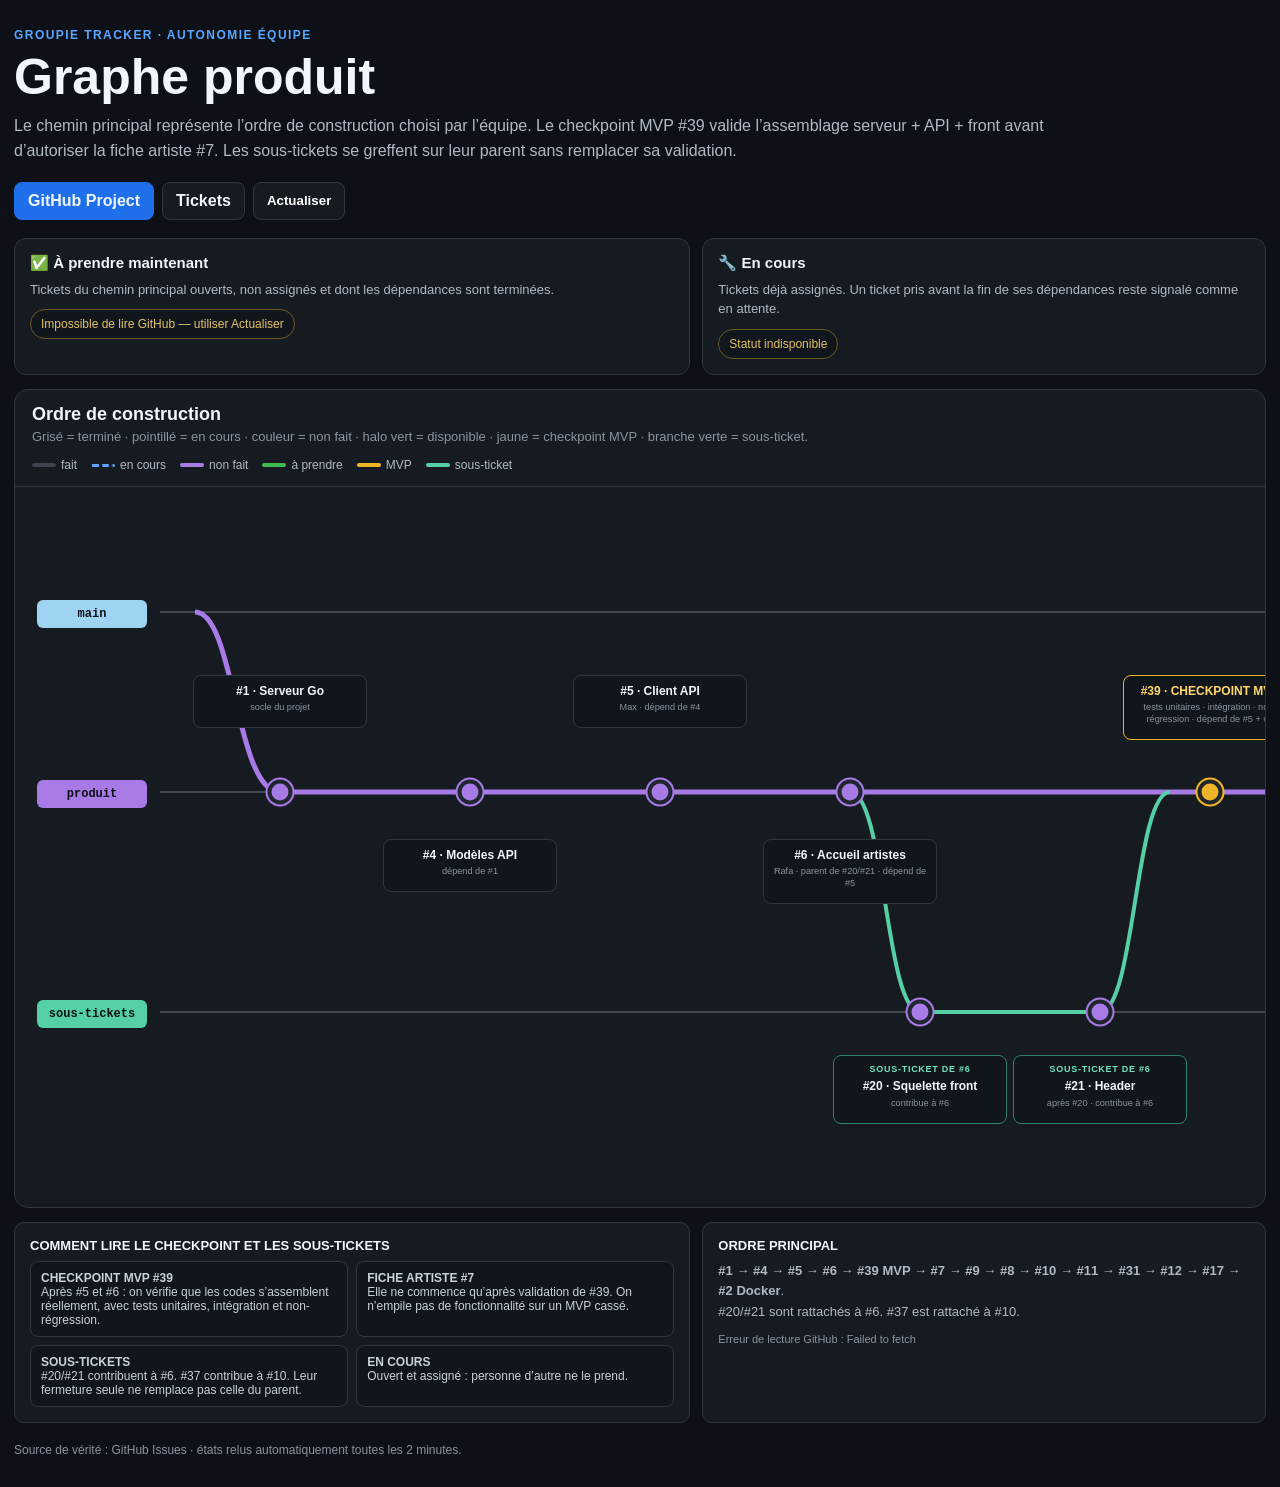
==== commit 39c109cf: "docs: ajouter le checkpoint MVP #39 au graphe produit" ====
--- a/index.html
+++ b/index.html
@@ -6,30 +6,31 @@
 <meta name="color-scheme" content="dark">
 <title>Graphe produit — Groupie Tracker</title>
 <style>
-:root{--bg:#0d1117;--panel:#161b22;--panel2:#11161d;--border:#30363d;--text:#f0f6fc;--muted:#8b949e;--todo:#a77ae6;--progress:#58a6ff;--done:#6e7681;--ready:#3fb950;--main:#9fd3f2;--feature:#55cfa5}
-*{box-sizing:border-box}body{margin:0;background:var(--bg);color:var(--text);font-family:-apple-system,BlinkMacSystemFont,"Segoe UI",sans-serif}a{color:inherit}header,main,footer{width:min(100% - 28px,1760px);margin:auto}header{padding:28px 0 18px;display:flex;align-items:end;justify-content:space-between;gap:18px;flex-wrap:wrap}.eyebrow{font-size:12px;font-weight:800;letter-spacing:.12em;text-transform:uppercase;color:var(--progress)}h1{margin:6px 0 8px;font-size:clamp(30px,4vw,50px)}.intro{max-width:1040px;margin:0;color:#b1bac4;line-height:1.55}.actions{display:flex;gap:8px;flex-wrap:wrap}.btn{display:inline-block;padding:9px 13px;border:1px solid var(--border);border-radius:8px;background:var(--panel);text-decoration:none;font-weight:700}.btn.primary{background:#1f6feb;border-color:#1f6feb}.topgrid{display:grid;grid-template-columns:1.2fr 1fr;gap:12px;margin-bottom:14px}.box{border:1px solid var(--border);border-radius:12px;background:var(--panel);padding:15px}.box h2{font-size:15px;margin:0 0 8px}.box p{margin:0;color:#b1bac4;font-size:13px;line-height:1.5}.now{display:flex;gap:8px;flex-wrap:wrap;margin-top:10px}.chip{display:inline-flex;align-items:center;gap:7px;padding:7px 10px;border-radius:999px;border:1px solid var(--border);background:var(--panel2);font-size:12px;text-decoration:none}.chip.ready{border-color:var(--ready);color:#b8f1c8}.chip.progress{border:2px dashed var(--progress);color:#cfe6ff}.chip.blocked{border-color:#6e5a1f;color:#e3c266}.panel{border:1px solid var(--border);border-radius:14px;background:var(--panel);overflow:hidden}.panel-head{padding:14px 17px;border-bottom:1px solid var(--border);display:flex;gap:14px;justify-content:space-between;flex-wrap:wrap}.panel-head h2{margin:0;font-size:18px}.panel-head p{margin:4px 0 0;color:var(--muted);font-size:13px}.legend{display:flex;gap:14px;align-items:center;flex-wrap:wrap;font-size:12px;color:#b1bac4}.legend i{display:inline-block;width:24px;height:4px;margin-right:5px;vertical-align:middle;border-radius:3px}.scroll{overflow-x:auto}.stage{position:relative;width:3320px;height:700px}.stage svg{position:absolute;inset:0;width:3320px;height:700px}.lane{position:absolute;left:22px;width:110px;padding:7px 9px;border-radius:6px;color:#0d1117;font:800 12px ui-monospace,SFMono-Regular,Consolas,monospace;text-align:center;z-index:4}.lane.main{top:113px;background:var(--main)}.lane.dev{top:293px;background:var(--todo)}.lane.feature{top:503px;background:var(--feature)}.guide{stroke:#59636e;stroke-width:2;fill:none;opacity:.65}.seg{stroke:var(--todo);stroke-width:5;fill:none}.seg.done{stroke:var(--done);opacity:.28}.seg.progress{stroke:var(--progress);stroke-dasharray:12 9}.seg.blocked{opacity:.7}.subline{stroke:var(--feature);stroke-width:4;fill:none}.node{--c:var(--todo);position:absolute;width:25px;height:25px;border-radius:50%;background:var(--c);border:4px solid #20262d;box-shadow:0 0 0 2px var(--c);transform:translate(-50%,-50%);z-index:5;text-decoration:none}.node.done{--c:var(--done);filter:grayscale(1);opacity:.38}.node.progress{--c:var(--progress);background:var(--bg);border:3px dashed var(--progress);box-shadow:none}.node.ready{--c:var(--todo);box-shadow:0 0 0 3px var(--ready),0 0 18px rgba(63,185,80,.35)}.node.blocked{--c:var(--todo);opacity:.82}.label{position:absolute;z-index:6;transform:translateX(-50%);width:168px;padding:8px 9px;border:1px solid var(--border);border-radius:8px;background:var(--panel2);text-align:center;font-size:11px;line-height:1.3}.label strong{display:block;font-size:12px;margin-bottom:3px}.label small{display:block;color:var(--muted)}.label em{display:block;margin-top:5px;font-style:normal;font-size:10px;font-weight:800}.label.done{filter:grayscale(1);opacity:.42}.label.progress{border:2px dashed var(--progress);color:#d8ecff}.label.ready{border:2px solid var(--ready);box-shadow:0 0 14px rgba(63,185,80,.12)}.label.ready em{color:#7ee787}.label.blocked{border-color:#6e5a1f}.label.blocked em{color:#d2b35c}.subticket{border-color:#2f8068}.subticket b{display:block;margin-bottom:4px;color:#73e3bd;font-size:9px;letter-spacing:.08em}.above{top:188px}.below{top:352px}.sub{top:558px}.details{display:grid;grid-template-columns:1.2fr 1fr;gap:12px;margin-top:14px}.details article{padding:15px;border:1px solid var(--border);border-radius:10px;background:var(--panel)}.details h3{margin:0 0 8px;font-size:13px;text-transform:uppercase}.details p{margin:0;color:#b1bac4;font-size:13px;line-height:1.6}.deps{display:grid;grid-template-columns:repeat(auto-fit,minmax(220px,1fr));gap:8px}.dep{padding:9px 10px;border:1px solid var(--border);border-radius:8px;background:var(--panel2);font-size:12px;color:#c9d1d9}.statusline{margin-top:8px;color:var(--muted);font-size:11px}footer{padding:20px 0 30px;color:var(--muted);font-size:12px}@media(max-width:900px){.topgrid,.details{grid-template-columns:1fr}}
+:root{--bg:#0d1117;--panel:#161b22;--panel2:#11161d;--border:#30363d;--text:#f0f6fc;--muted:#8b949e;--todo:#a77ae6;--progress:#58a6ff;--done:#6e7681;--ready:#3fb950;--main:#9fd3f2;--feature:#55cfa5;--mvp:#f0b429}
+*{box-sizing:border-box}body{margin:0;background:var(--bg);color:var(--text);font-family:-apple-system,BlinkMacSystemFont,"Segoe UI",sans-serif}a{color:inherit}header,main,footer{width:min(100% - 28px,1760px);margin:auto}header{padding:28px 0 18px;display:flex;align-items:end;justify-content:space-between;gap:18px;flex-wrap:wrap}.eyebrow{font-size:12px;font-weight:800;letter-spacing:.12em;text-transform:uppercase;color:var(--progress)}h1{margin:6px 0 8px;font-size:clamp(30px,4vw,50px)}.intro{max-width:1100px;margin:0;color:#b1bac4;line-height:1.55}.actions{display:flex;gap:8px;flex-wrap:wrap}.btn{display:inline-block;padding:9px 13px;border:1px solid var(--border);border-radius:8px;background:var(--panel);text-decoration:none;font-weight:700}.btn.primary{background:#1f6feb;border-color:#1f6feb}.topgrid{display:grid;grid-template-columns:1.2fr 1fr;gap:12px;margin-bottom:14px}.box{border:1px solid var(--border);border-radius:12px;background:var(--panel);padding:15px}.box h2{font-size:15px;margin:0 0 8px}.box p{margin:0;color:#b1bac4;font-size:13px;line-height:1.5}.now{display:flex;gap:8px;flex-wrap:wrap;margin-top:10px}.chip{display:inline-flex;align-items:center;gap:7px;padding:7px 10px;border-radius:999px;border:1px solid var(--border);background:var(--panel2);font-size:12px;text-decoration:none}.chip.ready{border-color:var(--ready);color:#b8f1c8}.chip.progress{border:2px dashed var(--progress);color:#cfe6ff}.chip.blocked{border-color:#6e5a1f;color:#e3c266}.panel{border:1px solid var(--border);border-radius:14px;background:var(--panel);overflow:hidden}.panel-head{padding:14px 17px;border-bottom:1px solid var(--border);display:flex;gap:14px;justify-content:space-between;flex-wrap:wrap}.panel-head h2{margin:0;font-size:18px}.panel-head p{margin:4px 0 0;color:var(--muted);font-size:13px}.legend{display:flex;gap:14px;align-items:center;flex-wrap:wrap;font-size:12px;color:#b1bac4}.legend i{display:inline-block;width:24px;height:4px;margin-right:5px;vertical-align:middle;border-radius:3px}.scroll{overflow-x:auto}.stage{position:relative;width:3560px;height:720px}.stage svg{position:absolute;inset:0;width:3560px;height:720px}.lane{position:absolute;left:22px;width:110px;padding:7px 9px;border-radius:6px;color:#0d1117;font:800 12px ui-monospace,SFMono-Regular,Consolas,monospace;text-align:center;z-index:4}.lane.main{top:113px;background:var(--main)}.lane.dev{top:293px;background:var(--todo)}.lane.feature{top:513px;background:var(--feature)}.guide{stroke:#59636e;stroke-width:2;fill:none;opacity:.65}.seg{stroke:var(--todo);stroke-width:5;fill:none}.seg.done{stroke:var(--done);opacity:.28}.seg.progress{stroke:var(--progress);stroke-dasharray:12 9}.seg.blocked{opacity:.7}.subline{stroke:var(--feature);stroke-width:4;fill:none}.node{--c:var(--todo);position:absolute;width:25px;height:25px;border-radius:50%;background:var(--c);border:4px solid #20262d;box-shadow:0 0 0 2px var(--c);transform:translate(-50%,-50%);z-index:5;text-decoration:none}.node.done{--c:var(--done);filter:grayscale(1);opacity:.38}.node.progress{--c:var(--progress);background:var(--bg);border:3px dashed var(--progress);box-shadow:none}.node.ready{--c:var(--todo);box-shadow:0 0 0 3px var(--ready),0 0 18px rgba(63,185,80,.35)}.node.blocked{--c:var(--todo);opacity:.82}.node.mvp{--c:var(--mvp)}.label{position:absolute;z-index:6;transform:translateX(-50%);width:174px;padding:8px 9px;border:1px solid var(--border);border-radius:8px;background:var(--panel2);text-align:center;font-size:11px;line-height:1.3}.label strong{display:block;font-size:12px;margin-bottom:3px}.label small{display:block;color:var(--muted)}.label em{display:block;margin-top:5px;font-style:normal;font-size:10px;font-weight:800}.label.done{filter:grayscale(1);opacity:.42}.label.progress{border:2px dashed var(--progress);color:#d8ecff}.label.ready{border:2px solid var(--ready);box-shadow:0 0 14px rgba(63,185,80,.12)}.label.ready em{color:#7ee787}.label.blocked{border-color:#6e5a1f}.label.blocked em{color:#d2b35c}.label.mvp{border-color:var(--mvp)}.label.mvp strong{color:#ffd76a}.subticket{border-color:#2f8068}.subticket b{display:block;margin-bottom:4px;color:#73e3bd;font-size:9px;letter-spacing:.08em}.above{top:188px}.below{top:352px}.sub{top:568px}.details{display:grid;grid-template-columns:1.2fr 1fr;gap:12px;margin-top:14px}.details article{padding:15px;border:1px solid var(--border);border-radius:10px;background:var(--panel)}.details h3{margin:0 0 8px;font-size:13px;text-transform:uppercase}.details p{margin:0;color:#b1bac4;font-size:13px;line-height:1.6}.deps{display:grid;grid-template-columns:repeat(auto-fit,minmax(220px,1fr));gap:8px}.dep{padding:9px 10px;border:1px solid var(--border);border-radius:8px;background:var(--panel2);font-size:12px;color:#c9d1d9}.statusline{margin-top:8px!important;color:var(--muted)!important;font-size:11px!important}footer{padding:20px 0 30px;color:var(--muted);font-size:12px}@media(max-width:900px){.topgrid,.details{grid-template-columns:1fr}}
 </style>
 </head>
 <body>
-<header><div><div class="eyebrow">Groupie Tracker · autonomie équipe</div><h1>Graphe produit</h1><p class="intro">Le chemin principal représente l’ordre de construction choisi par l’équipe. Les sous-tickets se greffent sur leur parent : ils peuvent être terminés séparément, mais la suite du produit n’est libérée que lorsque le ticket parent est terminé.</p></div><nav class="actions"><a class="btn primary" href="https://github.com/orgs/groupie-tracker-zone01/projects/1">GitHub Project</a><a class="btn" href="https://github.com/groupie-tracker-zone01/groupie-tracker/issues">Tickets</a><button class="btn" id="refreshBtn" type="button">Actualiser</button></nav></header>
+<header><div><div class="eyebrow">Groupie Tracker · autonomie équipe</div><h1>Graphe produit</h1><p class="intro">Le chemin principal représente l’ordre de construction choisi par l’équipe. Le checkpoint MVP #39 valide l’assemblage serveur + API + front avant d’autoriser la fiche artiste #7. Les sous-tickets se greffent sur leur parent sans remplacer sa validation.</p></div><nav class="actions"><a class="btn primary" href="https://github.com/orgs/groupie-tracker-zone01/projects/1">GitHub Project</a><a class="btn" href="https://github.com/groupie-tracker-zone01/groupie-tracker/issues">Tickets</a><button class="btn" id="refreshBtn" type="button">Actualiser</button></nav></header>
 <main>
-<section class="topgrid"><article class="box"><h2>✅ À prendre maintenant</h2><p>Tickets du chemin principal ouverts, non assignés et dont la dépendance précédente est terminée.</p><div class="now" id="readyNow"><span class="chip">Chargement…</span></div></article><article class="box"><h2>🔧 En cours</h2><p>Tickets déjà assignés. Un ticket peut être signalé comme pris trop tôt si sa dépendance principale n’est pas terminée.</p><div class="now" id="progressNow"><span class="chip">Chargement…</span></div></article></section>
-<section class="panel"><div class="panel-head"><div><h2>Ordre de construction</h2><p>Grisé = terminé · pointillé = en cours · couleur = non fait · halo vert = disponible · branche verte = sous-ticket.</p></div><div class="legend"><span><i style="background:var(--done);opacity:.45"></i>fait</span><span><i style="border-top:3px dashed var(--progress);height:0"></i>en cours</span><span><i style="background:var(--todo)"></i>non fait</span><span><i style="background:var(--ready)"></i>à prendre</span><span><i style="background:var(--feature)"></i>sous-ticket</span></div></div>
+<section class="topgrid"><article class="box"><h2>✅ À prendre maintenant</h2><p>Tickets du chemin principal ouverts, non assignés et dont les dépendances sont terminées.</p><div class="now" id="readyNow"><span class="chip">Chargement…</span></div></article><article class="box"><h2>🔧 En cours</h2><p>Tickets déjà assignés. Un ticket pris avant la fin de ses dépendances reste signalé comme en attente.</p><div class="now" id="progressNow"><span class="chip">Chargement…</span></div></article></section>
+<section class="panel"><div class="panel-head"><div><h2>Ordre de construction</h2><p>Grisé = terminé · pointillé = en cours · couleur = non fait · halo vert = disponible · jaune = checkpoint MVP · branche verte = sous-ticket.</p></div><div class="legend"><span><i style="background:var(--done);opacity:.45"></i>fait</span><span><i style="border-top:3px dashed var(--progress);height:0"></i>en cours</span><span><i style="background:var(--todo)"></i>non fait</span><span><i style="background:var(--ready)"></i>à prendre</span><span><i style="background:var(--mvp)"></i>MVP</span><span><i style="background:var(--feature)"></i>sous-ticket</span></div></div>
 <div class="scroll"><div class="stage"><span class="lane main">main</span><span class="lane dev">produit</span><span class="lane feature">sous-tickets</span>
-<svg viewBox="0 0 3320 700" aria-hidden="true"><path class="guide" d="M145 125 H3260"/><path class="guide" d="M145 305 H3260"/><path class="guide" d="M145 515 H3260"/>
-<path class="seg" data-issue="1" d="M180 125 C220 125 220 305 265 305"/><path class="seg" data-issue="4" d="M265 305 H455"/><path class="seg" data-issue="5" d="M455 305 H645"/><path class="seg" data-issue="6" d="M645 305 H835"/><path class="seg" data-issue="7" d="M835 305 H1195"/><path class="seg" data-issue="9" d="M1195 305 H1385"/><path class="seg" data-issue="8" d="M1385 305 H1575"/><path class="seg" data-issue="10" d="M1575 305 H1765"/><path class="seg" data-issue="11" d="M1765 305 H1955"/><path class="seg" data-issue="31" d="M1955 305 H2145"/><path class="seg" data-issue="12" d="M2145 305 H2335"/><path class="seg" data-issue="17" d="M2335 305 H2525"/><path class="seg" data-issue="2" d="M2525 305 H2935 C2990 305 2990 125 3045 125 H3240"/>
-<path class="subline" data-issue="20" d="M835 305 C870 305 870 515 905 515"/><path class="subline" data-issue="21" d="M905 515 H1085"/><path class="subline" d="M1085 515 C1120 515 1120 305 1155 305"/></svg>
-<a class="node" data-issue="1" style="left:265px;top:305px" href="https://github.com/groupie-tracker-zone01/groupie-tracker/issues/1"></a><a class="node" data-issue="4" style="left:455px;top:305px" href="https://github.com/groupie-tracker-zone01/groupie-tracker/issues/4"></a><a class="node" data-issue="5" style="left:645px;top:305px" href="https://github.com/groupie-tracker-zone01/groupie-tracker/issues/5"></a><a class="node" data-issue="6" style="left:835px;top:305px" href="https://github.com/groupie-tracker-zone01/groupie-tracker/issues/6"></a><a class="node" data-issue="20" style="left:905px;top:515px" href="https://github.com/groupie-tracker-zone01/groupie-tracker/issues/20"></a><a class="node" data-issue="21" style="left:1085px;top:515px" href="https://github.com/groupie-tracker-zone01/groupie-tracker/issues/21"></a><a class="node" data-issue="7" style="left:1195px;top:305px" href="https://github.com/groupie-tracker-zone01/groupie-tracker/issues/7"></a><a class="node" data-issue="9" style="left:1385px;top:305px" href="https://github.com/groupie-tracker-zone01/groupie-tracker/issues/9"></a><a class="node" data-issue="8" style="left:1575px;top:305px" href="https://github.com/groupie-tracker-zone01/groupie-tracker/issues/8"></a><a class="node" data-issue="10" style="left:1765px;top:305px" href="https://github.com/groupie-tracker-zone01/groupie-tracker/issues/10"></a><a class="node" data-issue="11" style="left:1955px;top:305px" href="https://github.com/groupie-tracker-zone01/groupie-tracker/issues/11"></a><a class="node" data-issue="31" style="left:2145px;top:305px" href="https://github.com/groupie-tracker-zone01/groupie-tracker/issues/31"></a><a class="node" data-issue="12" style="left:2335px;top:305px" href="https://github.com/groupie-tracker-zone01/groupie-tracker/issues/12"></a><a class="node" data-issue="17" style="left:2525px;top:305px" href="https://github.com/groupie-tracker-zone01/groupie-tracker/issues/17"></a><a class="node" data-issue="2" style="left:2935px;top:305px" href="https://github.com/groupie-tracker-zone01/groupie-tracker/issues/2"></a>
-<div class="label above" data-issue="1" style="left:265px"><strong>#1 · Serveur Go</strong><small>socle du projet</small><em></em></div><div class="label below" data-issue="4" style="left:455px"><strong>#4 · Modèles API</strong><small>dépend de #1</small><em></em></div><div class="label above" data-issue="5" style="left:645px"><strong>#5 · Client API</strong><small>dépend de #4</small><em></em></div><div class="label below" data-issue="6" style="left:835px"><strong>#6 · Accueil artistes</strong><small>parent de #20 et #21 · dépend de #5</small><em></em></div><div class="label sub subticket" data-issue="20" style="left:905px"><b>SOUS-TICKET DE #6</b><strong>#20 · Squelette front</strong><small>contribue au parent #6</small><em></em></div><div class="label sub subticket" data-issue="21" style="left:1085px"><b>SOUS-TICKET DE #6</b><strong>#21 · Header</strong><small>après #20 · contribue à #6</small><em></em></div><div class="label above" data-issue="7" style="left:1195px"><strong>#7 · Fiche artiste</strong><small>dépend du parent #6 terminé</small><em></em></div><div class="label below" data-issue="9" style="left:1385px"><strong>#9 · Recherche</strong><small>dépend de #7</small><em></em></div><div class="label above" data-issue="8" style="left:1575px"><strong>#8 · Concerts</strong><small>dépend de #9</small><em></em></div><div class="label below" data-issue="10" style="left:1765px"><strong>#10 · Erreurs</strong><small>dépend de #8</small><em></em></div><div class="label above" data-issue="11" style="left:1955px"><strong>#11 · Tests unitaires</strong><small>dépend de #10</small><em></em></div><div class="label below" data-issue="31" style="left:2145px"><strong>#31 · Robustesse</strong><small>concurrence · freeze · charge · dépend de #11</small><em></em></div><div class="label above" data-issue="12" style="left:2335px"><strong>#12 · Recette finale</strong><small>dépend de #31</small><em></em></div><div class="label below" data-issue="17" style="left:2525px"><strong>#17 · Documentation</strong><small>dépend de #12</small><em></em></div><div class="label above" data-issue="2" style="left:2935px"><strong>#2 · Docker</strong><small>dépend de #17 · dernier ticket</small><em></em></div>
+<svg viewBox="0 0 3560 720" aria-hidden="true"><path class="guide" d="M145 125 H3500"/><path class="guide" d="M145 305 H3500"/><path class="guide" d="M145 525 H3500"/>
+<path class="seg" data-issue="1" d="M180 125 C220 125 220 305 265 305"/><path class="seg" data-issue="4" d="M265 305 H455"/><path class="seg" data-issue="5" d="M455 305 H645"/><path class="seg" data-issue="6" d="M645 305 H835"/><path class="seg" data-issue="39" d="M835 305 H1195"/><path class="seg" data-issue="7" d="M1195 305 H1385"/><path class="seg" data-issue="9" d="M1385 305 H1575"/><path class="seg" data-issue="8" d="M1575 305 H1765"/><path class="seg" data-issue="10" d="M1765 305 H1955"/><path class="seg" data-issue="11" d="M1955 305 H2145"/><path class="seg" data-issue="31" d="M2145 305 H2335"/><path class="seg" data-issue="12" d="M2335 305 H2525"/><path class="seg" data-issue="17" d="M2525 305 H2715"/><path class="seg" data-issue="2" d="M2715 305 H3125 C3180 305 3180 125 3235 125 H3460"/>
+<path class="subline" data-issue="20" d="M835 305 C870 305 870 525 905 525"/><path class="subline" data-issue="21" d="M905 525 H1085"/><path class="subline" d="M1085 525 C1120 525 1120 305 1155 305"/>
+<path class="subline" data-issue="37" d="M1955 305 C1990 305 1990 525 2025 525"/></svg>
+<a class="node" data-issue="1" style="left:265px;top:305px" href="https://github.com/groupie-tracker-zone01/groupie-tracker/issues/1"></a><a class="node" data-issue="4" style="left:455px;top:305px" href="https://github.com/groupie-tracker-zone01/groupie-tracker/issues/4"></a><a class="node" data-issue="5" style="left:645px;top:305px" href="https://github.com/groupie-tracker-zone01/groupie-tracker/issues/5"></a><a class="node" data-issue="6" style="left:835px;top:305px" href="https://github.com/groupie-tracker-zone01/groupie-tracker/issues/6"></a><a class="node" data-issue="20" style="left:905px;top:525px" href="https://github.com/groupie-tracker-zone01/groupie-tracker/issues/20"></a><a class="node" data-issue="21" style="left:1085px;top:525px" href="https://github.com/groupie-tracker-zone01/groupie-tracker/issues/21"></a><a class="node mvp" data-issue="39" style="left:1195px;top:305px" href="https://github.com/groupie-tracker-zone01/groupie-tracker/issues/39"></a><a class="node" data-issue="7" style="left:1385px;top:305px" href="https://github.com/groupie-tracker-zone01/groupie-tracker/issues/7"></a><a class="node" data-issue="9" style="left:1575px;top:305px" href="https://github.com/groupie-tracker-zone01/groupie-tracker/issues/9"></a><a class="node" data-issue="8" style="left:1765px;top:305px" href="https://github.com/groupie-tracker-zone01/groupie-tracker/issues/8"></a><a class="node" data-issue="10" style="left:1955px;top:305px" href="https://github.com/groupie-tracker-zone01/groupie-tracker/issues/10"></a><a class="node" data-issue="37" style="left:2025px;top:525px" href="https://github.com/groupie-tracker-zone01/groupie-tracker/issues/37"></a><a class="node" data-issue="11" style="left:2145px;top:305px" href="https://github.com/groupie-tracker-zone01/groupie-tracker/issues/11"></a><a class="node" data-issue="31" style="left:2335px;top:305px" href="https://github.com/groupie-tracker-zone01/groupie-tracker/issues/31"></a><a class="node" data-issue="12" style="left:2525px;top:305px" href="https://github.com/groupie-tracker-zone01/groupie-tracker/issues/12"></a><a class="node" data-issue="17" style="left:2715px;top:305px" href="https://github.com/groupie-tracker-zone01/groupie-tracker/issues/17"></a><a class="node" data-issue="2" style="left:3125px;top:305px" href="https://github.com/groupie-tracker-zone01/groupie-tracker/issues/2"></a>
+<div class="label above" data-issue="1" style="left:265px"><strong>#1 · Serveur Go</strong><small>socle du projet</small><em></em></div><div class="label below" data-issue="4" style="left:455px"><strong>#4 · Modèles API</strong><small>dépend de #1</small><em></em></div><div class="label above" data-issue="5" style="left:645px"><strong>#5 · Client API</strong><small>Max · dépend de #4</small><em></em></div><div class="label below" data-issue="6" style="left:835px"><strong>#6 · Accueil artistes</strong><small>Rafa · parent de #20/#21 · dépend de #5</small><em></em></div><div class="label sub subticket" data-issue="20" style="left:905px"><b>SOUS-TICKET DE #6</b><strong>#20 · Squelette front</strong><small>contribue à #6</small><em></em></div><div class="label sub subticket" data-issue="21" style="left:1085px"><b>SOUS-TICKET DE #6</b><strong>#21 · Header</strong><small>après #20 · contribue à #6</small><em></em></div><div class="label above mvp" data-issue="39" style="left:1195px"><strong>#39 · CHECKPOINT MVP</strong><small>tests unitaires · intégration · non-régression · dépend de #5 + #6</small><em></em></div><div class="label below" data-issue="7" style="left:1385px"><strong>#7 · Fiche artiste</strong><small>commence après validation de #39</small><em></em></div><div class="label above" data-issue="9" style="left:1575px"><strong>#9 · Recherche</strong><small>dépend de #7</small><em></em></div><div class="label below" data-issue="8" style="left:1765px"><strong>#8 · Concerts</strong><small>dépend de #9</small><em></em></div><div class="label above" data-issue="10" style="left:1955px"><strong>#10 · Erreurs</strong><small>dépend de #8 · parent de #37</small><em></em></div><div class="label sub subticket" data-issue="37" style="left:2025px"><b>SOUS-TICKET DE #10</b><strong>#37 · Pages d’erreur</strong><small>présentation 404 / 500</small><em></em></div><div class="label below" data-issue="11" style="left:2145px"><strong>#11 · Tests complets</strong><small>unitaires + intégration · dépend de #10</small><em></em></div><div class="label above" data-issue="31" style="left:2335px"><strong>#31 · Robustesse</strong><small>concurrence · freeze · charge · dépend de #11</small><em></em></div><div class="label below" data-issue="12" style="left:2525px"><strong>#12 · Recette finale</strong><small>dépend de #31</small><em></em></div><div class="label above" data-issue="17" style="left:2715px"><strong>#17 · Documentation</strong><small>dépend de #12</small><em></em></div><div class="label below" data-issue="2" style="left:3125px"><strong>#2 · Docker</strong><small>dépend de #17 · dernier ticket</small><em></em></div>
 </div></div></section>
-<section class="details"><article><h3>Comment lire les sous-tickets</h3><div class="deps"><div class="dep"><b>TICKET PARENT</b><br>#6 représente le résultat fonctionnel complet. Il doit être fermé pour libérer #7.</div><div class="dep"><b>SOUS-TICKET</b><br>#20 et #21 sont des morceaux de #6. Leur fermeture seule ne libère pas la suite.</div><div class="dep"><b>À PRENDRE</b><br>Ouvert, non assigné et dépendance principale terminée.</div><div class="dep"><b>EN COURS</b><br>Ouvert et assigné : personne d’autre ne le prend.</div></div></article><article><h3>Ordre principal</h3><p><b>#1 → #4 → #5 → #6 → #7 → #9 → #8 → #10 → #11 → #31 → #12 → #17 → #2 Docker</b>.</p><p>#20 puis #21 forment une branche de sous-tickets rattachée à #6.</p><p class="statusline" id="lastUpdate">Chargement de GitHub…</p></article></section>
+<section class="details"><article><h3>Comment lire le checkpoint et les sous-tickets</h3><div class="deps"><div class="dep"><b>CHECKPOINT MVP #39</b><br>Après #5 et #6 : on vérifie que les codes s’assemblent réellement, avec tests unitaires, intégration et non-régression.</div><div class="dep"><b>FICHE ARTISTE #7</b><br>Elle ne commence qu’après validation de #39. On n’empile pas de fonctionnalité sur un MVP cassé.</div><div class="dep"><b>SOUS-TICKETS</b><br>#20/#21 contribuent à #6. #37 contribue à #10. Leur fermeture seule ne remplace pas celle du parent.</div><div class="dep"><b>EN COURS</b><br>Ouvert et assigné : personne d’autre ne le prend.</div></div></article><article><h3>Ordre principal</h3><p><b>#1 → #4 → #5 → #6 → #39 MVP → #7 → #9 → #8 → #10 → #11 → #31 → #12 → #17 → #2 Docker</b>.</p><p>#20/#21 sont rattachés à #6. #37 est rattaché à #10.</p><p class="statusline" id="lastUpdate">Chargement de GitHub…</p></article></section>
 </main><footer>Source de vérité : GitHub Issues · états relus automatiquement toutes les 2 minutes.</footer>
 <script>
 const api='https://api.github.com/repos/groupie-tracker-zone01/groupie-tracker';
-const tracked=[1,4,5,6,20,21,7,9,8,10,11,31,12,17,2];
-const mainOrder=[1,4,5,6,7,9,8,10,11,31,12,17,2];
-const deps={1:[],4:[1],5:[4],6:[5],20:[],21:[20],7:[6],9:[7],8:[9],10:[8],11:[10],31:[11],12:[31],17:[12],2:[17]};
-const titles={1:'Serveur Go',4:'Modèles API',5:'Client API',6:'Accueil artistes',20:'Squelette front',21:'Header',7:'Fiche artiste',9:'Recherche',8:'Concerts',10:'Erreurs',11:'Tests unitaires',31:'Robustesse serveur',12:'Recette finale',17:'Documentation',2:'Docker'};
+const tracked=[1,4,5,6,20,21,39,7,9,8,10,37,11,31,12,17,2];
+const mainOrder=[1,4,5,6,39,7,9,8,10,11,31,12,17,2];
+const deps={1:[],4:[1],5:[4],6:[5],20:[],21:[20],39:[5,6],7:[39],9:[7],8:[9],10:[8],37:[],11:[10],31:[11],12:[31],17:[12],2:[17]};
+const titles={1:'Serveur Go',4:'Modèles API',5:'Client API',6:'Accueil artistes',20:'Squelette front',21:'Header',39:'Validation MVP',7:'Fiche artiste',9:'Recherche',8:'Concerts',10:'Erreurs',37:'Pages erreur',11:'Tests complets',31:'Robustesse serveur',12:'Recette finale',17:'Documentation',2:'Docker'};
 async function getIssues(){const r=await fetch(api+'/issues?state=all&per_page=100',{headers:{Accept:'application/vnd.github+json'},cache:'no-store'});if(!r.ok)throw new Error('GitHub '+r.status);return (await r.json()).filter(i=>!i.pull_request&&tracked.includes(i.number))}
 function clearClasses(el){el.classList.remove('done','progress','ready','blocked')}
 function blockers(n,map){return (deps[n]||[]).filter(d=>map.get(d)?.state!=='closed')}
